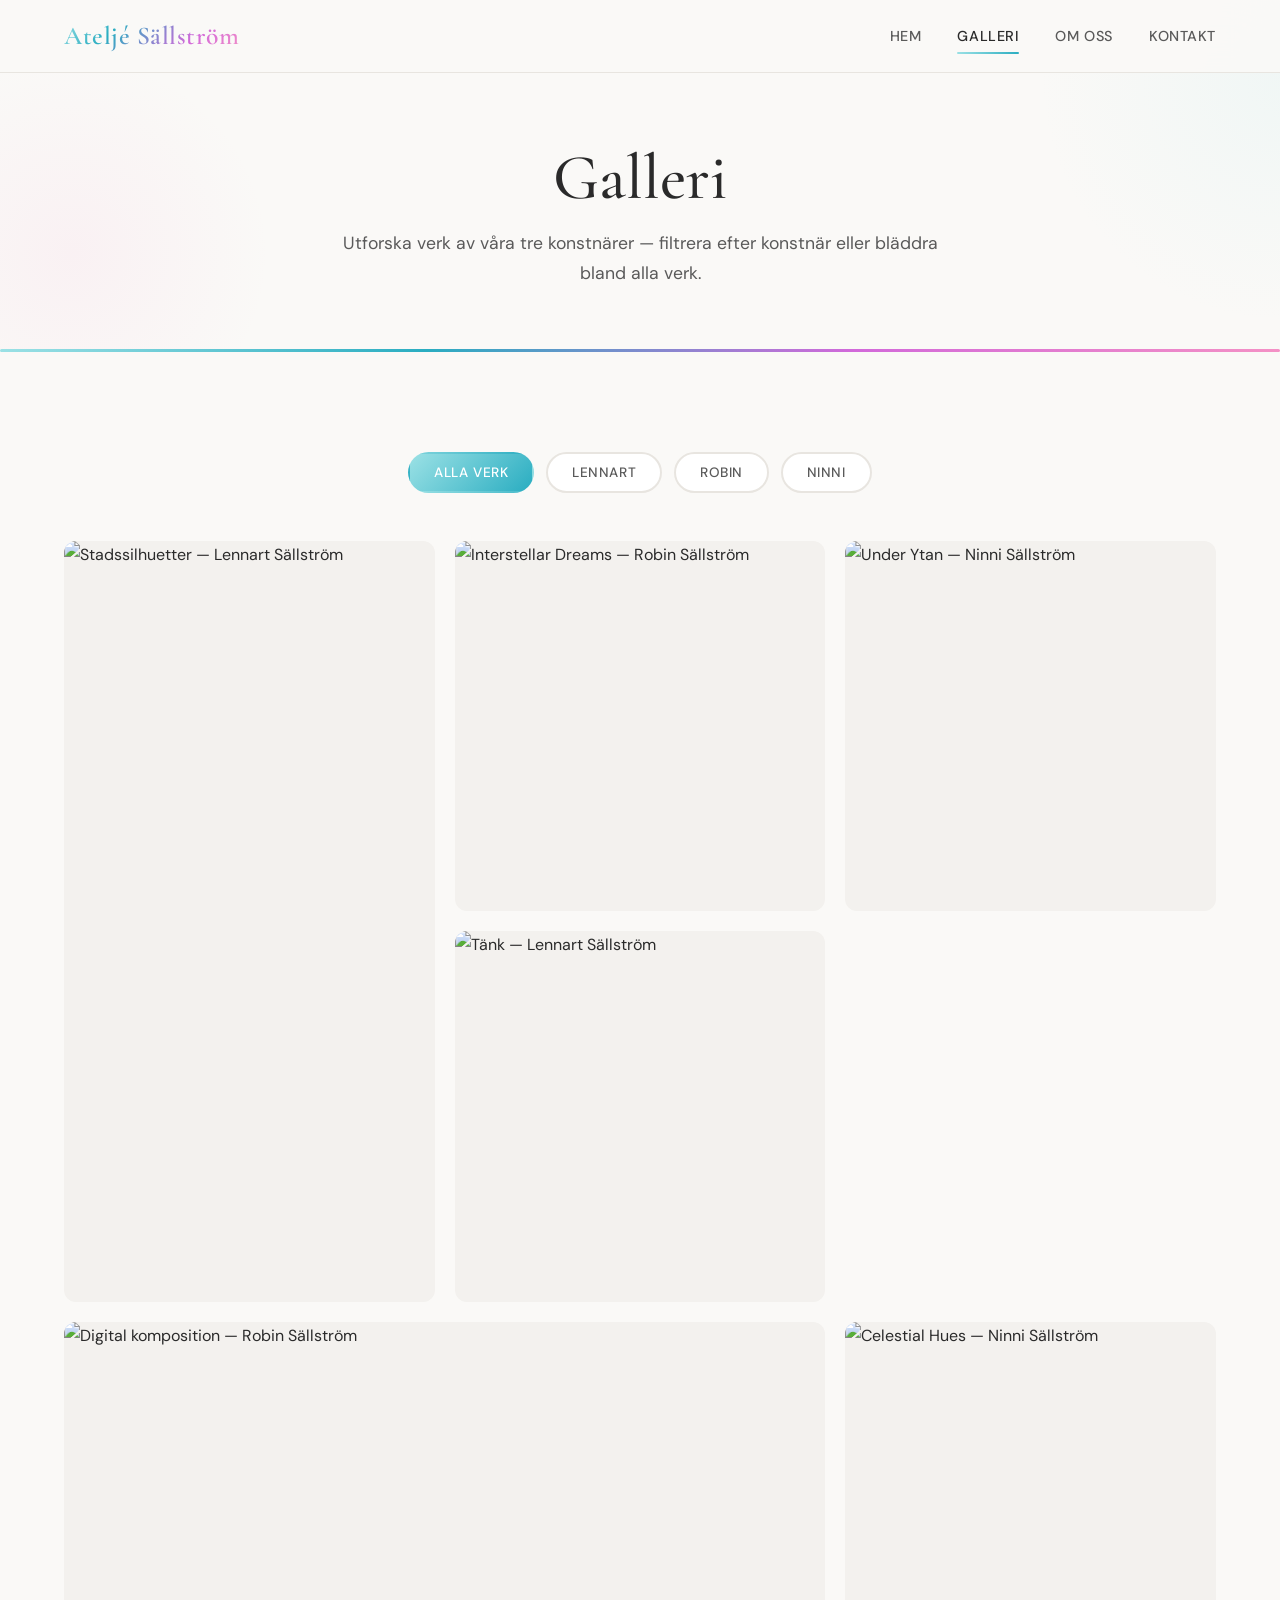
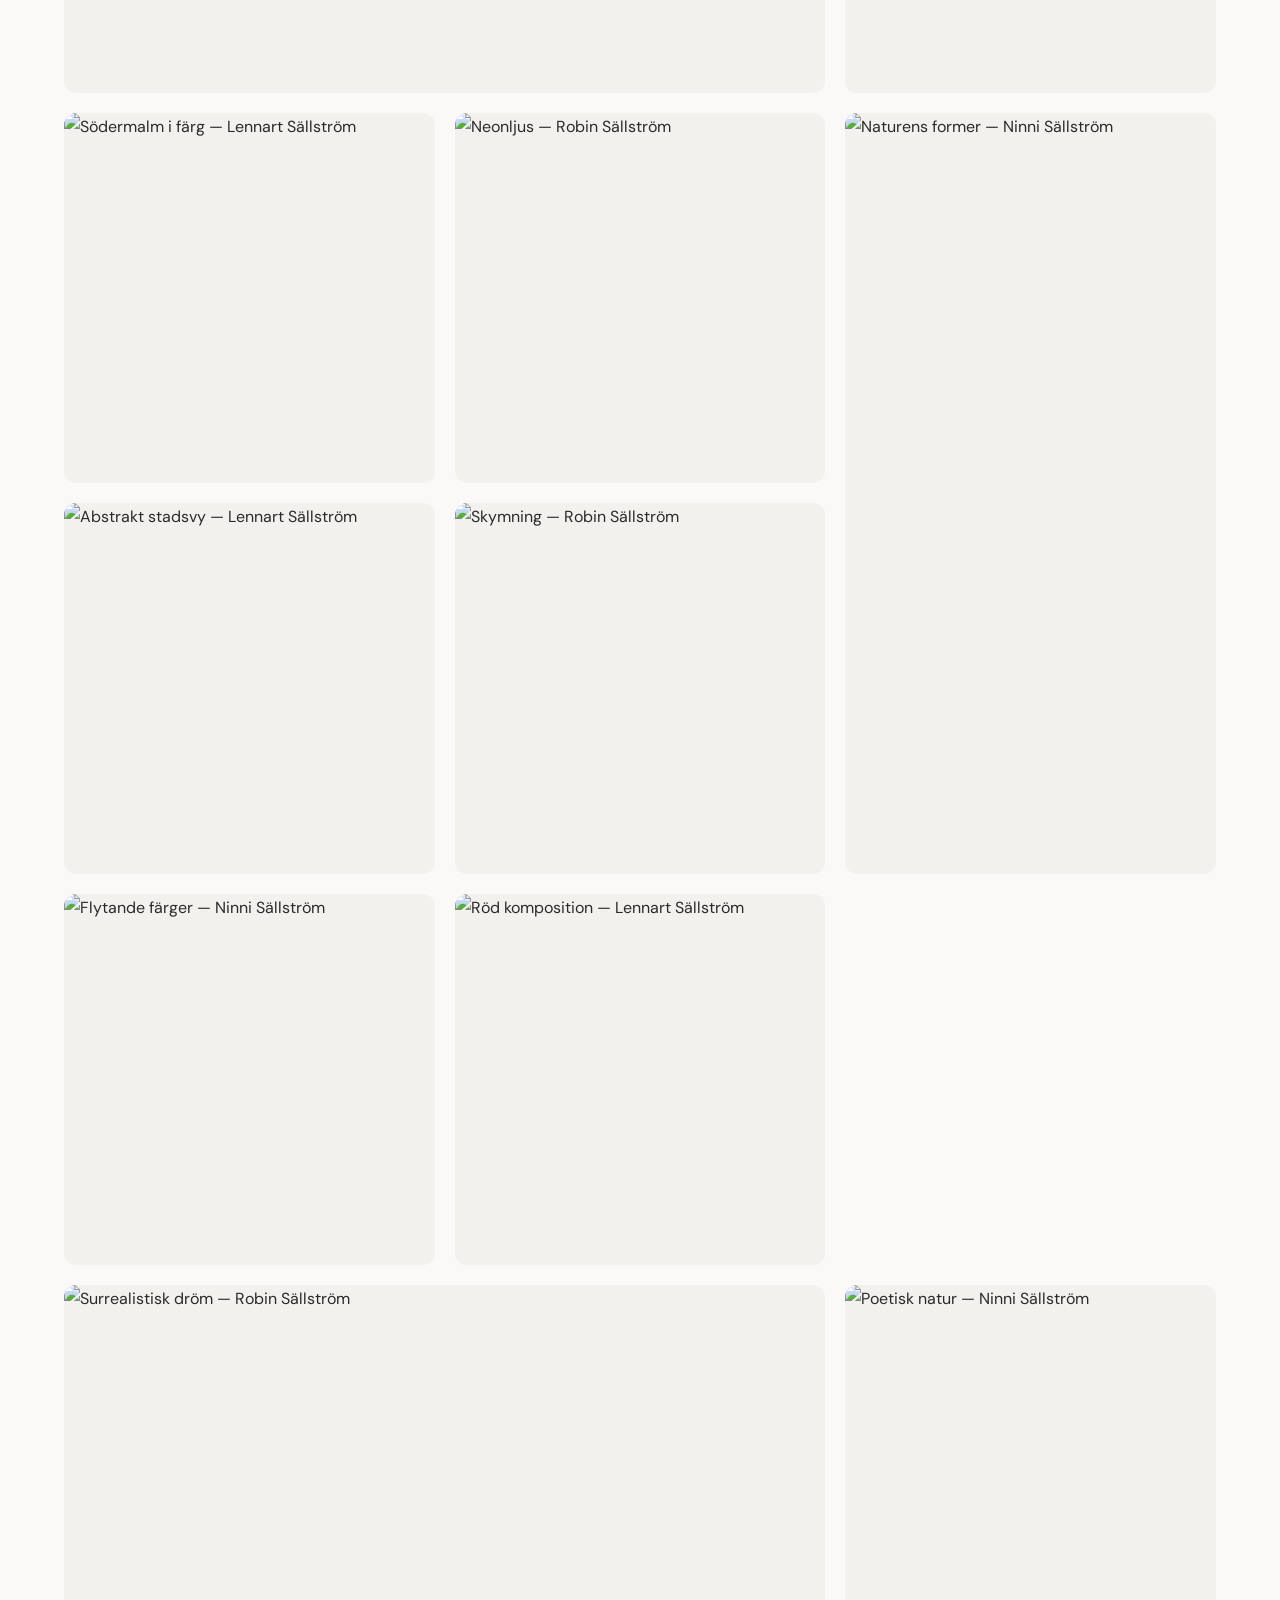
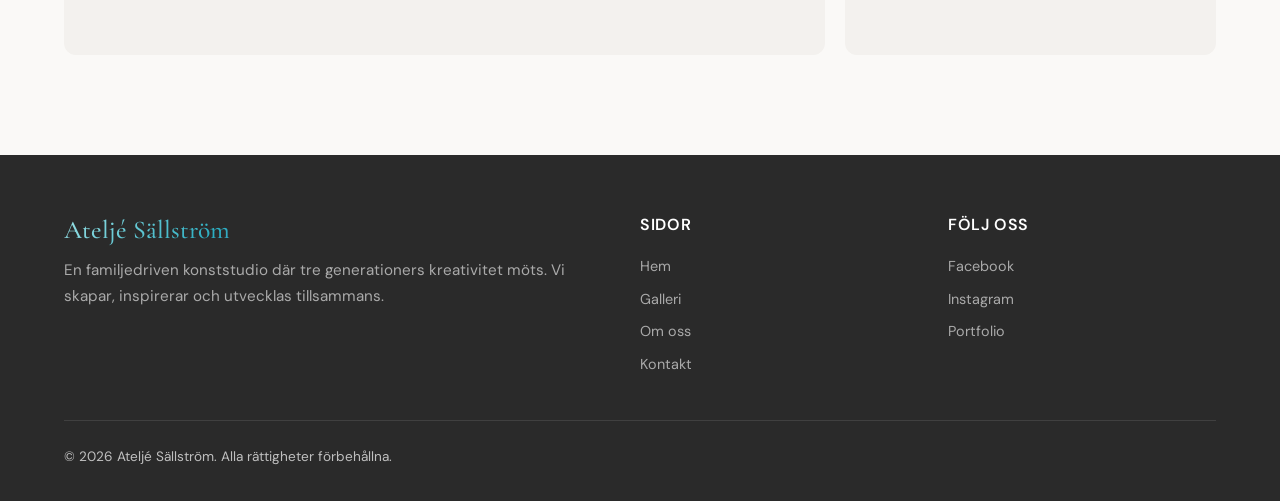
==== galleri.html @ 6be9b2aa "Initial commit: Added Ateljé Sällström website files" ====
<!DOCTYPE html>
<html lang="sv">
<head>
  <meta charset="UTF-8">
  <meta name="viewport" content="width=device-width, initial-scale=1.0">
  <meta name="description" content="Galleri — Utforska konstverk av Lennart, Robin och Ninni Sällström. Akrylmålningar, digital konst, fotografi och mer.">
  <title>Galleri — Ateljé Sällström</title>

  <link rel="preconnect" href="https://fonts.googleapis.com">
  <link rel="preconnect" href="https://fonts.gstatic.com" crossorigin>
  <link href="https://fonts.googleapis.com/css2?family=Cormorant+Garamond:ital,wght@0,300;0,400;0,500;0,600;1,300;1,400&family=DM+Sans:ital,wght@0,400;0,500;0,600;0,700;1,400&display=swap" rel="stylesheet">

  <script src="https://unpkg.com/lucide@latest"></script>
  <link rel="stylesheet" href="css/style.css">
  <link rel="icon" type="image/svg+xml" href="data:image/svg+xml,<svg xmlns='http://www.w3.org/2000/svg' viewBox='0 0 100 100'><text y='.9em' font-size='90'>🎨</text></svg>">
</head>
<body>

  <!-- Navigation -->
  <nav class="nav">
    <div class="nav__inner">
      <a href="index.html" class="nav__logo">Ateljé Sällström</a>
      <div class="nav__links">
        <a href="index.html" class="nav__link">Hem</a>
        <a href="galleri.html" class="nav__link active">Galleri</a>
        <a href="om-oss.html" class="nav__link">Om oss</a>
        <a href="kontakt.html" class="nav__link">Kontakt</a>
      </div>
      <button class="nav__hamburger" aria-label="Meny">
        <span></span>
        <span></span>
        <span></span>
      </button>
    </div>
  </nav>

  <!-- Page Header -->
  <div class="page-header">
    <h1>Galleri</h1>
    <p>Utforska verk av våra tre konstnärer — filtrera efter konstnär eller bläddra bland alla verk.</p>
  </div>

  <hr class="gradient-divider">

  <!-- Gallery Section -->
  <section class="section">
    <div class="container">

      <!-- Filter Buttons -->
      <div class="gallery-filters fade-in">
        <button class="filter-btn active" data-filter="alla">Alla verk</button>
        <button class="filter-btn" data-filter="lennart">Lennart</button>
        <button class="filter-btn" data-filter="robin">Robin</button>
        <button class="filter-btn" data-filter="ninni">Ninni</button>
      </div>

      <!-- Gallery Grid -->
      <div class="gallery-grid">

        <!-- Lennart — Stadssilhuetter -->
        <div class="gallery-item gallery-item--tall fade-in" data-artist="lennart">
          <img src="https://images.unsplash.com/photo-1541961017774-22349e4a1262?w=600&h=900&fit=crop" 
               alt="Stadssilhuetter — Lennart Sällström" loading="lazy">
          <div class="gallery-item__overlay">
            <h4>Stadssilhuetter</h4>
            <span>Lennart Sällström — Akryl</span>
          </div>
        </div>

        <!-- Robin — Interstellar Dreams -->
        <div class="gallery-item fade-in" data-artist="robin">
          <img src="https://images.unsplash.com/photo-1549490349-8643362247b5?w=600&h=600&fit=crop" 
               alt="Interstellar Dreams — Robin Sällström" loading="lazy">
          <div class="gallery-item__overlay">
            <h4>Interstellar Dreams</h4>
            <span>Robin Sällström — Digital</span>
          </div>
        </div>

        <!-- Ninni — Under Ytan -->
        <div class="gallery-item fade-in" data-artist="ninni">
          <img src="https://images.unsplash.com/photo-1543857778-c4a1a3e0b2eb?w=600&h=600&fit=crop" 
               alt="Under Ytan — Ninni Sällström" loading="lazy">
          <div class="gallery-item__overlay">
            <h4>Under Ytan</h4>
            <span>Ninni Sällström — Akryl pouring</span>
          </div>
        </div>

        <!-- Lennart — Tänk -->
        <div class="gallery-item fade-in" data-artist="lennart">
          <img src="https://images.unsplash.com/photo-1460661419201-fd4cecdf8a8b?w=600&h=600&fit=crop" 
               alt="Tänk — Lennart Sällström" loading="lazy">
          <div class="gallery-item__overlay">
            <h4>Tänk</h4>
            <span>Lennart Sällström — Akryl</span>
          </div>
        </div>

        <!-- Robin — Digital Composition -->
        <div class="gallery-item gallery-item--wide fade-in" data-artist="robin">
          <img src="https://images.unsplash.com/photo-1563089145-599997674d42?w=900&h=600&fit=crop" 
               alt="Digital komposition — Robin Sällström" loading="lazy">
          <div class="gallery-item__overlay">
            <h4>Digital komposition</h4>
            <span>Robin Sällström — Digital konst</span>
          </div>
        </div>

        <!-- Ninni — Celestial Hues -->
        <div class="gallery-item fade-in" data-artist="ninni">
          <img src="https://images.unsplash.com/photo-1506905925346-21bda4d32df4?w=600&h=600&fit=crop" 
               alt="Celestial Hues — Ninni Sällström" loading="lazy">
          <div class="gallery-item__overlay">
            <h4>Celestial Hues</h4>
            <span>Ninni Sällström — Fotografi</span>
          </div>
        </div>

        <!-- Lennart — Södermalm -->
        <div class="gallery-item fade-in" data-artist="lennart">
          <img src="https://images.unsplash.com/photo-1579783902614-a3fb3927b6a5?w=600&h=600&fit=crop" 
               alt="Södermalm i färg — Lennart Sällström" loading="lazy">
          <div class="gallery-item__overlay">
            <h4>Södermalm i färg</h4>
            <span>Lennart Sällström — Akryl</span>
          </div>
        </div>

        <!-- Robin — Film still -->
        <div class="gallery-item fade-in" data-artist="robin">
          <img src="https://images.unsplash.com/photo-1534312527009-56c7016453e6?w=600&h=600&fit=crop" 
               alt="Neonljus — Robin Sällström" loading="lazy">
          <div class="gallery-item__overlay">
            <h4>Neonljus</h4>
            <span>Robin Sällström — Digital konst</span>
          </div>
        </div>

        <!-- Ninni — Nature photography -->
        <div class="gallery-item gallery-item--tall fade-in" data-artist="ninni">
          <img src="https://images.unsplash.com/photo-1470071459604-3b5ec3a7fe05?w=600&h=900&fit=crop" 
               alt="Naturens former — Ninni Sällström" loading="lazy">
          <div class="gallery-item__overlay">
            <h4>Naturens former</h4>
            <span>Ninni Sällström — Fotografi</span>
          </div>
        </div>

        <!-- Lennart — Abstract cityscape -->
        <div class="gallery-item fade-in" data-artist="lennart">
          <img src="https://images.unsplash.com/photo-1536924940846-227afb31e2a5?w=600&h=600&fit=crop" 
               alt="Abstrakt stadsvy — Lennart Sällström" loading="lazy">
          <div class="gallery-item__overlay">
            <h4>Abstrakt stadsvy</h4>
            <span>Lennart Sällström — Akryl</span>
          </div>
        </div>

        <!-- Robin — Photography -->
        <div class="gallery-item fade-in" data-artist="robin">
          <img src="https://images.unsplash.com/photo-1551913902-c92207136625?w=600&h=600&fit=crop" 
               alt="Skymning — Robin Sällström" loading="lazy">
          <div class="gallery-item__overlay">
            <h4>Skymning</h4>
            <span>Robin Sällström — Fotografi</span>
          </div>
        </div>

        <!-- Ninni — Pouring abstract -->
        <div class="gallery-item fade-in" data-artist="ninni">
          <img src="https://images.unsplash.com/photo-1567359781514-3b964e2b04d6?w=600&h=600&fit=crop" 
               alt="Flytande färger — Ninni Sällström" loading="lazy">
          <div class="gallery-item__overlay">
            <h4>Flytande färger</h4>
            <span>Ninni Sällström — Akryl pouring</span>
          </div>
        </div>

        <!-- Lennart — Bold red painting -->
        <div class="gallery-item fade-in" data-artist="lennart">
          <img src="https://images.unsplash.com/photo-1557672172-298e090bd0f1?w=600&h=600&fit=crop" 
               alt="Röd komposition — Lennart Sällström" loading="lazy">
          <div class="gallery-item__overlay">
            <h4>Röd komposition</h4>
            <span>Lennart Sällström — Akryl</span>
          </div>
        </div>

        <!-- Robin — Surreal digital -->
        <div class="gallery-item gallery-item--wide fade-in" data-artist="robin">
          <img src="https://images.unsplash.com/photo-1558591710-4b4a1ae0f04d?w=900&h=600&fit=crop" 
               alt="Surrealistisk dröm — Robin Sällström" loading="lazy">
          <div class="gallery-item__overlay">
            <h4>Surrealistisk dröm</h4>
            <span>Robin Sällström — Digital konst</span>
          </div>
        </div>

        <!-- Ninni — Creative writing inspired -->
        <div class="gallery-item fade-in" data-artist="ninni">
          <img src="https://images.unsplash.com/photo-1465146344425-f00d5f5c8f07?w=600&h=600&fit=crop" 
               alt="Poetisk natur — Ninni Sällström" loading="lazy">
          <div class="gallery-item__overlay">
            <h4>Poetisk natur</h4>
            <span>Ninni Sällström — Fotografi</span>
          </div>
        </div>

      </div>
    </div>
  </section>

  <!-- Lightbox -->
  <div class="lightbox">
    <button class="lightbox__close" aria-label="Stäng">&times;</button>
    <button class="lightbox__nav lightbox__nav--prev" aria-label="Föregående">&#8249;</button>
    <button class="lightbox__nav lightbox__nav--next" aria-label="Nästa">&#8250;</button>
    <img class="lightbox__img" src="" alt="">
    <div class="lightbox__info">
      <h4></h4>
      <span></span>
    </div>
  </div>

  <!-- Footer -->
  <footer class="footer">
    <div class="container">
      <div class="footer__inner">
        <div class="footer__brand">
          <h3>Ateljé Sällström</h3>
          <p>En familjedriven konststudio där tre generationers kreativitet möts. Vi skapar, inspirerar och utvecklas tillsammans.</p>
        </div>
        <div>
          <h4>Sidor</h4>
          <div class="footer__links">
            <a href="index.html">Hem</a>
            <a href="galleri.html">Galleri</a>
            <a href="om-oss.html">Om oss</a>
            <a href="kontakt.html">Kontakt</a>
          </div>
        </div>
        <div>
          <h4>Följ oss</h4>
          <div class="footer__links">
            <a href="https://facebook.com/ateljesallstrom" target="_blank" rel="noopener">Facebook</a>
            <a href="https://instagram.com/ateljesallstrom" target="_blank" rel="noopener">Instagram</a>
            <a href="https://ateljesallstrom.se" target="_blank" rel="noopener">Portfolio</a>
          </div>
        </div>
      </div>
      <div class="footer__bottom">
        <span>&copy; 2026 Ateljé Sällström. Alla rättigheter förbehållna.</span>
        <div class="footer__bottom-social">
          <a href="https://facebook.com/ateljesallstrom" target="_blank" rel="noopener" aria-label="Facebook">
            <i data-lucide="facebook" style="width:18px;height:18px;"></i>
          </a>
          <a href="https://instagram.com/ateljesallstrom" target="_blank" rel="noopener" aria-label="Instagram">
            <i data-lucide="instagram" style="width:18px;height:18px;"></i>
          </a>
        </div>
      </div>
    </div>
  </footer>

  <script src="js/main.js"></script>
  <script>lucide.createIcons();</script>
</body>
</html>
---- css/style.css ----
/* ============================================
   Ateljé Sällström — Main Stylesheet
   ============================================ */

/* --- CSS Custom Properties --- */
:root {
  /* Brand Colors */
  --cyan: #9BE1E5;
  --teal: #2AADC1;
  --pink: #F491C5;
  --purple: #D269DA;

  /* Neutrals */
  --bg: #FAF9F7;
  --bg-alt: #F3F1EE;
  --text-primary: #2A2A2A;
  --text-secondary: #5A5A5A;
  --text-light: #8A8A8A;
  --white: #FFFFFF;
  --border: #E8E5E0;

  /* Gradients */
  --gradient-teal: linear-gradient(135deg, #9BE1E5, #2AADC1);
  --gradient-pink: linear-gradient(135deg, #F491C5, #D269DA);
  --gradient-full: linear-gradient(135deg, #9BE1E5, #2AADC1, #D269DA, #F491C5);
  --gradient-hero: linear-gradient(135deg, #9BE1E5 0%, #2AADC1 30%, #D269DA 70%, #F491C5 100%);

  /* Typography */
  --font-heading: 'Cormorant Garamond', 'Georgia', serif;
  --font-body: 'DM Sans', 'Helvetica Neue', sans-serif;

  /* Spacing */
  --section-padding: 100px 0;
  --container-width: 1200px;

  /* Transitions */
  --transition: all 0.3s ease;
}

/* --- Reset & Base --- */
*,
*::before,
*::after {
  margin: 0;
  padding: 0;
  box-sizing: border-box;
}

html {
  scroll-behavior: smooth;
  font-size: 16px;
}

body {
  font-family: var(--font-body);
  background-color: var(--bg);
  color: var(--text-primary);
  line-height: 1.7;
  -webkit-font-smoothing: antialiased;
  -moz-osx-font-smoothing: grayscale;
  overflow-x: hidden;
}

img {
  max-width: 100%;
  height: auto;
  display: block;
}

a {
  text-decoration: none;
  color: inherit;
  transition: var(--transition);
}

ul, ol {
  list-style: none;
}

/* --- Typography --- */
h1, h2, h3, h4, h5 {
  font-family: var(--font-heading);
  font-weight: 500;
  line-height: 1.2;
  color: var(--text-primary);
}

h1 { font-size: clamp(2.5rem, 5vw, 4rem); }
h2 { font-size: clamp(2rem, 4vw, 3rem); }
h3 { font-size: clamp(1.5rem, 3vw, 2rem); }
h4 { font-size: clamp(1.2rem, 2vw, 1.5rem); }

p {
  font-size: 1rem;
  color: var(--text-secondary);
  margin-bottom: 1rem;
}

/* --- Container --- */
.container {
  max-width: var(--container-width);
  margin: 0 auto;
  padding: 0 24px;
}

/* --- Gradient Divider --- */
.gradient-divider {
  height: 3px;
  background: var(--gradient-full);
  border: none;
  margin: 0;
  border-radius: 2px;
}

.gradient-divider--thin {
  height: 2px;
  max-width: 120px;
  margin: 16px auto;
}

/* ============================================
   NAVIGATION
   ============================================ */
.nav {
  position: fixed;
  top: 0;
  left: 0;
  right: 0;
  z-index: 1000;
  background: rgba(250, 249, 247, 0.92);
  backdrop-filter: blur(20px);
  -webkit-backdrop-filter: blur(20px);
  border-bottom: 1px solid var(--border);
  transition: var(--transition);
}

.nav.scrolled {
  box-shadow: 0 2px 20px rgba(0, 0, 0, 0.06);
}

.nav__inner {
  display: flex;
  align-items: center;
  justify-content: space-between;
  height: 72px;
  max-width: var(--container-width);
  margin: 0 auto;
  padding: 0 24px;
}

.nav__logo {
  font-family: var(--font-heading);
  font-size: 1.6rem;
  font-weight: 600;
  letter-spacing: 0.02em;
  background: var(--gradient-hero);
  -webkit-background-clip: text;
  -webkit-text-fill-color: transparent;
  background-clip: text;
}

.nav__links {
  display: flex;
  align-items: center;
  gap: 36px;
}

.nav__link {
  font-family: var(--font-body);
  font-size: 0.9rem;
  font-weight: 500;
  letter-spacing: 0.04em;
  text-transform: uppercase;
  color: var(--text-secondary);
  position: relative;
  padding: 4px 0;
}

.nav__link::after {
  content: '';
  position: absolute;
  bottom: -2px;
  left: 0;
  width: 0;
  height: 2px;
  background: var(--gradient-teal);
  transition: width 0.3s ease;
  border-radius: 1px;
}

.nav__link:hover,
.nav__link.active {
  color: var(--text-primary);
}

.nav__link:hover::after,
.nav__link.active::after {
  width: 100%;
}

/* Hamburger */
.nav__hamburger {
  display: none;
  flex-direction: column;
  gap: 5px;
  cursor: pointer;
  padding: 4px;
  background: none;
  border: none;
}

.nav__hamburger span {
  display: block;
  width: 24px;
  height: 2px;
  background: var(--text-primary);
  transition: var(--transition);
  border-radius: 1px;
}

.nav__hamburger.active span:nth-child(1) {
  transform: rotate(45deg) translate(5px, 5px);
}

.nav__hamburger.active span:nth-child(2) {
  opacity: 0;
}

.nav__hamburger.active span:nth-child(3) {
  transform: rotate(-45deg) translate(5px, -5px);
}

/* ============================================
   HERO SECTION
   ============================================ */
.hero {
  position: relative;
  min-height: 85vh;
  display: flex;
  align-items: center;
  justify-content: center;
  text-align: center;
  padding-top: 72px;
  overflow: hidden;
}

.hero__bg {
  position: absolute;
  inset: 0;
  z-index: 0;
}

.hero__bg::before {
  content: '';
  position: absolute;
  top: -30%;
  right: -20%;
  width: 600px;
  height: 600px;
  background: radial-gradient(circle, rgba(155, 225, 229, 0.15) 0%, transparent 70%);
  border-radius: 50%;
}

.hero__bg::after {
  content: '';
  position: absolute;
  bottom: -20%;
  left: -10%;
  width: 500px;
  height: 500px;
  background: radial-gradient(circle, rgba(244, 145, 197, 0.12) 0%, transparent 70%);
  border-radius: 50%;
}

.hero__content {
  position: relative;
  z-index: 1;
  max-width: 800px;
  padding: 0 24px;
}

.hero__label {
  display: inline-block;
  font-family: var(--font-body);
  font-size: 0.8rem;
  font-weight: 500;
  letter-spacing: 0.15em;
  text-transform: uppercase;
  color: var(--teal);
  margin-bottom: 20px;
}

.hero__title {
  font-size: clamp(3rem, 6vw, 5rem);
  font-weight: 400;
  margin-bottom: 8px;
  line-height: 1.1;
}

.hero__title span {
  background: var(--gradient-hero);
  -webkit-background-clip: text;
  -webkit-text-fill-color: transparent;
  background-clip: text;
}

.hero__subtitle {
  font-family: var(--font-heading);
  font-size: clamp(1.2rem, 2.5vw, 1.6rem);
  font-weight: 300;
  font-style: italic;
  color: var(--text-light);
  margin-bottom: 32px;
}

.hero__description {
  font-size: 1.1rem;
  color: var(--text-secondary);
  max-width: 600px;
  margin: 0 auto 40px;
  line-height: 1.8;
}

.hero__cta {
  display: inline-flex;
  align-items: center;
  gap: 8px;
  padding: 14px 36px;
  background: var(--gradient-teal);
  color: var(--white);
  font-family: var(--font-body);
  font-size: 0.9rem;
  font-weight: 500;
  letter-spacing: 0.06em;
  text-transform: uppercase;
  border-radius: 50px;
  transition: var(--transition);
  box-shadow: 0 4px 20px rgba(42, 173, 193, 0.25);
}

.hero__cta:hover {
  transform: translateY(-2px);
  box-shadow: 0 8px 30px rgba(42, 173, 193, 0.35);
}

.hero__scroll {
  position: absolute;
  bottom: 40px;
  left: 50%;
  transform: translateX(-50%);
  display: flex;
  flex-direction: column;
  align-items: center;
  gap: 8px;
  color: var(--text-light);
  font-size: 0.75rem;
  letter-spacing: 0.1em;
  text-transform: uppercase;
  animation: float 3s ease-in-out infinite;
}

.hero__scroll-line {
  width: 1px;
  height: 40px;
  background: var(--gradient-teal);
}

@keyframes float {
  0%, 100% { transform: translateX(-50%) translateY(0); }
  50% { transform: translateX(-50%) translateY(8px); }
}

/* ============================================
   SECTION COMMON
   ============================================ */
.section {
  padding: var(--section-padding);
}

.section--alt {
  background: var(--bg-alt);
}

.section__header {
  text-align: center;
  margin-bottom: 60px;
}

.section__header h2 {
  margin-bottom: 12px;
}

.section__header p {
  max-width: 600px;
  margin: 0 auto;
  font-size: 1.05rem;
}

/* ============================================
   INTRO / ABOUT PREVIEW
   ============================================ */
.intro {
  display: grid;
  grid-template-columns: 1fr 1fr;
  gap: 60px;
  align-items: center;
}

.intro__image {
  position: relative;
  border-radius: 12px;
  overflow: hidden;
  aspect-ratio: 4/3;
}

.intro__image img {
  width: 100%;
  height: 100%;
  object-fit: cover;
}

.intro__image::after {
  content: '';
  position: absolute;
  bottom: 0;
  left: 0;
  right: 0;
  height: 4px;
  background: var(--gradient-full);
}

.intro__text h2 {
  margin-bottom: 20px;
}

.intro__text p {
  margin-bottom: 16px;
  line-height: 1.8;
}

.btn {
  display: inline-flex;
  align-items: center;
  gap: 8px;
  padding: 12px 28px;
  font-family: var(--font-body);
  font-size: 0.85rem;
  font-weight: 500;
  letter-spacing: 0.06em;
  text-transform: uppercase;
  border-radius: 50px;
  transition: var(--transition);
  cursor: pointer;
  border: none;
}

.btn--primary {
  background: var(--gradient-teal);
  color: var(--white);
  box-shadow: 0 4px 15px rgba(42, 173, 193, 0.2);
}

.btn--primary:hover {
  transform: translateY(-2px);
  box-shadow: 0 6px 25px rgba(42, 173, 193, 0.3);
}

.btn--outline {
  background: transparent;
  color: var(--teal);
  border: 2px solid var(--teal);
}

.btn--outline:hover {
  background: var(--teal);
  color: var(--white);
}

/* ============================================
   ARTISTS PREVIEW (Home)
   ============================================ */
.artists-preview {
  display: grid;
  grid-template-columns: repeat(3, 1fr);
  gap: 40px;
}

.artist-card {
  text-align: center;
  padding: 40px 24px;
  background: var(--white);
  border-radius: 16px;
  transition: var(--transition);
  border: 1px solid var(--border);
}

.artist-card:hover {
  transform: translateY(-6px);
  box-shadow: 0 20px 50px rgba(0, 0, 0, 0.06);
  border-color: transparent;
}

.artist-card__image {
  width: 140px;
  height: 140px;
  border-radius: 50%;
  overflow: hidden;
  margin: 0 auto 24px;
  position: relative;
}

.artist-card__image::before {
  content: '';
  position: absolute;
  inset: -3px;
  border-radius: 50%;
  background: var(--gradient-full);
  z-index: -1;
}

.artist-card__image img {
  width: 100%;
  height: 100%;
  object-fit: cover;
  border-radius: 50%;
  border: 3px solid var(--white);
}

.artist-card h3 {
  margin-bottom: 4px;
  font-size: 1.4rem;
}

.artist-card__role {
  font-size: 0.85rem;
  color: var(--teal);
  font-weight: 500;
  letter-spacing: 0.04em;
  text-transform: uppercase;
  margin-bottom: 16px;
}

.artist-card p:last-child {
  font-size: 0.95rem;
  line-height: 1.7;
}

/* ============================================
   GALLERY
   ============================================ */
.gallery-filters {
  display: flex;
  justify-content: center;
  gap: 12px;
  margin-bottom: 48px;
  flex-wrap: wrap;
}

.filter-btn {
  padding: 10px 24px;
  font-family: var(--font-body);
  font-size: 0.85rem;
  font-weight: 500;
  letter-spacing: 0.04em;
  text-transform: uppercase;
  border: 2px solid var(--border);
  border-radius: 50px;
  background: var(--white);
  color: var(--text-secondary);
  cursor: pointer;
  transition: var(--transition);
}

.filter-btn:hover {
  border-color: var(--teal);
  color: var(--teal);
}

.filter-btn.active {
  background: var(--gradient-teal);
  border-color: transparent;
  color: var(--white);
}

.gallery-grid {
  display: grid;
  grid-template-columns: repeat(3, 1fr);
  gap: 20px;
}

.gallery-item {
  position: relative;
  border-radius: 12px;
  overflow: hidden;
  cursor: pointer;
  aspect-ratio: 1;
  background: var(--bg-alt);
}

.gallery-item img {
  width: 100%;
  height: 100%;
  object-fit: cover;
  transition: transform 0.5s ease;
}

.gallery-item:hover img {
  transform: scale(1.05);
}

.gallery-item__overlay {
  position: absolute;
  inset: 0;
  background: linear-gradient(to top, rgba(0,0,0,0.6) 0%, transparent 60%);
  opacity: 0;
  transition: opacity 0.3s ease;
  display: flex;
  flex-direction: column;
  justify-content: flex-end;
  padding: 24px;
}

.gallery-item:hover .gallery-item__overlay {
  opacity: 1;
}

.gallery-item__overlay h4 {
  color: var(--white);
  font-size: 1.1rem;
  margin-bottom: 4px;
}

.gallery-item__overlay span {
  color: rgba(255, 255, 255, 0.8);
  font-size: 0.85rem;
}

/* Varied aspect ratios for masonry feel */
.gallery-item--tall {
  grid-row: span 2;
  aspect-ratio: auto;
}

.gallery-item--wide {
  grid-column: span 2;
  aspect-ratio: auto;
}

/* ============================================
   LIGHTBOX
   ============================================ */
.lightbox {
  position: fixed;
  inset: 0;
  z-index: 2000;
  background: rgba(0, 0, 0, 0.92);
  display: flex;
  align-items: center;
  justify-content: center;
  opacity: 0;
  pointer-events: none;
  transition: opacity 0.3s ease;
}

.lightbox.active {
  opacity: 1;
  pointer-events: all;
}

.lightbox__close {
  position: absolute;
  top: 24px;
  right: 24px;
  width: 48px;
  height: 48px;
  background: rgba(255, 255, 255, 0.1);
  border: none;
  border-radius: 50%;
  color: white;
  font-size: 1.5rem;
  cursor: pointer;
  display: flex;
  align-items: center;
  justify-content: center;
  transition: var(--transition);
}

.lightbox__close:hover {
  background: rgba(255, 255, 255, 0.2);
}

.lightbox__img {
  max-width: 90vw;
  max-height: 85vh;
  object-fit: contain;
  border-radius: 8px;
}

.lightbox__info {
  position: absolute;
  bottom: 32px;
  left: 50%;
  transform: translateX(-50%);
  text-align: center;
  color: white;
}

.lightbox__info h4 {
  color: white;
  font-size: 1.2rem;
  margin-bottom: 4px;
}

.lightbox__info span {
  color: rgba(255, 255, 255, 0.7);
  font-size: 0.9rem;
}

.lightbox__nav {
  position: absolute;
  top: 50%;
  transform: translateY(-50%);
  width: 48px;
  height: 48px;
  background: rgba(255, 255, 255, 0.1);
  border: none;
  border-radius: 50%;
  color: white;
  font-size: 1.2rem;
  cursor: pointer;
  display: flex;
  align-items: center;
  justify-content: center;
  transition: var(--transition);
}

.lightbox__nav:hover {
  background: rgba(255, 255, 255, 0.2);
}

.lightbox__nav--prev { left: 24px; }
.lightbox__nav--next { right: 24px; }

/* ============================================
   ABOUT PAGE — ARTIST PROFILES
   ============================================ */
.artist-profile {
  display: grid;
  grid-template-columns: 1fr 1.5fr;
  gap: 60px;
  align-items: center;
  padding: 60px 0;
}

.artist-profile:not(:last-child) {
  border-bottom: 1px solid var(--border);
}

.artist-profile:nth-child(even) {
  direction: rtl;
}

.artist-profile:nth-child(even) > * {
  direction: ltr;
}

.artist-profile__image {
  position: relative;
  border-radius: 16px;
  overflow: hidden;
  aspect-ratio: 3/4;
}

.artist-profile__image img {
  width: 100%;
  height: 100%;
  object-fit: cover;
}

.artist-profile__image::after {
  content: '';
  position: absolute;
  bottom: 0;
  left: 0;
  right: 0;
  height: 4px;
  background: var(--gradient-full);
}

.artist-profile__content h3 {
  font-size: 2rem;
  margin-bottom: 8px;
}

.artist-profile__role {
  font-size: 0.85rem;
  font-weight: 500;
  letter-spacing: 0.08em;
  text-transform: uppercase;
  color: var(--teal);
  margin-bottom: 20px;
  display: block;
}

.artist-profile__content p {
  font-size: 1.05rem;
  line-height: 1.8;
  margin-bottom: 16px;
}

.artist-profile__mediums {
  display: flex;
  gap: 10px;
  flex-wrap: wrap;
  margin-top: 20px;
}

.medium-tag {
  padding: 6px 16px;
  background: var(--bg-alt);
  border-radius: 50px;
  font-size: 0.8rem;
  font-weight: 500;
  color: var(--text-secondary);
  border: 1px solid var(--border);
}

/* ============================================
   CONTACT
   ============================================ */
.contact-grid {
  display: grid;
  grid-template-columns: 1fr 1fr;
  gap: 60px;
  align-items: start;
}

.contact-info h3 {
  margin-bottom: 16px;
}

.contact-info p {
  margin-bottom: 24px;
  line-height: 1.8;
}

.contact-detail {
  display: flex;
  align-items: center;
  gap: 12px;
  margin-bottom: 16px;
  font-size: 1rem;
  color: var(--text-secondary);
}

.contact-detail__icon {
  width: 44px;
  height: 44px;
  border-radius: 50%;
  background: var(--gradient-teal);
  display: flex;
  align-items: center;
  justify-content: center;
  color: white;
  font-size: 1rem;
  flex-shrink: 0;
}

.contact-detail a {
  color: var(--teal);
  font-weight: 500;
}

.contact-detail a:hover {
  text-decoration: underline;
}

.social-links {
  display: flex;
  gap: 12px;
  margin-top: 24px;
}

.social-link {
  width: 44px;
  height: 44px;
  border-radius: 50%;
  border: 2px solid var(--border);
  display: flex;
  align-items: center;
  justify-content: center;
  color: var(--text-secondary);
  font-size: 1.1rem;
  transition: var(--transition);
}

.social-link:hover {
  background: var(--gradient-teal);
  border-color: transparent;
  color: white;
}

.contact-form {
  background: var(--white);
  padding: 40px;
  border-radius: 16px;
  border: 1px solid var(--border);
}

.form-group {
  margin-bottom: 20px;
}

.form-group label {
  display: block;
  font-size: 0.85rem;
  font-weight: 500;
  letter-spacing: 0.04em;
  text-transform: uppercase;
  color: var(--text-secondary);
  margin-bottom: 8px;
}

.form-group input,
.form-group textarea {
  width: 100%;
  padding: 14px 18px;
  font-family: var(--font-body);
  font-size: 1rem;
  color: var(--text-primary);
  background: var(--bg);
  border: 1px solid var(--border);
  border-radius: 10px;
  transition: var(--transition);
  outline: none;
}

.form-group input:focus,
.form-group textarea:focus {
  border-color: var(--teal);
  box-shadow: 0 0 0 3px rgba(42, 173, 193, 0.1);
}

.form-group textarea {
  min-height: 140px;
  resize: vertical;
}

.form-submit {
  width: 100%;
  padding: 14px;
  background: var(--gradient-teal);
  color: var(--white);
  font-family: var(--font-body);
  font-size: 0.9rem;
  font-weight: 500;
  letter-spacing: 0.06em;
  text-transform: uppercase;
  border: none;
  border-radius: 50px;
  cursor: pointer;
  transition: var(--transition);
  box-shadow: 0 4px 15px rgba(42, 173, 193, 0.2);
}

.form-submit:hover {
  transform: translateY(-2px);
  box-shadow: 0 6px 25px rgba(42, 173, 193, 0.3);
}

/* ============================================
   FOOTER
   ============================================ */
.footer {
  padding: 60px 0 32px;
  background: var(--text-primary);
  color: rgba(255, 255, 255, 0.7);
}

.footer__inner {
  display: grid;
  grid-template-columns: 2fr 1fr 1fr;
  gap: 40px;
  margin-bottom: 40px;
}

.footer__brand h3 {
  font-size: 1.6rem;
  color: white;
  margin-bottom: 12px;
  background: var(--gradient-hero);
  -webkit-background-clip: text;
  -webkit-text-fill-color: transparent;
  background-clip: text;
}

.footer__brand p {
  color: rgba(255, 255, 255, 0.6);
  font-size: 0.95rem;
  line-height: 1.7;
}

.footer h4 {
  color: white;
  font-size: 1rem;
  font-family: var(--font-body);
  font-weight: 600;
  letter-spacing: 0.04em;
  text-transform: uppercase;
  margin-bottom: 16px;
}

.footer__links a {
  display: block;
  color: rgba(255, 255, 255, 0.6);
  font-size: 0.9rem;
  padding: 4px 0;
  transition: var(--transition);
}

.footer__links a:hover {
  color: var(--cyan);
}

.footer__bottom {
  padding-top: 24px;
  border-top: 1px solid rgba(255, 255, 255, 0.1);
  display: flex;
  justify-content: space-between;
  align-items: center;
  font-size: 0.85rem;
}

.footer__bottom-social {
  display: flex;
  gap: 16px;
}

.footer__bottom-social a {
  color: rgba(255, 255, 255, 0.5);
  transition: var(--transition);
}

.footer__bottom-social a:hover {
  color: var(--cyan);
}

/* ============================================
   PAGE HEADER (for inner pages)
   ============================================ */
.page-header {
  padding: 140px 0 60px;
  text-align: center;
  position: relative;
  overflow: hidden;
}

.page-header::before {
  content: '';
  position: absolute;
  top: -50%;
  right: -20%;
  width: 500px;
  height: 500px;
  background: radial-gradient(circle, rgba(155, 225, 229, 0.1) 0%, transparent 70%);
  border-radius: 50%;
}

.page-header::after {
  content: '';
  position: absolute;
  bottom: -30%;
  left: -10%;
  width: 400px;
  height: 400px;
  background: radial-gradient(circle, rgba(244, 145, 197, 0.08) 0%, transparent 70%);
  border-radius: 50%;
}

.page-header h1 {
  position: relative;
  z-index: 1;
  margin-bottom: 12px;
}

.page-header p {
  position: relative;
  z-index: 1;
  max-width: 600px;
  margin: 0 auto;
  font-size: 1.1rem;
}

/* ============================================
   EXHIBITION BANNER
   ============================================ */
.exhibition-banner {
  background: var(--gradient-hero);
  padding: 60px 0;
  text-align: center;
  color: white;
}

.exhibition-banner h3 {
  color: white;
  font-size: 1.8rem;
  margin-bottom: 12px;
}

.exhibition-banner p {
  color: rgba(255, 255, 255, 0.9);
  font-size: 1.05rem;
  max-width: 600px;
  margin: 0 auto;
}

/* ============================================
   RESPONSIVE
   ============================================ */
@media (max-width: 1024px) {
  .intro {
    gap: 40px;
  }

  .artists-preview {
    gap: 24px;
  }

  .gallery-grid {
    grid-template-columns: repeat(2, 1fr);
  }

  .artist-profile {
    gap: 40px;
  }

  .footer__inner {
    grid-template-columns: 1fr 1fr;
  }
}

@media (max-width: 768px) {
  :root {
    --section-padding: 60px 0;
  }

  .nav__links {
    position: fixed;
    top: 72px;
    left: 0;
    right: 0;
    background: var(--bg);
    flex-direction: column;
    padding: 32px 24px;
    gap: 24px;
    border-bottom: 1px solid var(--border);
    transform: translateY(-100%);
    opacity: 0;
    pointer-events: none;
    transition: var(--transition);
  }

  .nav__links.open {
    transform: translateY(0);
    opacity: 1;
    pointer-events: all;
  }

  .nav__hamburger {
    display: flex;
  }

  .hero {
    min-height: 70vh;
  }

  .intro {
    grid-template-columns: 1fr;
    gap: 32px;
  }

  .artists-preview {
    grid-template-columns: 1fr;
    gap: 24px;
  }

  .gallery-grid {
    grid-template-columns: repeat(2, 1fr);
    gap: 12px;
  }

  .gallery-item--tall,
  .gallery-item--wide {
    grid-row: span 1;
    grid-column: span 1;
    aspect-ratio: 1;
  }

  .artist-profile {
    grid-template-columns: 1fr;
    gap: 32px;
    padding: 40px 0;
  }

  .artist-profile:nth-child(even) {
    direction: ltr;
  }

  .contact-grid {
    grid-template-columns: 1fr;
    gap: 40px;
  }

  .footer__inner {
    grid-template-columns: 1fr;
    gap: 32px;
  }

  .footer__bottom {
    flex-direction: column;
    gap: 16px;
    text-align: center;
  }

  .lightbox__nav { display: none; }
}

@media (max-width: 480px) {
  .gallery-grid {
    grid-template-columns: 1fr;
  }

  .gallery-filters {
    gap: 8px;
  }

  .filter-btn {
    padding: 8px 16px;
    font-size: 0.8rem;
  }

  .contact-form {
    padding: 24px;
  }
}

/* ============================================
   ANIMATIONS
   ============================================ */
.fade-in {
  opacity: 0;
  transform: translateY(24px);
  transition: opacity 0.6s ease, transform 0.6s ease;
}

.fade-in.visible {
  opacity: 1;
  transform: translateY(0);
}

.fade-in-delay-1 { transition-delay: 0.1s; }
.fade-in-delay-2 { transition-delay: 0.2s; }
.fade-in-delay-3 { transition-delay: 0.3s; }
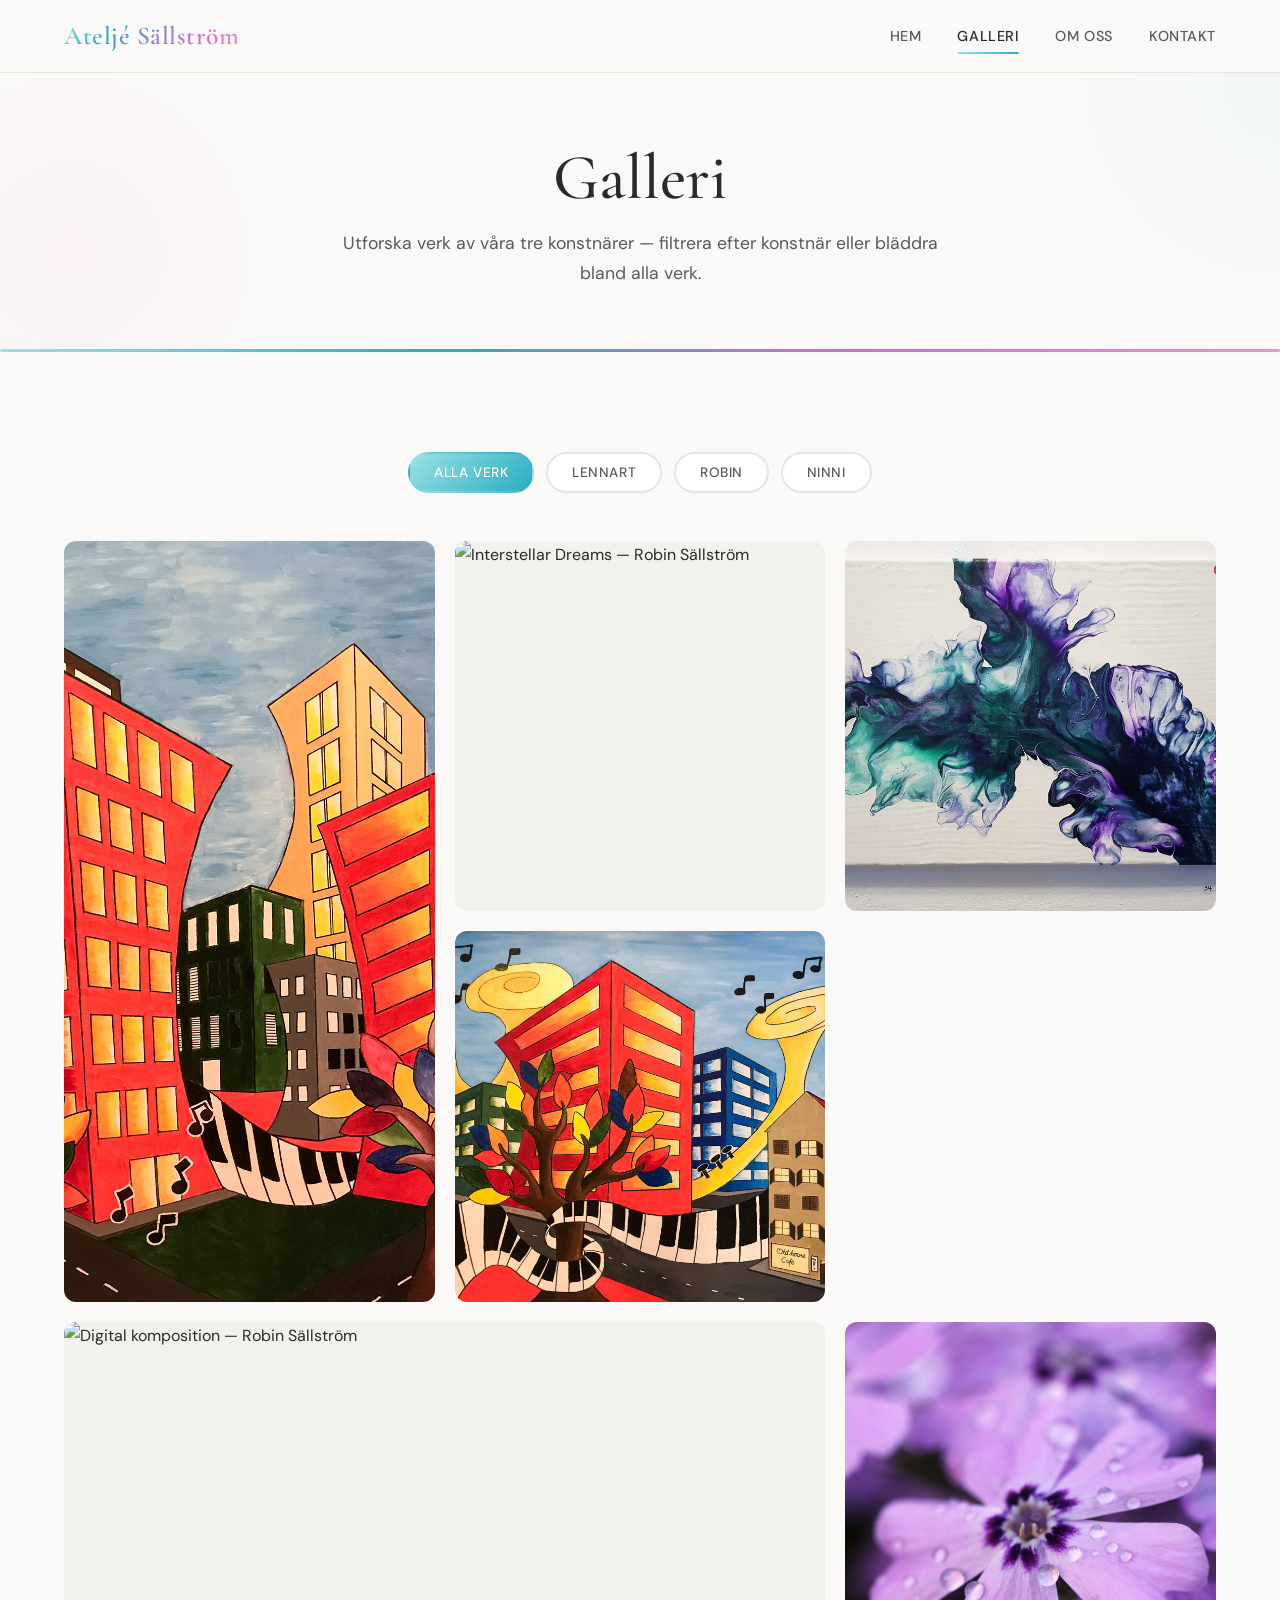
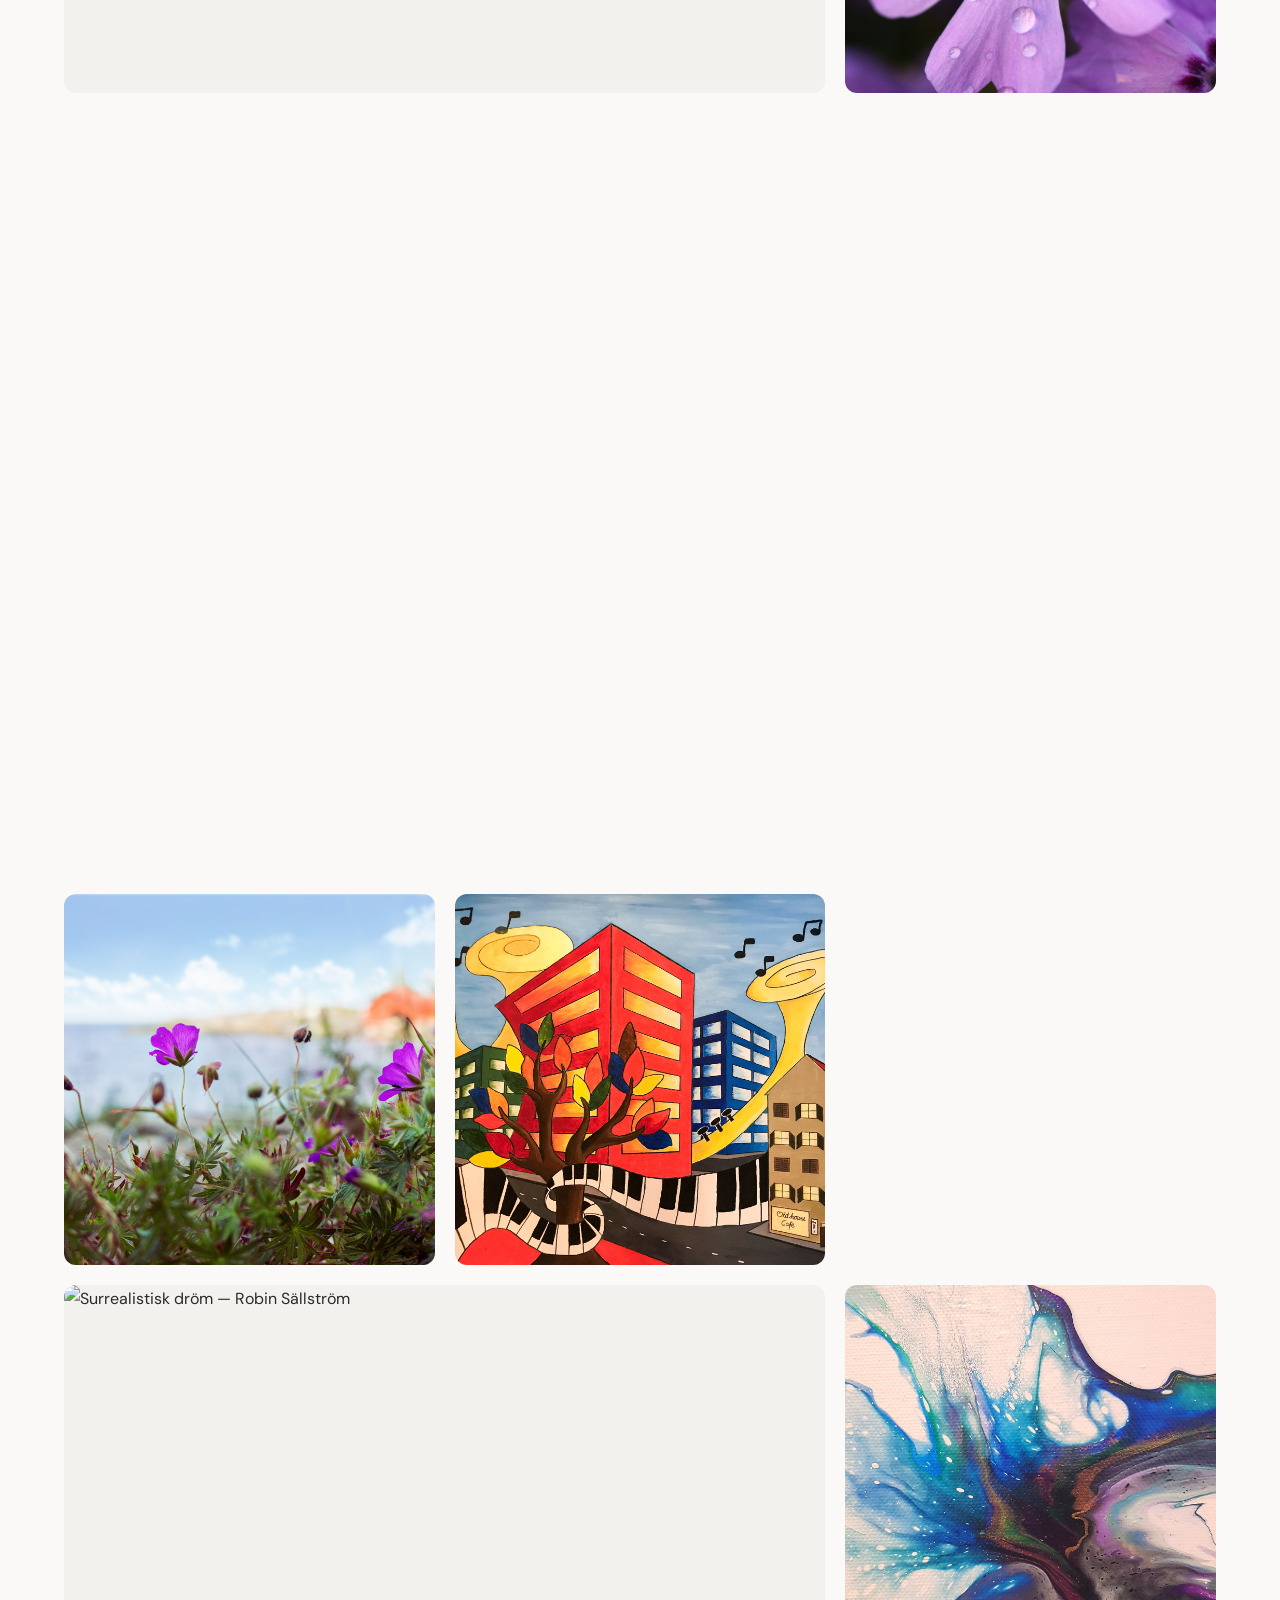
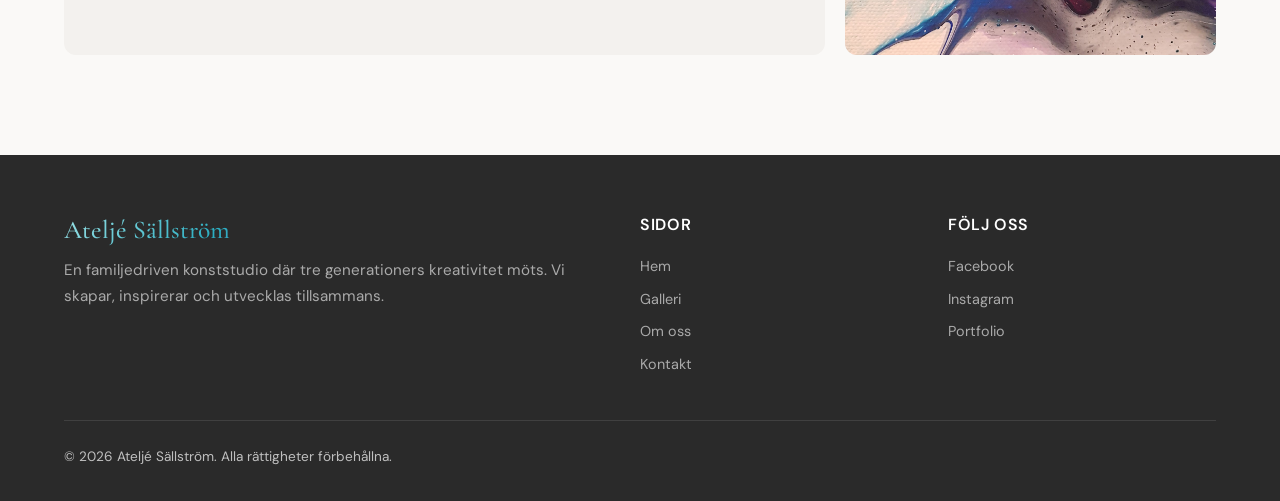
==== commit 61755dbf: "Added images & updated them" ====
--- a/galleri.html
+++ b/galleri.html
@@ -1,19 +1,25 @@
 <!DOCTYPE html>
 <html lang="sv">
+
 <head>
   <meta charset="UTF-8">
   <meta name="viewport" content="width=device-width, initial-scale=1.0">
-  <meta name="description" content="Galleri — Utforska konstverk av Lennart, Robin och Ninni Sällström. Akrylmålningar, digital konst, fotografi och mer.">
+  <meta name="description"
+    content="Galleri — Utforska konstverk av Lennart, Robin och Ninni Sällström. Akrylmålningar, digital konst, fotografi och mer.">
   <title>Galleri — Ateljé Sällström</title>
 
   <link rel="preconnect" href="https://fonts.googleapis.com">
   <link rel="preconnect" href="https://fonts.gstatic.com" crossorigin>
-  <link href="https://fonts.googleapis.com/css2?family=Cormorant+Garamond:ital,wght@0,300;0,400;0,500;0,600;1,300;1,400&family=DM+Sans:ital,wght@0,400;0,500;0,600;0,700;1,400&display=swap" rel="stylesheet">
+  <link
+    href="https://fonts.googleapis.com/css2?family=Cormorant+Garamond:ital,wght@0,300;0,400;0,500;0,600;1,300;1,400&family=DM+Sans:ital,wght@0,400;0,500;0,600;0,700;1,400&display=swap"
+    rel="stylesheet">
 
   <script src="https://unpkg.com/lucide@latest"></script>
   <link rel="stylesheet" href="css/style.css">
-  <link rel="icon" type="image/svg+xml" href="data:image/svg+xml,<svg xmlns='http://www.w3.org/2000/svg' viewBox='0 0 100 100'><text y='.9em' font-size='90'>🎨</text></svg>">
+  <link rel="icon" type="image/svg+xml"
+    href="data:image/svg+xml,<svg xmlns='http://www.w3.org/2000/svg' viewBox='0 0 100 100'><text y='.9em' font-size='90'>🎨</text></svg>">
 </head>
+
 <body>
 
   <!-- Navigation -->
@@ -59,8 +65,7 @@
 
         <!-- Lennart — Stadssilhuetter -->
         <div class="gallery-item gallery-item--tall fade-in" data-artist="lennart">
-          <img src="https://images.unsplash.com/photo-1541961017774-22349e4a1262?w=600&h=900&fit=crop" 
-               alt="Stadssilhuetter — Lennart Sällström" loading="lazy">
+          <img src="images/lennart01.jpg" alt="Stadssilhuetter — Lennart Sällström" loading="lazy">
           <div class="gallery-item__overlay">
             <h4>Stadssilhuetter</h4>
             <span>Lennart Sällström — Akryl</span>
@@ -69,8 +74,7 @@
 
         <!-- Robin — Interstellar Dreams -->
         <div class="gallery-item fade-in" data-artist="robin">
-          <img src="https://images.unsplash.com/photo-1549490349-8643362247b5?w=600&h=600&fit=crop" 
-               alt="Interstellar Dreams — Robin Sällström" loading="lazy">
+          <img src="images/robin03.png" alt="Interstellar Dreams — Robin Sällström" loading="lazy">
           <div class="gallery-item__overlay">
             <h4>Interstellar Dreams</h4>
             <span>Robin Sällström — Digital</span>
@@ -79,8 +83,7 @@
 
         <!-- Ninni — Under Ytan -->
         <div class="gallery-item fade-in" data-artist="ninni">
-          <img src="https://images.unsplash.com/photo-1543857778-c4a1a3e0b2eb?w=600&h=600&fit=crop" 
-               alt="Under Ytan — Ninni Sällström" loading="lazy">
+          <img src="images/ninni05.jpg" alt="Under Ytan — Ninni Sällström" loading="lazy">
           <div class="gallery-item__overlay">
             <h4>Under Ytan</h4>
             <span>Ninni Sällström — Akryl pouring</span>
@@ -89,8 +92,7 @@
 
         <!-- Lennart — Tänk -->
         <div class="gallery-item fade-in" data-artist="lennart">
-          <img src="https://images.unsplash.com/photo-1460661419201-fd4cecdf8a8b?w=600&h=600&fit=crop" 
-               alt="Tänk — Lennart Sällström" loading="lazy">
+          <img src="images/lennart02.jpg" alt="Tänk — Lennart Sällström" loading="lazy">
           <div class="gallery-item__overlay">
             <h4>Tänk</h4>
             <span>Lennart Sällström — Akryl</span>
@@ -99,8 +101,7 @@
 
         <!-- Robin — Digital Composition -->
         <div class="gallery-item gallery-item--wide fade-in" data-artist="robin">
-          <img src="https://images.unsplash.com/photo-1563089145-599997674d42?w=900&h=600&fit=crop" 
-               alt="Digital komposition — Robin Sällström" loading="lazy">
+          <img src="images/robin04.png" alt="Digital komposition — Robin Sällström" loading="lazy">
           <div class="gallery-item__overlay">
             <h4>Digital komposition</h4>
             <span>Robin Sällström — Digital konst</span>
@@ -109,8 +110,7 @@
 
         <!-- Ninni — Celestial Hues -->
         <div class="gallery-item fade-in" data-artist="ninni">
-          <img src="https://images.unsplash.com/photo-1506905925346-21bda4d32df4?w=600&h=600&fit=crop" 
-               alt="Celestial Hues — Ninni Sällström" loading="lazy">
+          <img src="images/ninni04.jpg" alt="Celestial Hues — Ninni Sällström" loading="lazy">
           <div class="gallery-item__overlay">
             <h4>Celestial Hues</h4>
             <span>Ninni Sällström — Fotografi</span>
@@ -119,8 +119,7 @@
 
         <!-- Lennart — Södermalm -->
         <div class="gallery-item fade-in" data-artist="lennart">
-          <img src="https://images.unsplash.com/photo-1579783902614-a3fb3927b6a5?w=600&h=600&fit=crop" 
-               alt="Södermalm i färg — Lennart Sällström" loading="lazy">
+          <img src="images/lennart06.jpg" alt="Södermalm i färg — Lennart Sällström" loading="lazy">
           <div class="gallery-item__overlay">
             <h4>Södermalm i färg</h4>
             <span>Lennart Sällström — Akryl</span>
@@ -129,8 +128,7 @@
 
         <!-- Robin — Film still -->
         <div class="gallery-item fade-in" data-artist="robin">
-          <img src="https://images.unsplash.com/photo-1534312527009-56c7016453e6?w=600&h=600&fit=crop" 
-               alt="Neonljus — Robin Sällström" loading="lazy">
+          <img src="images/robin05.png" alt="Radiant — Robin Sällström" loading="lazy">
           <div class="gallery-item__overlay">
             <h4>Neonljus</h4>
             <span>Robin Sällström — Digital konst</span>
@@ -139,8 +137,7 @@
 
         <!-- Ninni — Nature photography -->
         <div class="gallery-item gallery-item--tall fade-in" data-artist="ninni">
-          <img src="https://images.unsplash.com/photo-1470071459604-3b5ec3a7fe05?w=600&h=900&fit=crop" 
-               alt="Naturens former — Ninni Sällström" loading="lazy">
+          <img src="images/ninni22.jpg" alt="Naturens former — Ninni Sällström" loading="lazy">
           <div class="gallery-item__overlay">
             <h4>Naturens former</h4>
             <span>Ninni Sällström — Fotografi</span>
@@ -149,8 +146,7 @@
 
         <!-- Lennart — Abstract cityscape -->
         <div class="gallery-item fade-in" data-artist="lennart">
-          <img src="https://images.unsplash.com/photo-1536924940846-227afb31e2a5?w=600&h=600&fit=crop" 
-               alt="Abstrakt stadsvy — Lennart Sällström" loading="lazy">
+          <img src="images/lennart08.jpg" alt="Abstrakt stadsvy — Lennart Sällström" loading="lazy">
           <div class="gallery-item__overlay">
             <h4>Abstrakt stadsvy</h4>
             <span>Lennart Sällström — Akryl</span>
@@ -159,8 +155,7 @@
 
         <!-- Robin — Photography -->
         <div class="gallery-item fade-in" data-artist="robin">
-          <img src="https://images.unsplash.com/photo-1551913902-c92207136625?w=600&h=600&fit=crop" 
-               alt="Skymning — Robin Sällström" loading="lazy">
+          <img src="images/robin08.png" alt="Skymning — Robin Sällström" loading="lazy">
           <div class="gallery-item__overlay">
             <h4>Skymning</h4>
             <span>Robin Sällström — Fotografi</span>
@@ -169,8 +164,7 @@
 
         <!-- Ninni — Pouring abstract -->
         <div class="gallery-item fade-in" data-artist="ninni">
-          <img src="https://images.unsplash.com/photo-1567359781514-3b964e2b04d6?w=600&h=600&fit=crop" 
-               alt="Flytande färger — Ninni Sällström" loading="lazy">
+          <img src="images/ninni06.jpg" alt="Flytande färger — Ninni Sällström" loading="lazy">
           <div class="gallery-item__overlay">
             <h4>Flytande färger</h4>
             <span>Ninni Sällström — Akryl pouring</span>
@@ -179,8 +173,7 @@
 
         <!-- Lennart — Bold red painting -->
         <div class="gallery-item fade-in" data-artist="lennart">
-          <img src="https://images.unsplash.com/photo-1557672172-298e090bd0f1?w=600&h=600&fit=crop" 
-               alt="Röd komposition — Lennart Sällström" loading="lazy">
+          <img src="images/lennart02.jpg" alt="Röd komposition — Lennart Sällström" loading="lazy">
           <div class="gallery-item__overlay">
             <h4>Röd komposition</h4>
             <span>Lennart Sällström — Akryl</span>
@@ -189,8 +182,7 @@
 
         <!-- Robin — Surreal digital -->
         <div class="gallery-item gallery-item--wide fade-in" data-artist="robin">
-          <img src="https://images.unsplash.com/photo-1558591710-4b4a1ae0f04d?w=900&h=600&fit=crop" 
-               alt="Surrealistisk dröm — Robin Sällström" loading="lazy">
+          <img src="images/robin09.png" alt="Surrealistisk dröm — Robin Sällström" loading="lazy">
           <div class="gallery-item__overlay">
             <h4>Surrealistisk dröm</h4>
             <span>Robin Sällström — Digital konst</span>
@@ -199,8 +191,7 @@
 
         <!-- Ninni — Creative writing inspired -->
         <div class="gallery-item fade-in" data-artist="ninni">
-          <img src="https://images.unsplash.com/photo-1465146344425-f00d5f5c8f07?w=600&h=600&fit=crop" 
-               alt="Poetisk natur — Ninni Sällström" loading="lazy">
+          <img src="images/ninni10.jpg" alt="Poetisk natur — Ninni Sällström" loading="lazy">
           <div class="gallery-item__overlay">
             <h4>Poetisk natur</h4>
             <span>Ninni Sällström — Fotografi</span>
@@ -229,7 +220,8 @@
       <div class="footer__inner">
         <div class="footer__brand">
           <h3>Ateljé Sällström</h3>
-          <p>En familjedriven konststudio där tre generationers kreativitet möts. Vi skapar, inspirerar och utvecklas tillsammans.</p>
+          <p>En familjedriven konststudio där tre generationers kreativitet möts. Vi skapar, inspirerar och utvecklas
+            tillsammans.</p>
         </div>
         <div>
           <h4>Sidor</h4>
@@ -266,4 +258,5 @@
   <script src="js/main.js"></script>
   <script>lucide.createIcons();</script>
 </body>
-</html>
+
+</html>
--- a/css/style.css
+++ b/css/style.css
@@ -35,6 +35,27 @@
 
   /* Transitions */
   --transition: all 0.3s ease;
+}
+
+/* --- Firefly canvas layer --- */
+#firefly-canvas {
+  position: fixed;
+  top: 0;
+  left: 0;
+  width: 100vw;
+  height: 100vh;
+  pointer-events: none;
+  z-index: 0;
+}
+
+/* Ensure all content sits above the canvas */
+.nav,
+.hero,
+section,
+.footer,
+main {
+  position: relative;
+  z-index: 1;
 }
 
 /* --- Reset & Base --- */
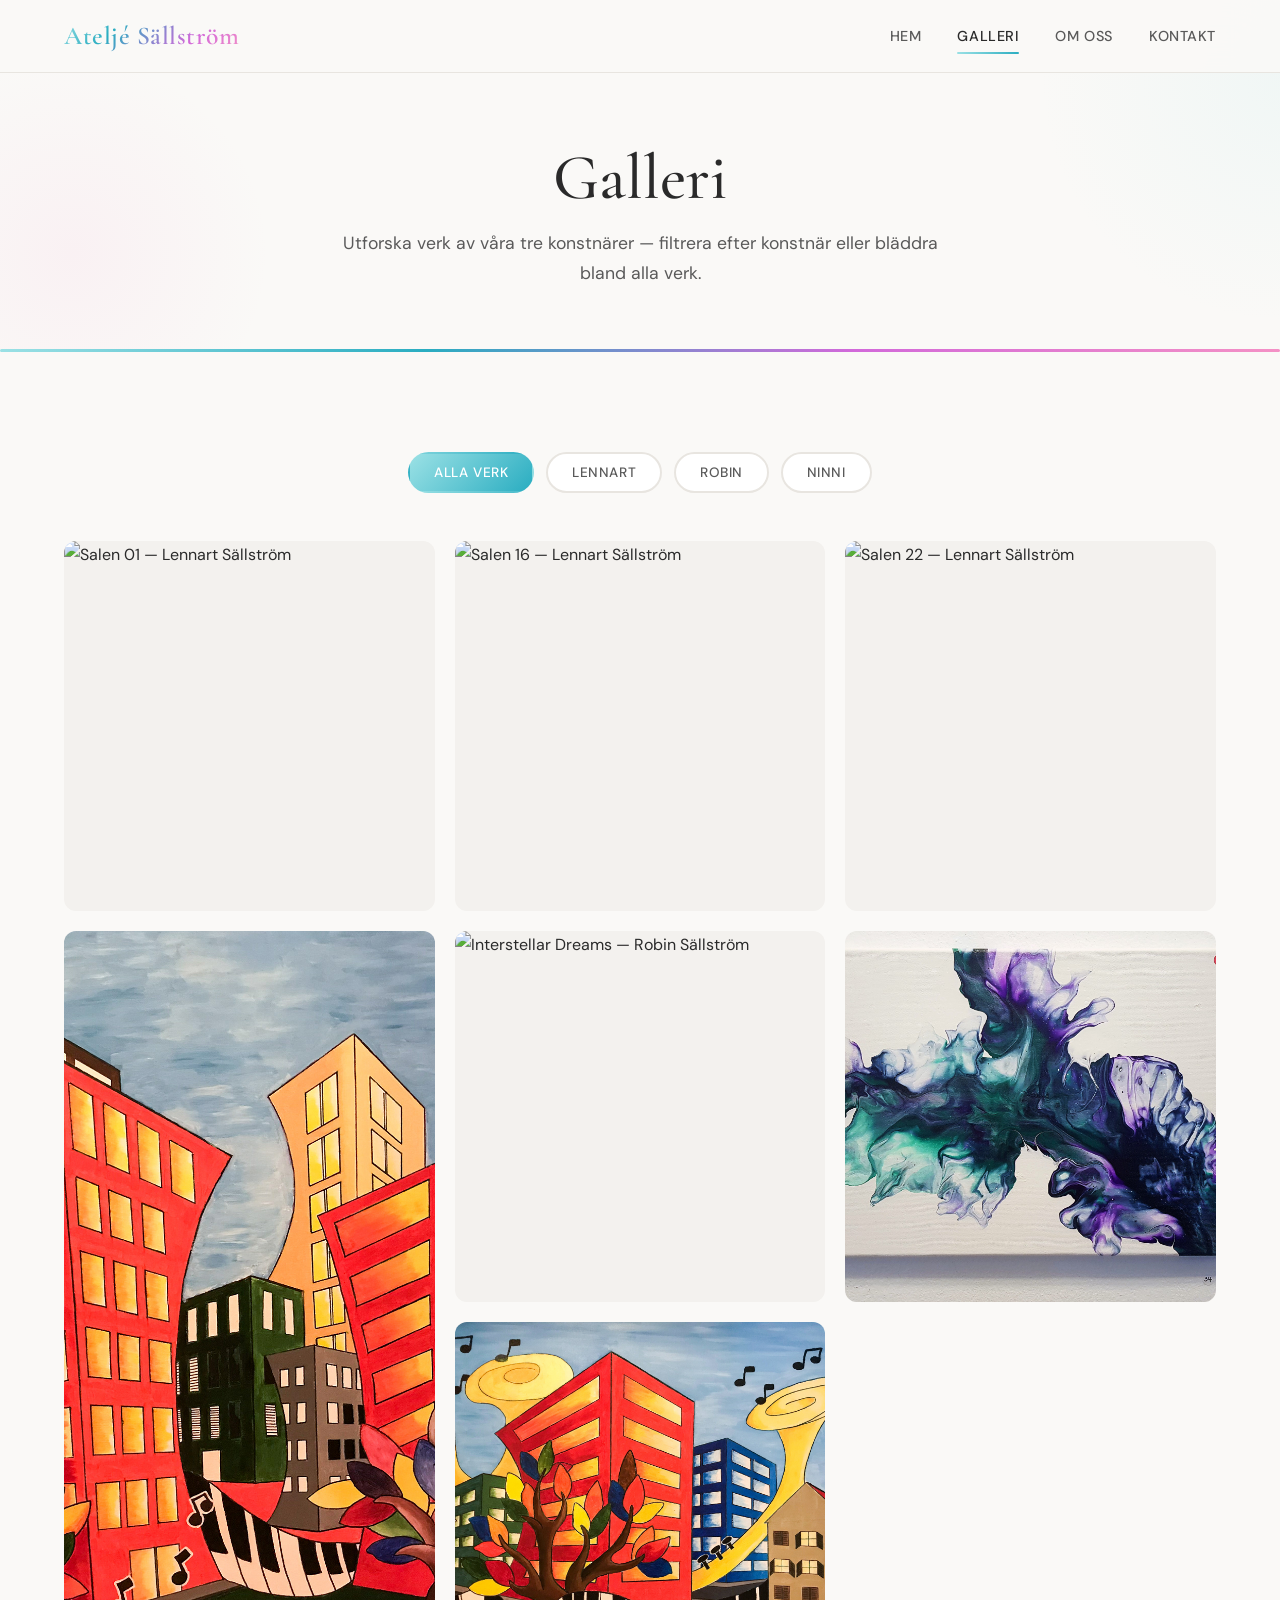
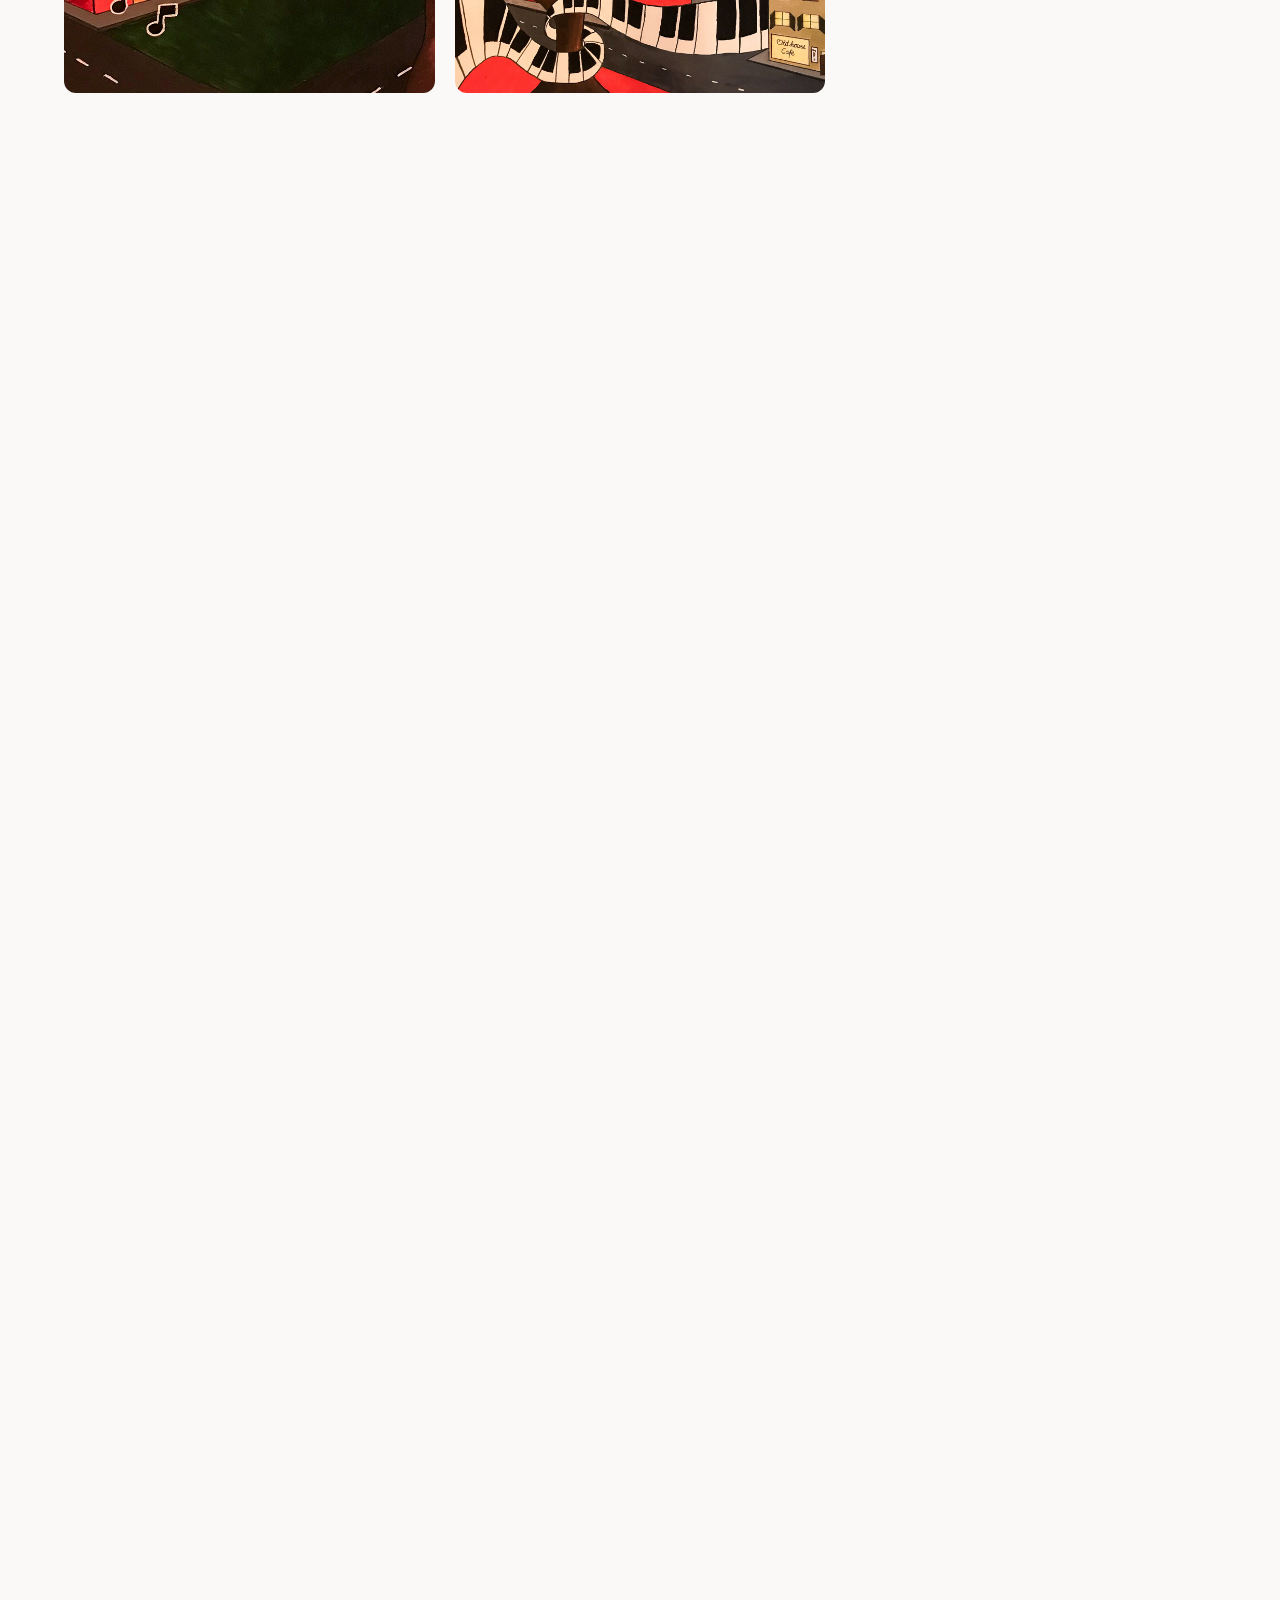
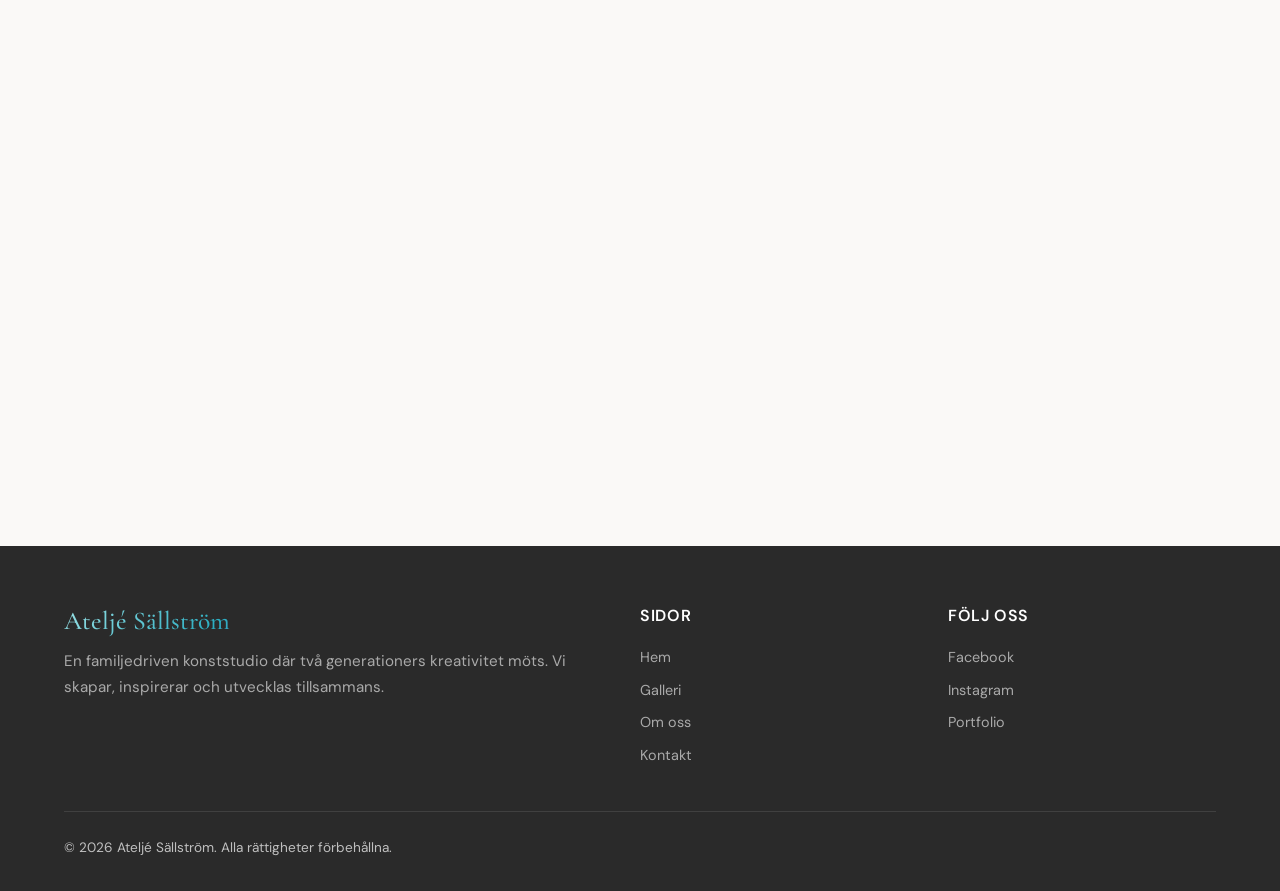
==== commit abfc8490: "Update content across all pages per Robin's feedback HOME PAGE (index.html): 1. Hero tagline → 'Geme" ====
--- a/galleri.html
+++ b/galleri.html
@@ -63,6 +63,32 @@
       <!-- Gallery Grid -->
       <div class="gallery-grid">
 
+        <!-- Salen-serien — Lennart -->
+        <div class="gallery-item fade-in" data-artist="lennart">
+          <img src="images/Edited/salen01.jpg" alt="Salen 01 — Lennart Sällström" loading="lazy">
+          <div class="gallery-item__overlay">
+            <h4>Salen 01</h4>
+            <span>Lennart Sällström — Akryl</span>
+          </div>
+        </div>
+
+        <div class="gallery-item fade-in" data-artist="lennart">
+          <img src="images/Edited/salen16.jpg" alt="Salen 16 — Lennart Sällström" loading="lazy">
+          <div class="gallery-item__overlay">
+            <h4>Salen 16</h4>
+            <span>Lennart Sällström — Akryl</span>
+          </div>
+        </div>
+
+        <div class="gallery-item fade-in" data-artist="lennart">
+          <img src="images/Edited/salen22.jpg" alt="Salen 22 — Lennart Sällström" loading="lazy">
+          <div class="gallery-item__overlay">
+            <h4>Salen 22</h4>
+            <span>Lennart Sällström — Akryl</span>
+          </div>
+        </div>
+
+
         <!-- Lennart — Stadssilhuetter -->
         <div class="gallery-item gallery-item--tall fade-in" data-artist="lennart">
           <img src="images/lennart01.jpg" alt="Stadssilhuetter — Lennart Sällström" loading="lazy">
@@ -220,7 +246,7 @@
       <div class="footer__inner">
         <div class="footer__brand">
           <h3>Ateljé Sällström</h3>
-          <p>En familjedriven konststudio där tre generationers kreativitet möts. Vi skapar, inspirerar och utvecklas
+          <p>En familjedriven konststudio där två generationers kreativitet möts. Vi skapar, inspirerar och utvecklas
             tillsammans.</p>
         </div>
         <div>
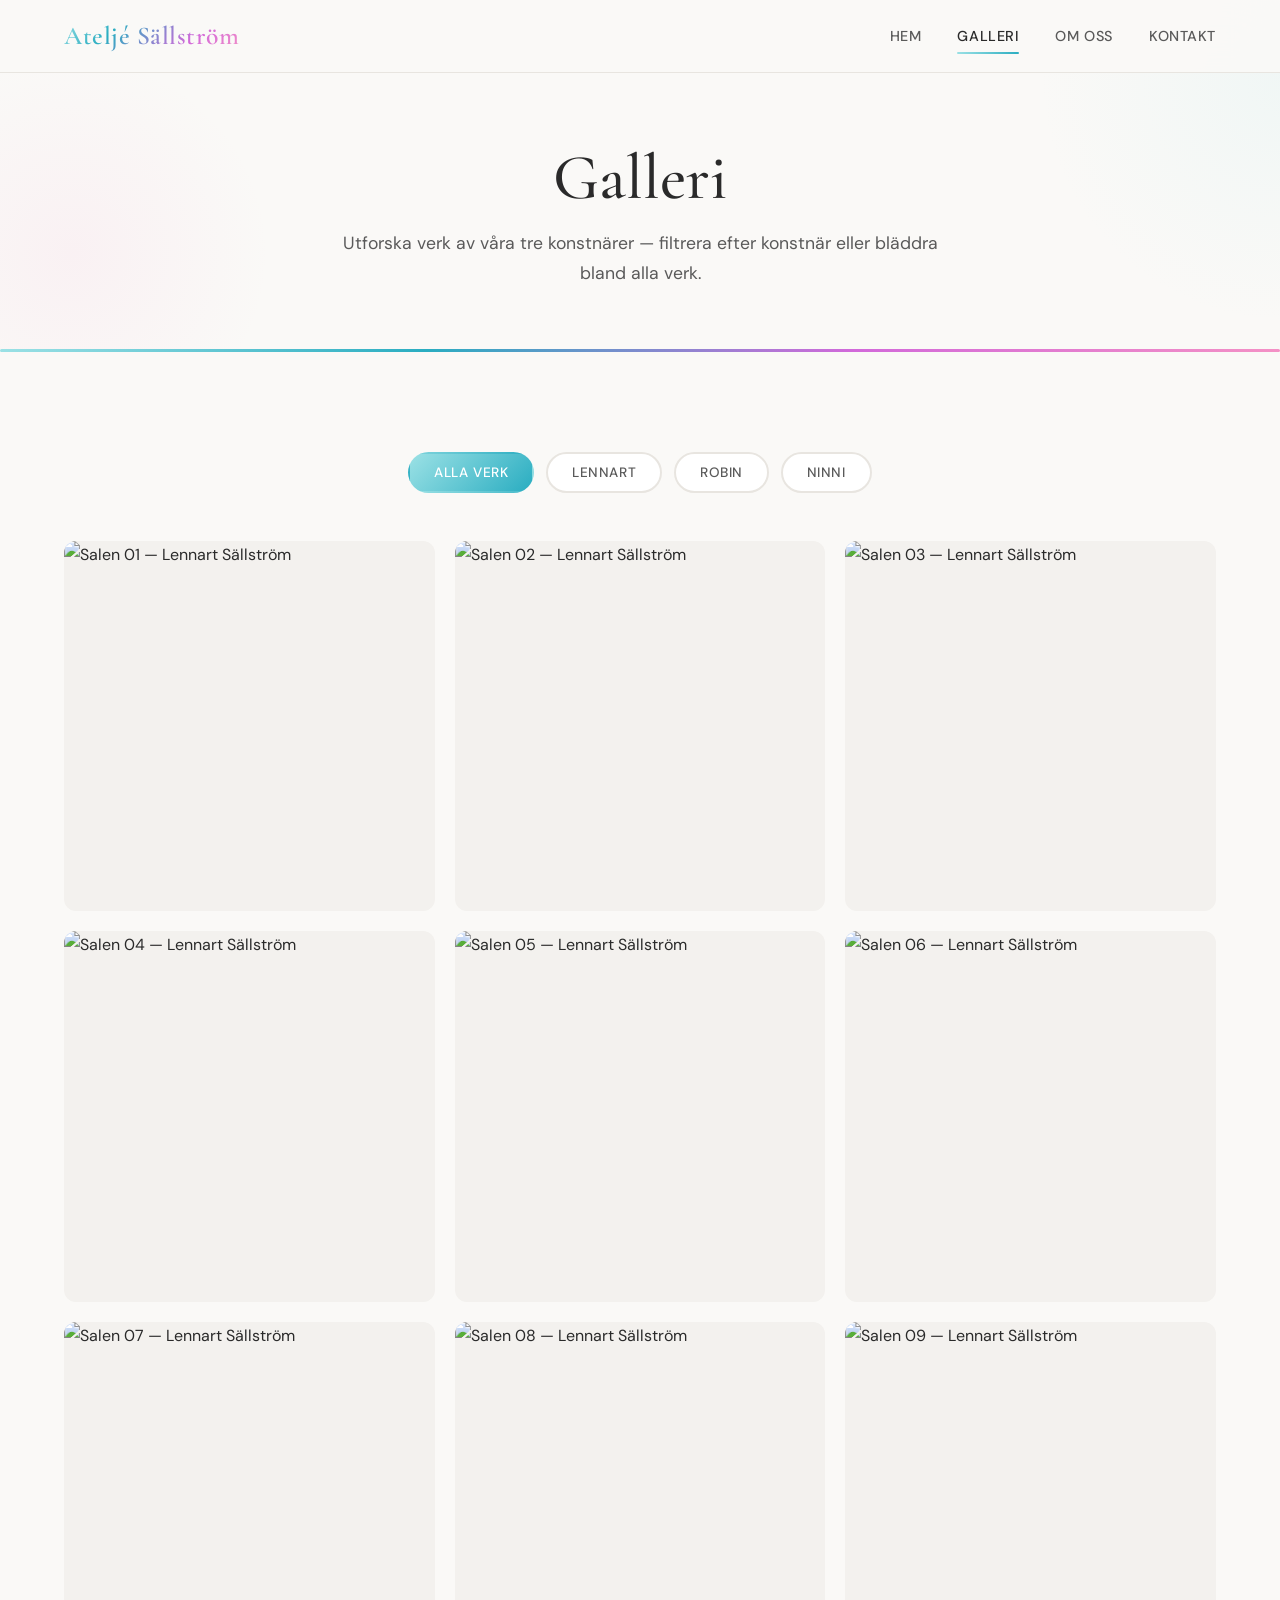
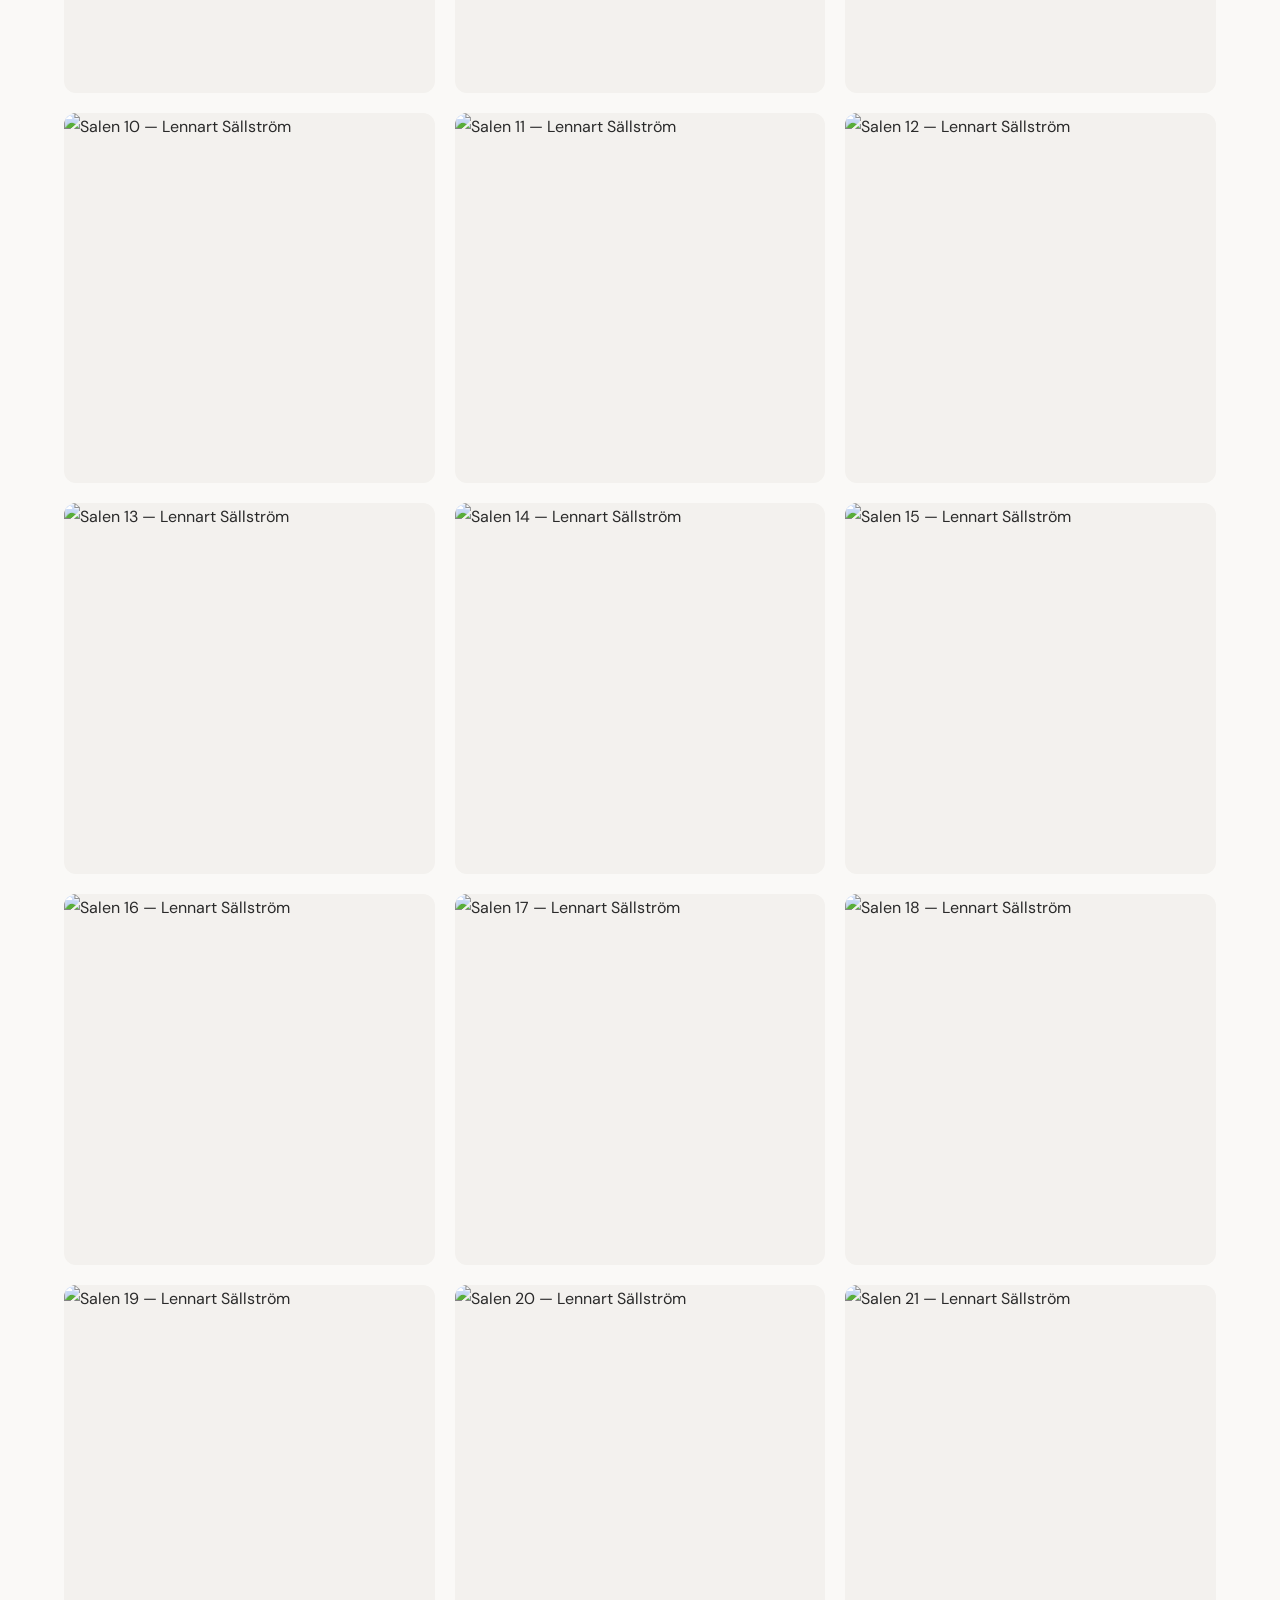
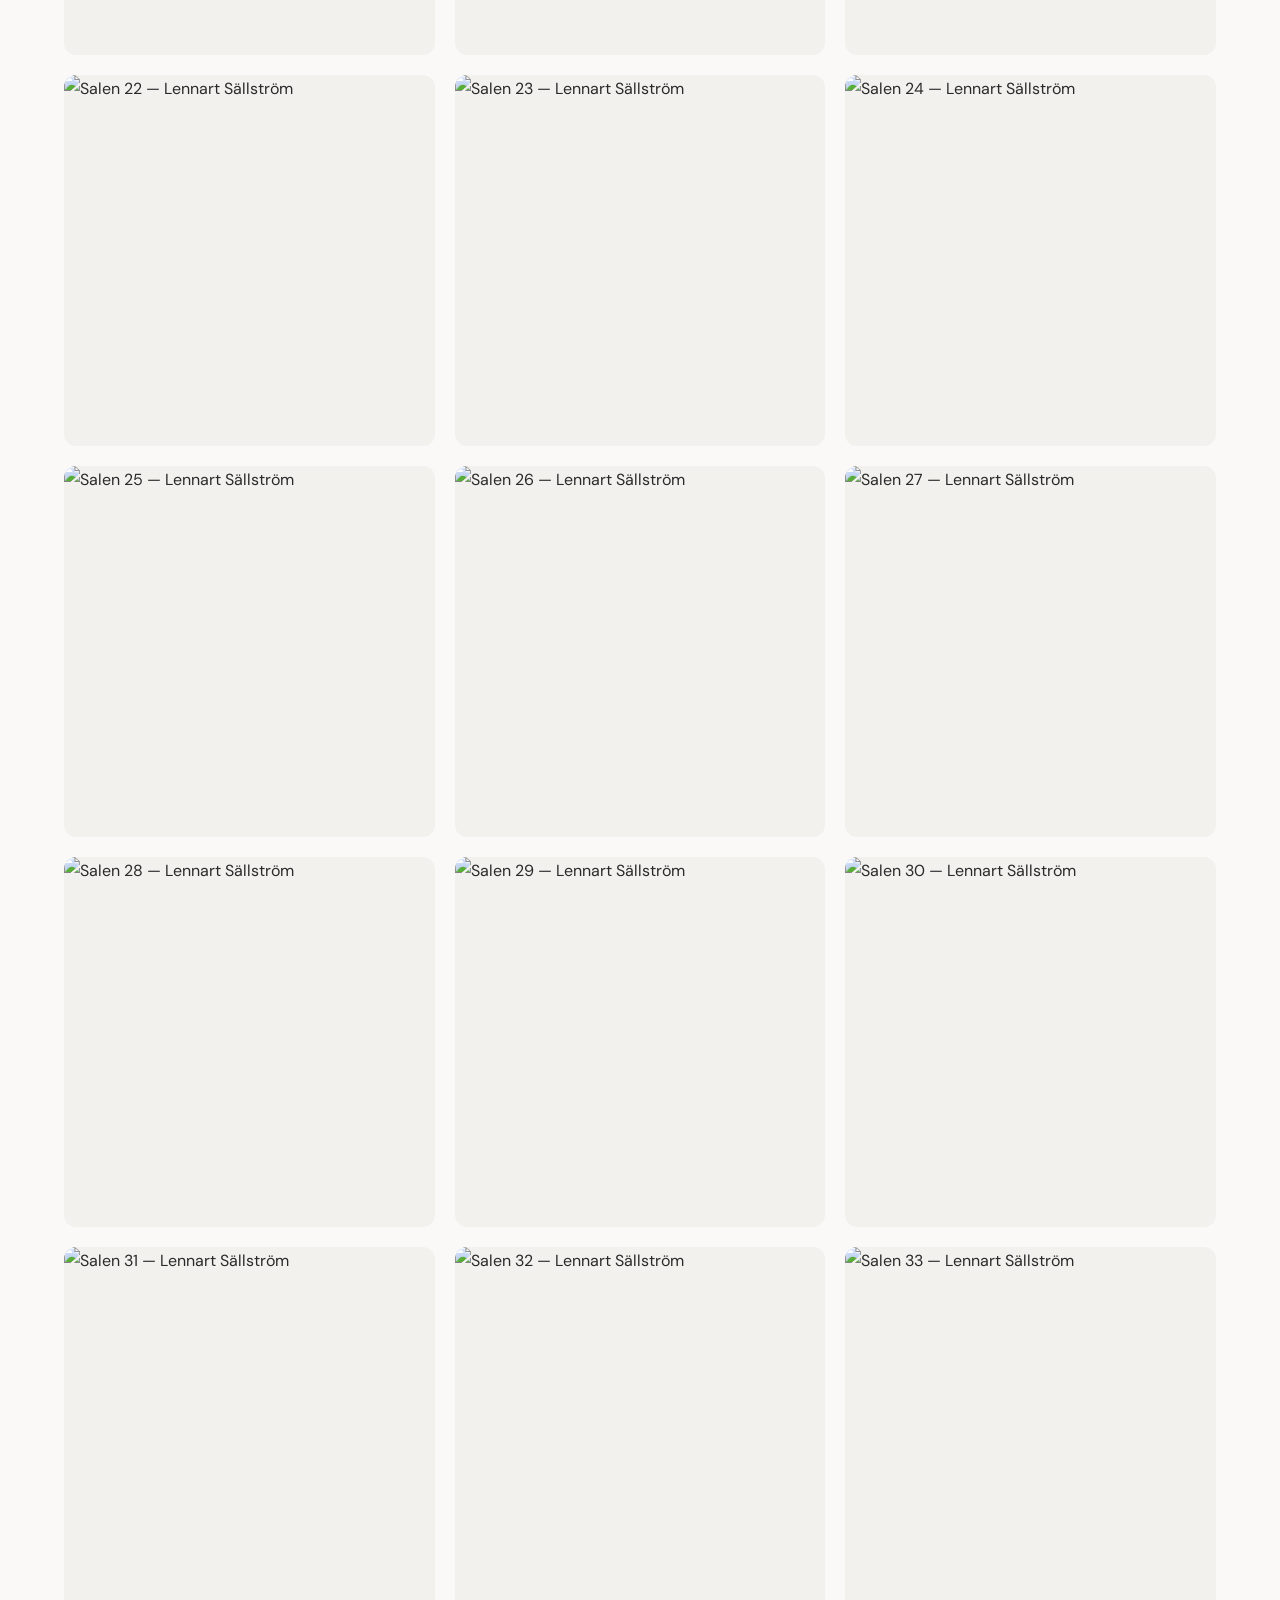
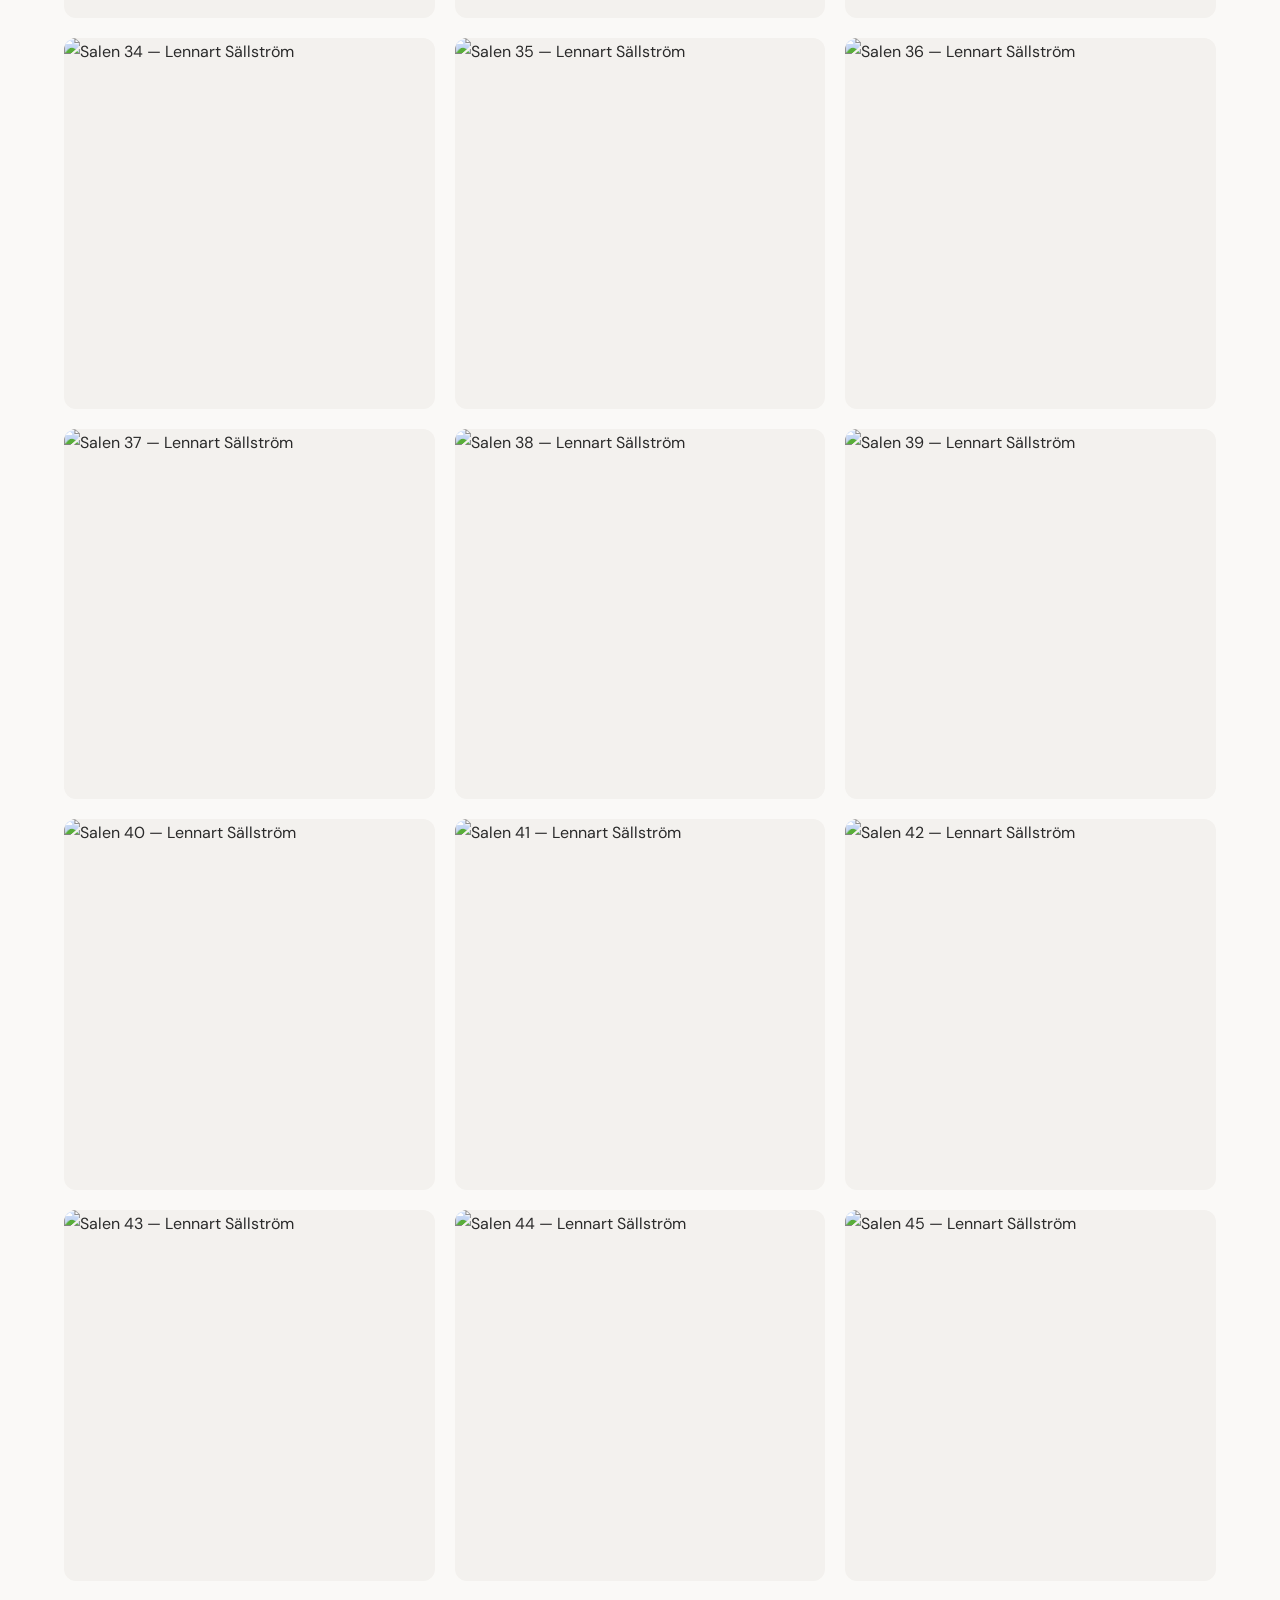
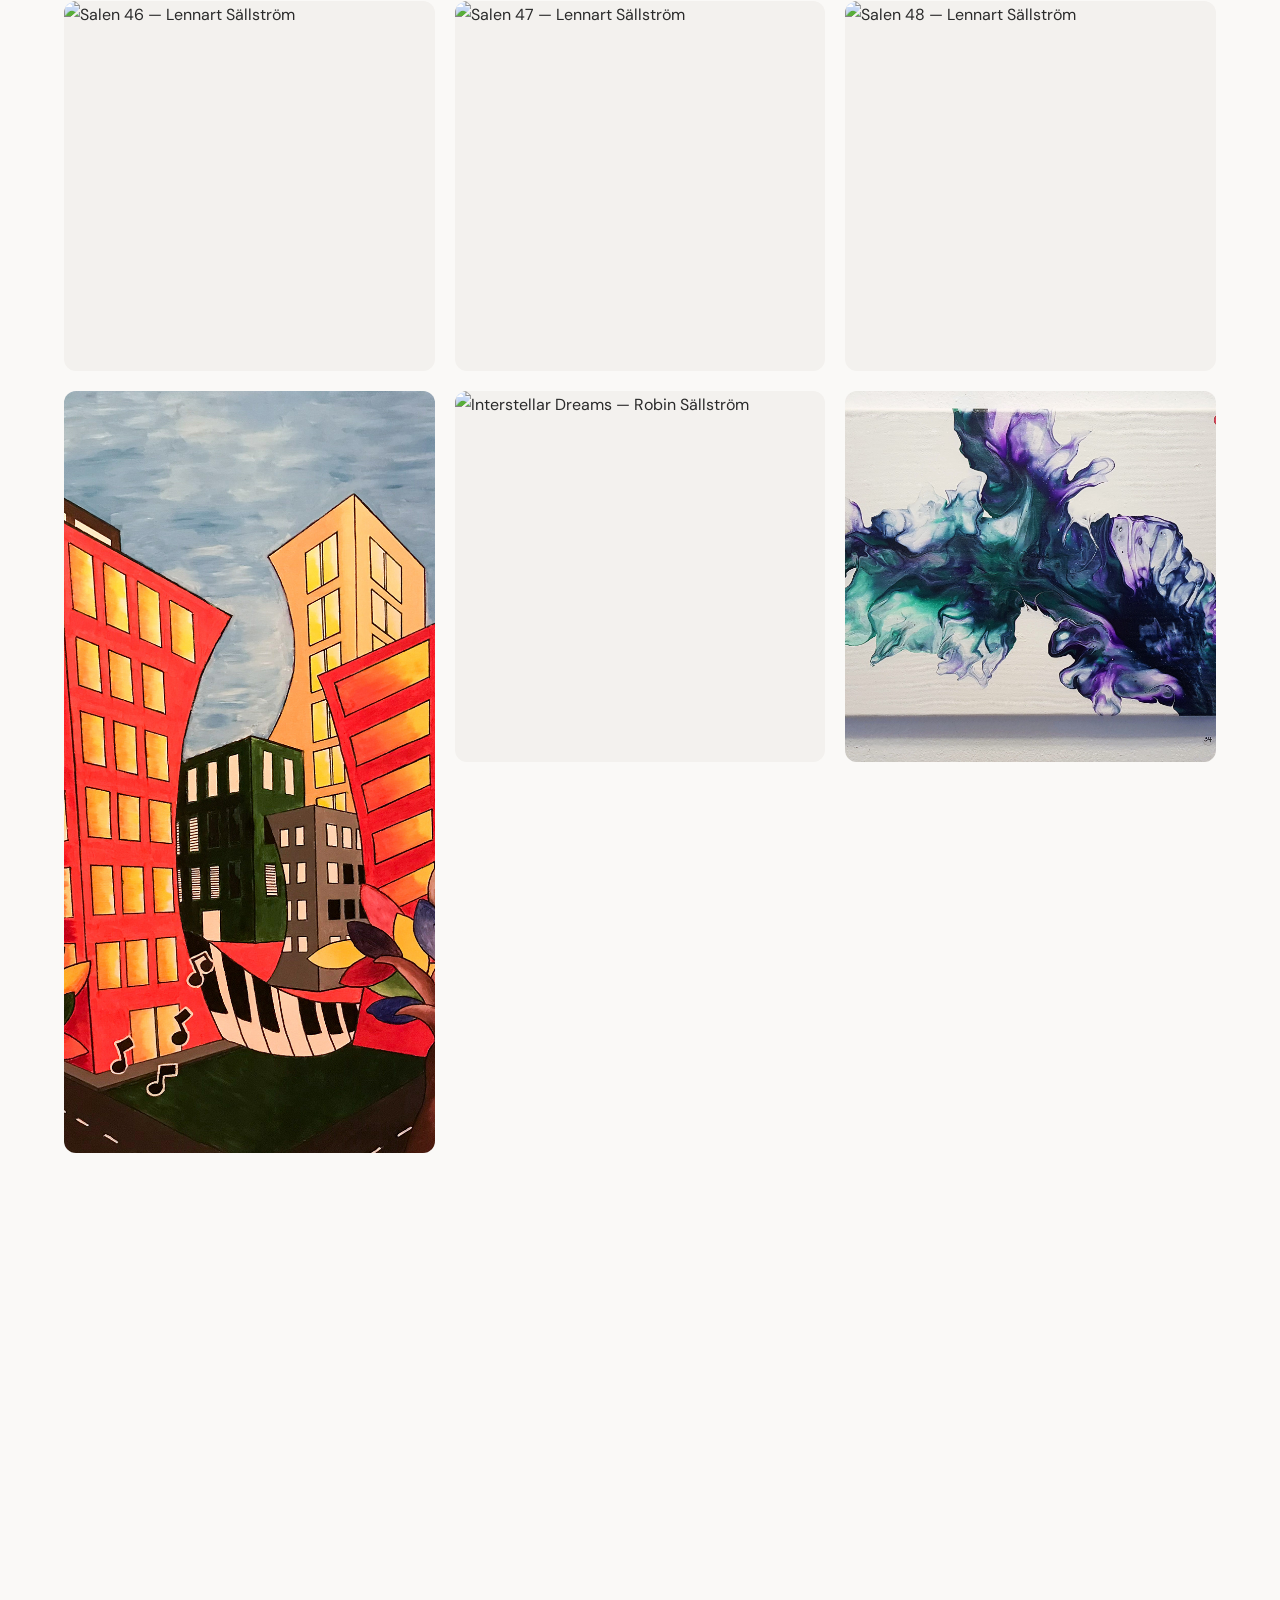
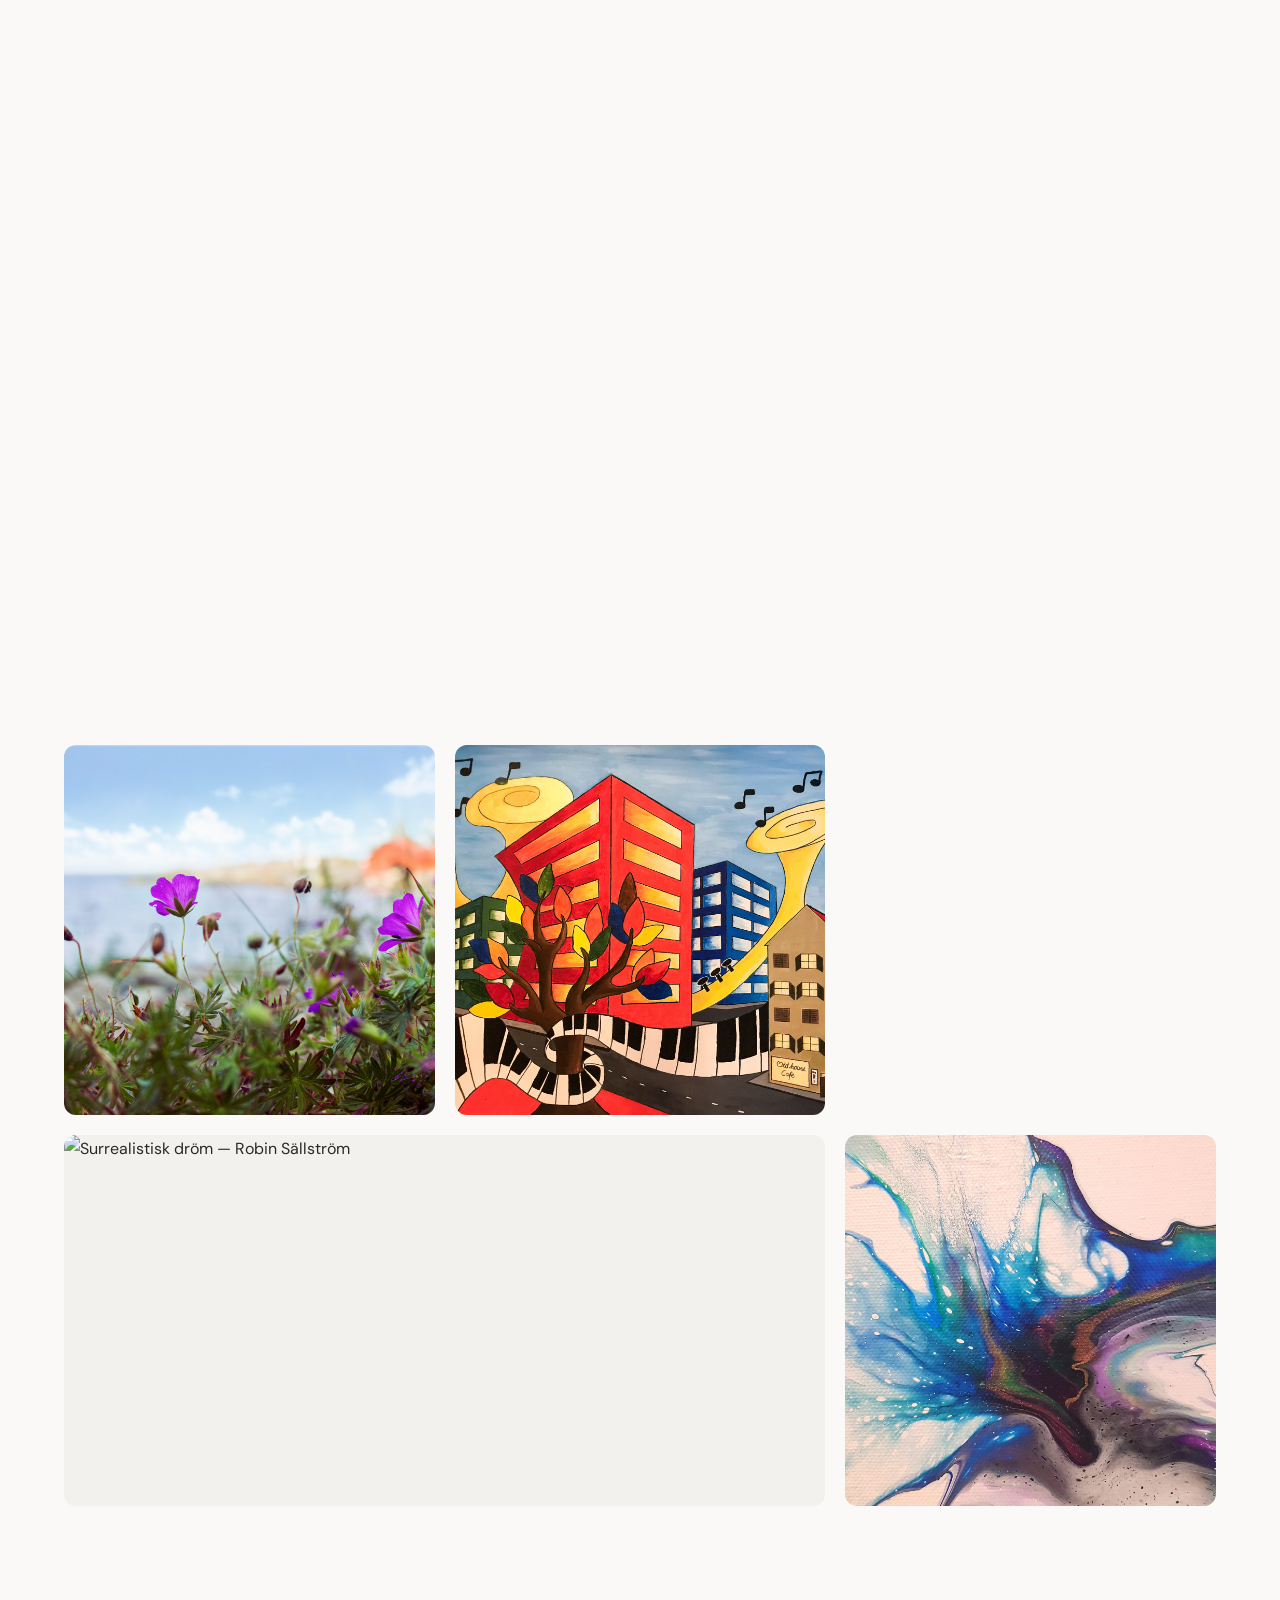
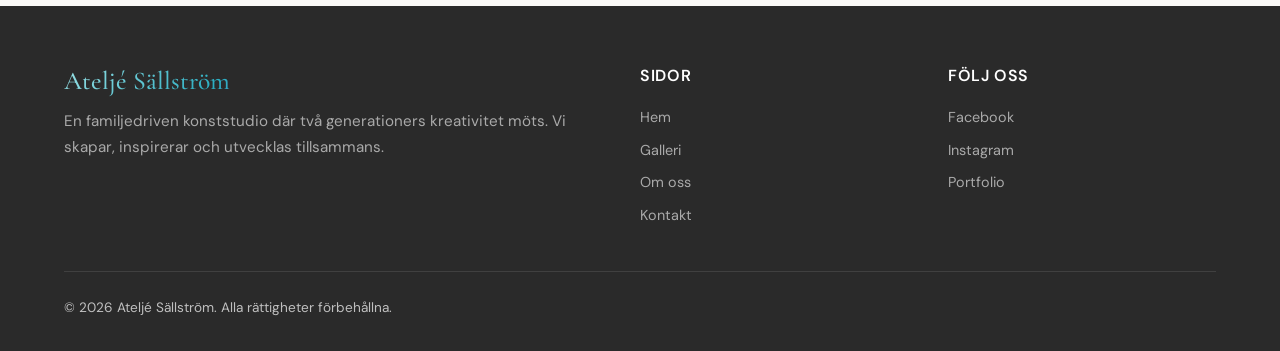
==== commit 10e20f5d: "Add all 48 salen images to gallery under Lennart filter Replaced the 3 placeholder salen entries (01" ====
--- a/galleri.html
+++ b/galleri.html
@@ -63,11 +63,123 @@
       <!-- Gallery Grid -->
       <div class="gallery-grid">
 
-        <!-- Salen-serien — Lennart -->
+        <!-- Salen-serien — Lennart (01–48) -->
         <div class="gallery-item fade-in" data-artist="lennart">
           <img src="images/Edited/salen01.jpg" alt="Salen 01 — Lennart Sällström" loading="lazy">
           <div class="gallery-item__overlay">
-            <h4>Salen 01</h4>
+            <h4>Verk 1</h4>
+            <span>Lennart Sällström — Akryl</span>
+          </div>
+        </div>
+
+        <div class="gallery-item fade-in" data-artist="lennart">
+          <img src="images/Edited/salen02.jpg" alt="Salen 02 — Lennart Sällström" loading="lazy">
+          <div class="gallery-item__overlay">
+            <h4>Verk 2</h4>
+            <span>Lennart Sällström — Akryl</span>
+          </div>
+        </div>
+
+        <div class="gallery-item fade-in" data-artist="lennart">
+          <img src="images/Edited/salen03.jpg" alt="Salen 03 — Lennart Sällström" loading="lazy">
+          <div class="gallery-item__overlay">
+            <h4>Verk 3</h4>
+            <span>Lennart Sällström — Akryl</span>
+          </div>
+        </div>
+
+        <div class="gallery-item fade-in" data-artist="lennart">
+          <img src="images/Edited/salen04.jpg" alt="Salen 04 — Lennart Sällström" loading="lazy">
+          <div class="gallery-item__overlay">
+            <h4>Verk 4</h4>
+            <span>Lennart Sällström — Akryl</span>
+          </div>
+        </div>
+
+        <div class="gallery-item fade-in" data-artist="lennart">
+          <img src="images/Edited/salen05.jpg" alt="Salen 05 — Lennart Sällström" loading="lazy">
+          <div class="gallery-item__overlay">
+            <h4>Verk 5</h4>
+            <span>Lennart Sällström — Akryl</span>
+          </div>
+        </div>
+
+        <div class="gallery-item fade-in" data-artist="lennart">
+          <img src="images/Edited/salen06.jpg" alt="Salen 06 — Lennart Sällström" loading="lazy">
+          <div class="gallery-item__overlay">
+            <h4>Verk 6</h4>
+            <span>Lennart Sällström — Akryl</span>
+          </div>
+        </div>
+
+        <div class="gallery-item fade-in" data-artist="lennart">
+          <img src="images/Edited/salen07.jpg" alt="Salen 07 — Lennart Sällström" loading="lazy">
+          <div class="gallery-item__overlay">
+            <h4>Verk 7</h4>
+            <span>Lennart Sällström — Akryl</span>
+          </div>
+        </div>
+
+        <div class="gallery-item fade-in" data-artist="lennart">
+          <img src="images/Edited/salen08.jpg" alt="Salen 08 — Lennart Sällström" loading="lazy">
+          <div class="gallery-item__overlay">
+            <h4>Verk 8</h4>
+            <span>Lennart Sällström — Akryl</span>
+          </div>
+        </div>
+
+        <div class="gallery-item fade-in" data-artist="lennart">
+          <img src="images/Edited/salen09.jpg" alt="Salen 09 — Lennart Sällström" loading="lazy">
+          <div class="gallery-item__overlay">
+            <h4>Verk 9</h4>
+            <span>Lennart Sällström — Akryl</span>
+          </div>
+        </div>
+
+        <div class="gallery-item fade-in" data-artist="lennart">
+          <img src="images/Edited/salen10.jpg" alt="Salen 10 — Lennart Sällström" loading="lazy">
+          <div class="gallery-item__overlay">
+            <h4>Verk 10</h4>
+            <span>Lennart Sällström — Akryl</span>
+          </div>
+        </div>
+
+        <div class="gallery-item fade-in" data-artist="lennart">
+          <img src="images/Edited/salen11.jpg" alt="Salen 11 — Lennart Sällström" loading="lazy">
+          <div class="gallery-item__overlay">
+            <h4>Verk 11</h4>
+            <span>Lennart Sällström — Akryl</span>
+          </div>
+        </div>
+
+        <div class="gallery-item fade-in" data-artist="lennart">
+          <img src="images/Edited/salen12.jpg" alt="Salen 12 — Lennart Sällström" loading="lazy">
+          <div class="gallery-item__overlay">
+            <h4>Verk 12</h4>
+            <span>Lennart Sällström — Akryl</span>
+          </div>
+        </div>
+
+        <div class="gallery-item fade-in" data-artist="lennart">
+          <img src="images/Edited/salen13.jpg" alt="Salen 13 — Lennart Sällström" loading="lazy">
+          <div class="gallery-item__overlay">
+            <h4>Verk 13</h4>
+            <span>Lennart Sällström — Akryl</span>
+          </div>
+        </div>
+
+        <div class="gallery-item fade-in" data-artist="lennart">
+          <img src="images/Edited/salen14.jpg" alt="Salen 14 — Lennart Sällström" loading="lazy">
+          <div class="gallery-item__overlay">
+            <h4>Verk 14</h4>
+            <span>Lennart Sällström — Akryl</span>
+          </div>
+        </div>
+
+        <div class="gallery-item fade-in" data-artist="lennart">
+          <img src="images/Edited/salen15.jpg" alt="Salen 15 — Lennart Sällström" loading="lazy">
+          <div class="gallery-item__overlay">
+            <h4>Verk 15</h4>
             <span>Lennart Sällström — Akryl</span>
           </div>
         </div>
@@ -75,7 +187,47 @@
         <div class="gallery-item fade-in" data-artist="lennart">
           <img src="images/Edited/salen16.jpg" alt="Salen 16 — Lennart Sällström" loading="lazy">
           <div class="gallery-item__overlay">
-            <h4>Salen 16</h4>
+            <h4>Verk 16</h4>
+            <span>Lennart Sällström — Akryl</span>
+          </div>
+        </div>
+
+        <div class="gallery-item fade-in" data-artist="lennart">
+          <img src="images/Edited/salen17.jpg" alt="Salen 17 — Lennart Sällström" loading="lazy">
+          <div class="gallery-item__overlay">
+            <h4>Verk 17</h4>
+            <span>Lennart Sällström — Akryl</span>
+          </div>
+        </div>
+
+        <div class="gallery-item fade-in" data-artist="lennart">
+          <img src="images/Edited/salen18.jpg" alt="Salen 18 — Lennart Sällström" loading="lazy">
+          <div class="gallery-item__overlay">
+            <h4>Verk 18</h4>
+            <span>Lennart Sällström — Akryl</span>
+          </div>
+        </div>
+
+        <div class="gallery-item fade-in" data-artist="lennart">
+          <img src="images/Edited/salen19.jpg" alt="Salen 19 — Lennart Sällström" loading="lazy">
+          <div class="gallery-item__overlay">
+            <h4>Verk 19</h4>
+            <span>Lennart Sällström — Akryl</span>
+          </div>
+        </div>
+
+        <div class="gallery-item fade-in" data-artist="lennart">
+          <img src="images/Edited/salen20.jpg" alt="Salen 20 — Lennart Sällström" loading="lazy">
+          <div class="gallery-item__overlay">
+            <h4>Verk 20</h4>
+            <span>Lennart Sällström — Akryl</span>
+          </div>
+        </div>
+
+        <div class="gallery-item fade-in" data-artist="lennart">
+          <img src="images/Edited/salen21.jpg" alt="Salen 21 — Lennart Sällström" loading="lazy">
+          <div class="gallery-item__overlay">
+            <h4>Verk 21</h4>
             <span>Lennart Sällström — Akryl</span>
           </div>
         </div>
@@ -83,10 +235,219 @@
         <div class="gallery-item fade-in" data-artist="lennart">
           <img src="images/Edited/salen22.jpg" alt="Salen 22 — Lennart Sällström" loading="lazy">
           <div class="gallery-item__overlay">
-            <h4>Salen 22</h4>
-            <span>Lennart Sällström — Akryl</span>
-          </div>
-        </div>
+            <h4>Verk 22</h4>
+            <span>Lennart Sällström — Akryl</span>
+          </div>
+        </div>
+
+        <div class="gallery-item fade-in" data-artist="lennart">
+          <img src="images/Edited/salen23.jpg" alt="Salen 23 — Lennart Sällström" loading="lazy">
+          <div class="gallery-item__overlay">
+            <h4>Verk 23</h4>
+            <span>Lennart Sällström — Akryl</span>
+          </div>
+        </div>
+
+        <div class="gallery-item fade-in" data-artist="lennart">
+          <img src="images/Edited/salen24.jpg" alt="Salen 24 — Lennart Sällström" loading="lazy">
+          <div class="gallery-item__overlay">
+            <h4>Verk 24</h4>
+            <span>Lennart Sällström — Akryl</span>
+          </div>
+        </div>
+
+        <div class="gallery-item fade-in" data-artist="lennart">
+          <img src="images/Edited/salen25.jpg" alt="Salen 25 — Lennart Sällström" loading="lazy">
+          <div class="gallery-item__overlay">
+            <h4>Verk 25</h4>
+            <span>Lennart Sällström — Akryl</span>
+          </div>
+        </div>
+
+        <div class="gallery-item fade-in" data-artist="lennart">
+          <img src="images/Edited/salen26.jpg" alt="Salen 26 — Lennart Sällström" loading="lazy">
+          <div class="gallery-item__overlay">
+            <h4>Verk 26</h4>
+            <span>Lennart Sällström — Akryl</span>
+          </div>
+        </div>
+
+        <div class="gallery-item fade-in" data-artist="lennart">
+          <img src="images/Edited/salen27.jpg" alt="Salen 27 — Lennart Sällström" loading="lazy">
+          <div class="gallery-item__overlay">
+            <h4>Verk 27</h4>
+            <span>Lennart Sällström — Akryl</span>
+          </div>
+        </div>
+
+        <div class="gallery-item fade-in" data-artist="lennart">
+          <img src="images/Edited/salen28.jpg" alt="Salen 28 — Lennart Sällström" loading="lazy">
+          <div class="gallery-item__overlay">
+            <h4>Verk 28</h4>
+            <span>Lennart Sällström — Akryl</span>
+          </div>
+        </div>
+
+        <div class="gallery-item fade-in" data-artist="lennart">
+          <img src="images/Edited/salen29.jpg" alt="Salen 29 — Lennart Sällström" loading="lazy">
+          <div class="gallery-item__overlay">
+            <h4>Verk 29</h4>
+            <span>Lennart Sällström — Akryl</span>
+          </div>
+        </div>
+
+        <div class="gallery-item fade-in" data-artist="lennart">
+          <img src="images/Edited/salen30.jpg" alt="Salen 30 — Lennart Sällström" loading="lazy">
+          <div class="gallery-item__overlay">
+            <h4>Verk 30</h4>
+            <span>Lennart Sällström — Akryl</span>
+          </div>
+        </div>
+
+        <div class="gallery-item fade-in" data-artist="lennart">
+          <img src="images/Edited/salen31.jpg" alt="Salen 31 — Lennart Sällström" loading="lazy">
+          <div class="gallery-item__overlay">
+            <h4>Verk 31</h4>
+            <span>Lennart Sällström — Akryl</span>
+          </div>
+        </div>
+
+        <div class="gallery-item fade-in" data-artist="lennart">
+          <img src="images/Edited/salen32.jpg" alt="Salen 32 — Lennart Sällström" loading="lazy">
+          <div class="gallery-item__overlay">
+            <h4>Verk 32</h4>
+            <span>Lennart Sällström — Akryl</span>
+          </div>
+        </div>
+
+        <div class="gallery-item fade-in" data-artist="lennart">
+          <img src="images/Edited/salen33.jpg" alt="Salen 33 — Lennart Sällström" loading="lazy">
+          <div class="gallery-item__overlay">
+            <h4>Verk 33</h4>
+            <span>Lennart Sällström — Akryl</span>
+          </div>
+        </div>
+
+        <div class="gallery-item fade-in" data-artist="lennart">
+          <img src="images/Edited/salen34.jpg" alt="Salen 34 — Lennart Sällström" loading="lazy">
+          <div class="gallery-item__overlay">
+            <h4>Verk 34</h4>
+            <span>Lennart Sällström — Akryl</span>
+          </div>
+        </div>
+
+        <div class="gallery-item fade-in" data-artist="lennart">
+          <img src="images/Edited/salen35.jpg" alt="Salen 35 — Lennart Sällström" loading="lazy">
+          <div class="gallery-item__overlay">
+            <h4>Verk 35</h4>
+            <span>Lennart Sällström — Akryl</span>
+          </div>
+        </div>
+
+        <div class="gallery-item fade-in" data-artist="lennart">
+          <img src="images/Edited/salen36.jpg" alt="Salen 36 — Lennart Sällström" loading="lazy">
+          <div class="gallery-item__overlay">
+            <h4>Verk 36</h4>
+            <span>Lennart Sällström — Akryl</span>
+          </div>
+        </div>
+
+        <div class="gallery-item fade-in" data-artist="lennart">
+          <img src="images/Edited/salen37.jpg" alt="Salen 37 — Lennart Sällström" loading="lazy">
+          <div class="gallery-item__overlay">
+            <h4>Verk 37</h4>
+            <span>Lennart Sällström — Akryl</span>
+          </div>
+        </div>
+
+        <div class="gallery-item fade-in" data-artist="lennart">
+          <img src="images/Edited/salen38.jpg" alt="Salen 38 — Lennart Sällström" loading="lazy">
+          <div class="gallery-item__overlay">
+            <h4>Verk 38</h4>
+            <span>Lennart Sällström — Akryl</span>
+          </div>
+        </div>
+
+        <div class="gallery-item fade-in" data-artist="lennart">
+          <img src="images/Edited/salen39.jpg" alt="Salen 39 — Lennart Sällström" loading="lazy">
+          <div class="gallery-item__overlay">
+            <h4>Verk 39</h4>
+            <span>Lennart Sällström — Akryl</span>
+          </div>
+        </div>
+
+        <div class="gallery-item fade-in" data-artist="lennart">
+          <img src="images/Edited/salen40.jpg" alt="Salen 40 — Lennart Sällström" loading="lazy">
+          <div class="gallery-item__overlay">
+            <h4>Verk 40</h4>
+            <span>Lennart Sällström — Akryl</span>
+          </div>
+        </div>
+
+        <div class="gallery-item fade-in" data-artist="lennart">
+          <img src="images/Edited/salen41.jpg" alt="Salen 41 — Lennart Sällström" loading="lazy">
+          <div class="gallery-item__overlay">
+            <h4>Verk 41</h4>
+            <span>Lennart Sällström — Akryl</span>
+          </div>
+        </div>
+
+        <div class="gallery-item fade-in" data-artist="lennart">
+          <img src="images/Edited/salen42.jpg" alt="Salen 42 — Lennart Sällström" loading="lazy">
+          <div class="gallery-item__overlay">
+            <h4>Verk 42</h4>
+            <span>Lennart Sällström — Akryl</span>
+          </div>
+        </div>
+
+        <div class="gallery-item fade-in" data-artist="lennart">
+          <img src="images/Edited/salen43.jpg" alt="Salen 43 — Lennart Sällström" loading="lazy">
+          <div class="gallery-item__overlay">
+            <h4>Verk 43</h4>
+            <span>Lennart Sällström — Akryl</span>
+          </div>
+        </div>
+
+        <div class="gallery-item fade-in" data-artist="lennart">
+          <img src="images/Edited/salen44.jpg" alt="Salen 44 — Lennart Sällström" loading="lazy">
+          <div class="gallery-item__overlay">
+            <h4>Verk 44</h4>
+            <span>Lennart Sällström — Akryl</span>
+          </div>
+        </div>
+
+        <div class="gallery-item fade-in" data-artist="lennart">
+          <img src="images/Edited/salen45.jpg" alt="Salen 45 — Lennart Sällström" loading="lazy">
+          <div class="gallery-item__overlay">
+            <h4>Verk 45</h4>
+            <span>Lennart Sällström — Akryl</span>
+          </div>
+        </div>
+
+        <div class="gallery-item fade-in" data-artist="lennart">
+          <img src="images/Edited/salen46.jpg" alt="Salen 46 — Lennart Sällström" loading="lazy">
+          <div class="gallery-item__overlay">
+            <h4>Verk 46</h4>
+            <span>Lennart Sällström — Akryl</span>
+          </div>
+        </div>
+
+        <div class="gallery-item fade-in" data-artist="lennart">
+          <img src="images/Edited/salen47.jpg" alt="Salen 47 — Lennart Sällström" loading="lazy">
+          <div class="gallery-item__overlay">
+            <h4>Verk 47</h4>
+            <span>Lennart Sällström — Akryl</span>
+          </div>
+        </div>
+
+        <div class="gallery-item fade-in" data-artist="lennart">
+          <img src="images/Edited/salen48.jpg" alt="Salen 48 — Lennart Sällström" loading="lazy">
+          <div class="gallery-item__overlay">
+            <h4>Verk 48</h4>
+            <span>Lennart Sällström — Akryl</span>
+          </div>
+        </div>
+
 
 
         <!-- Lennart — Stadssilhuetter -->
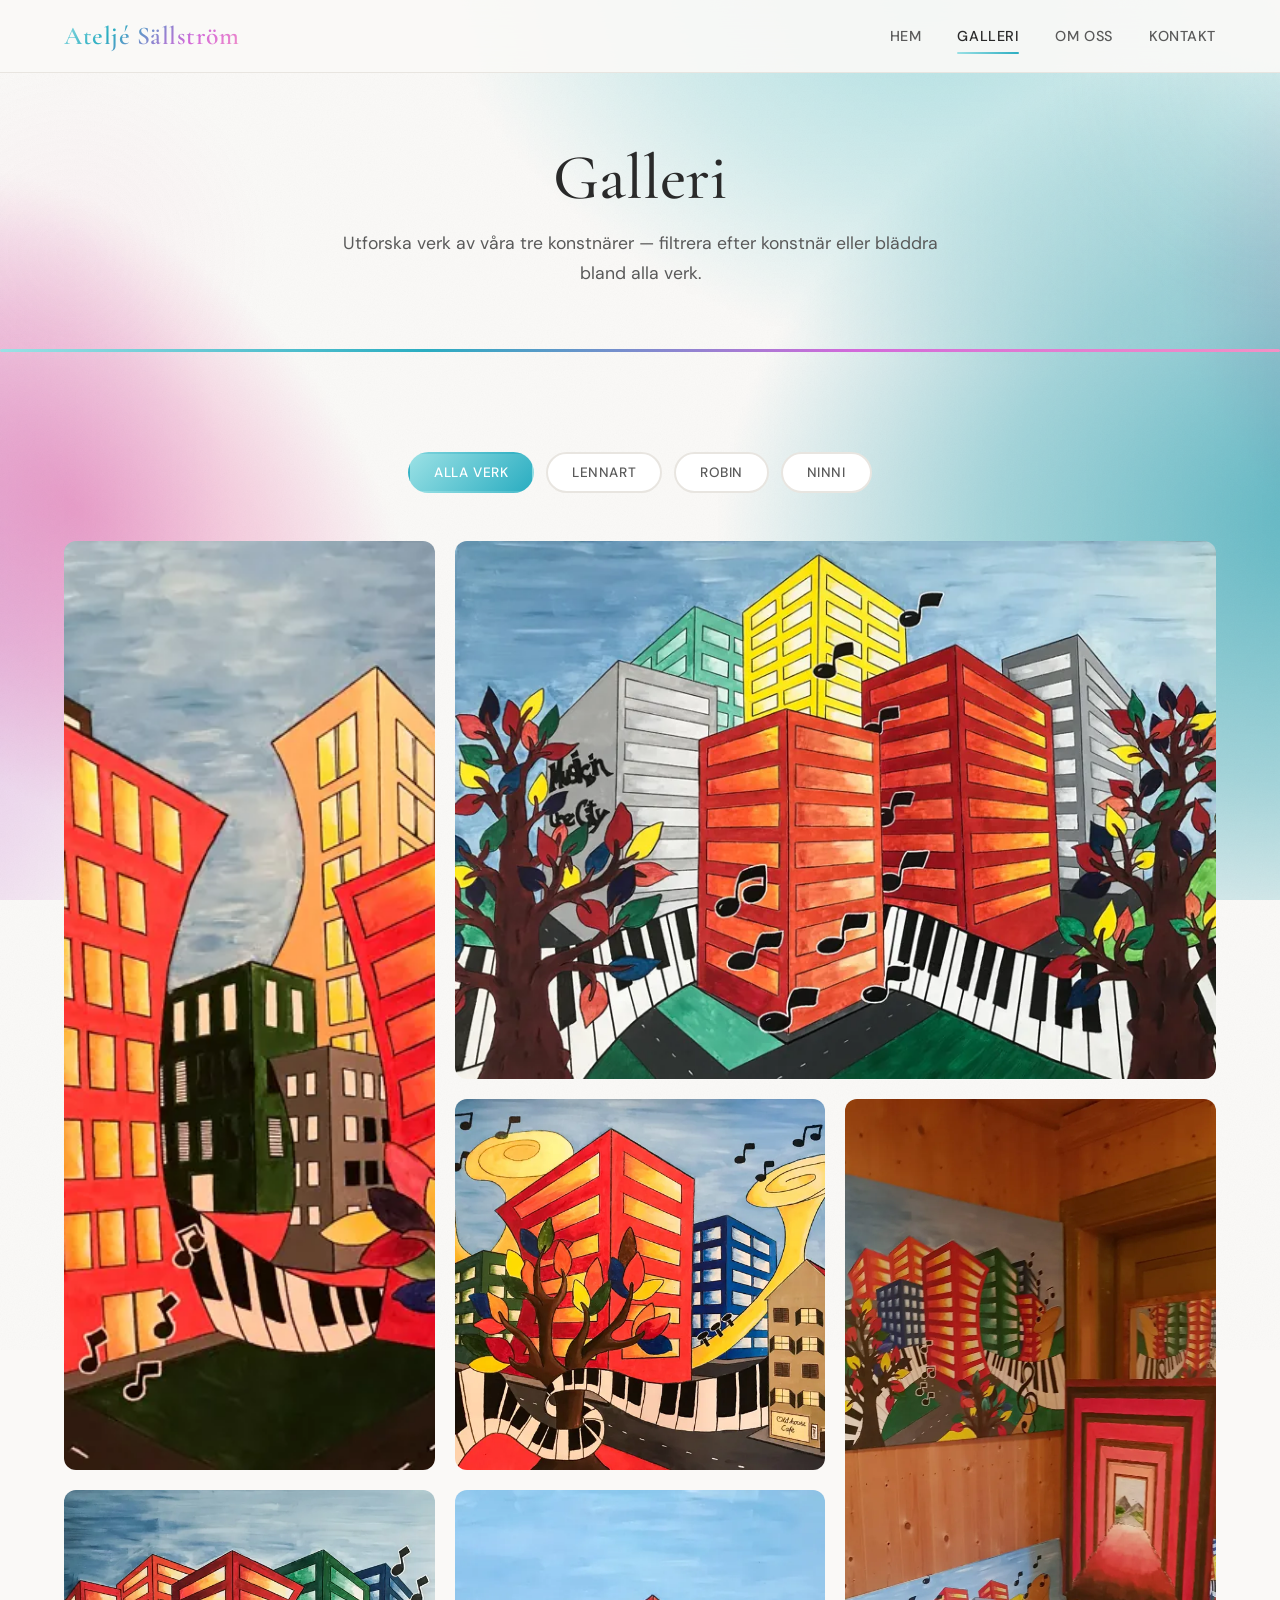
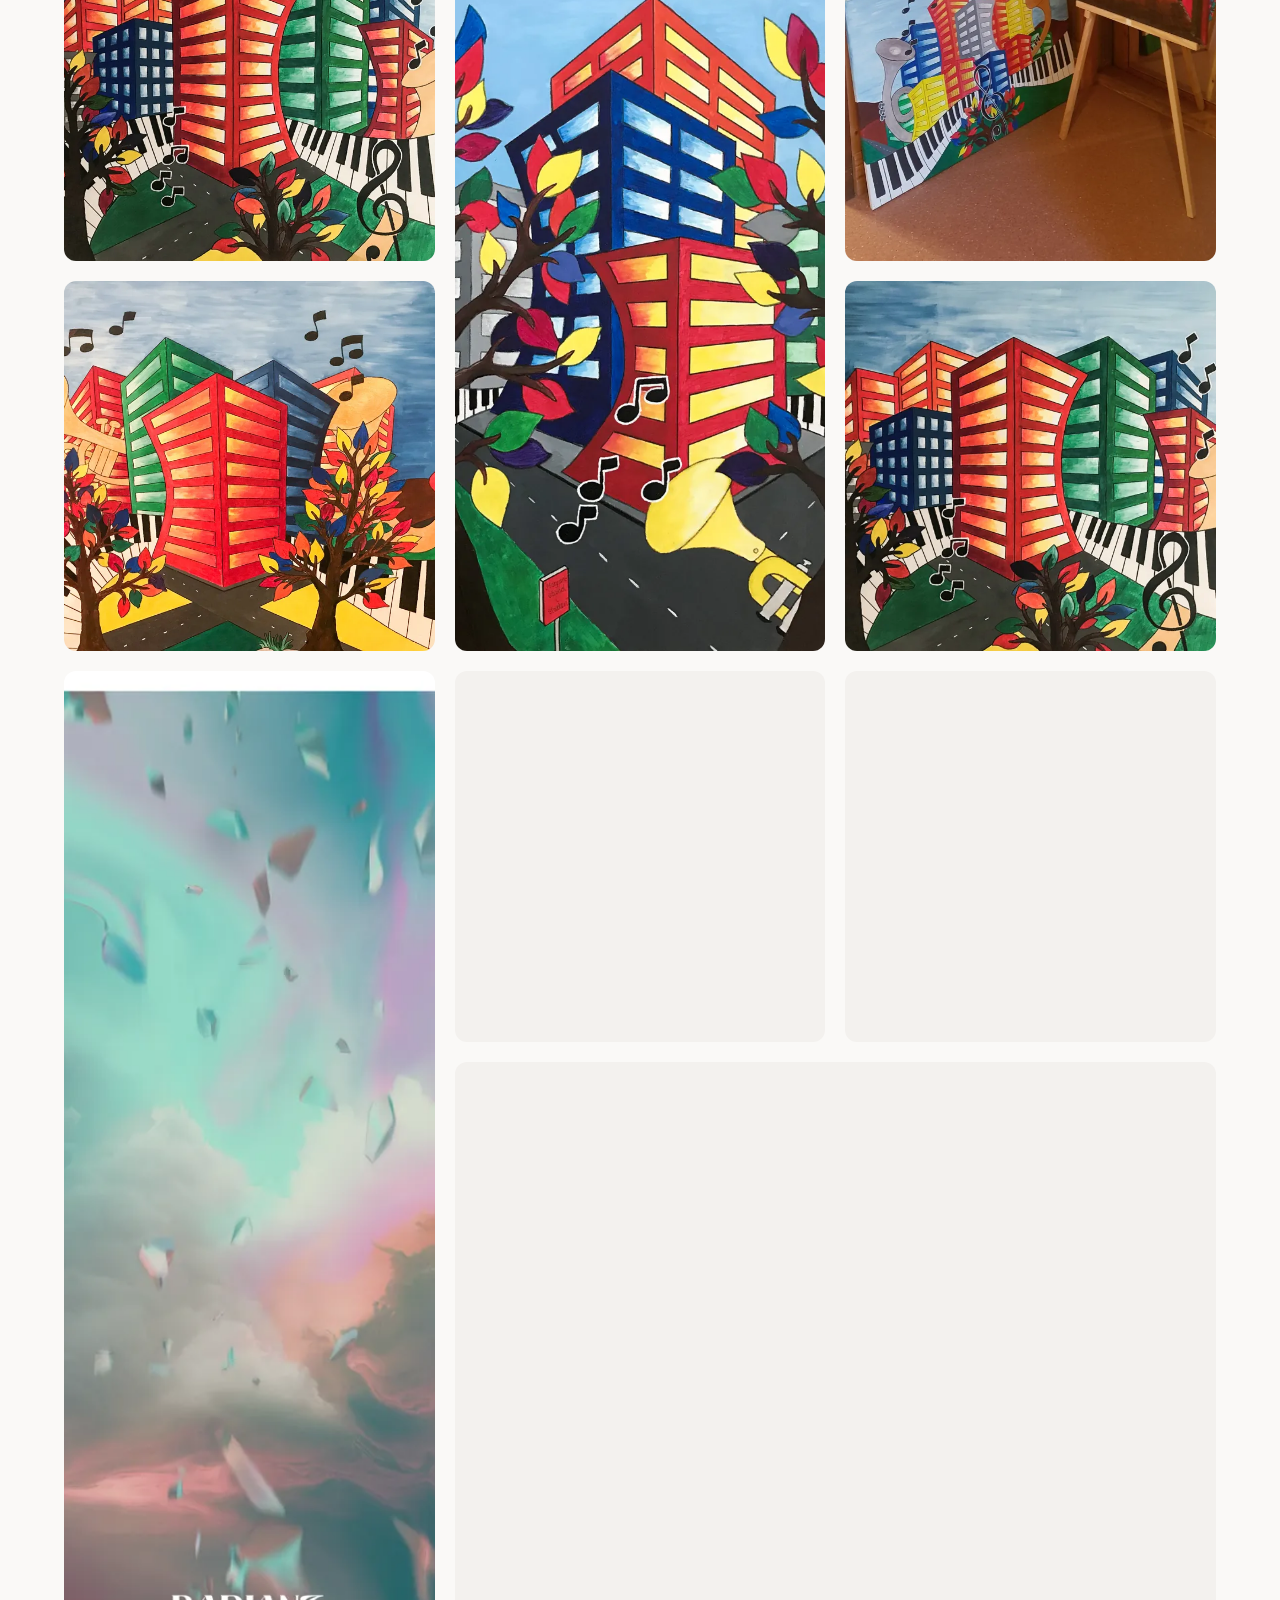
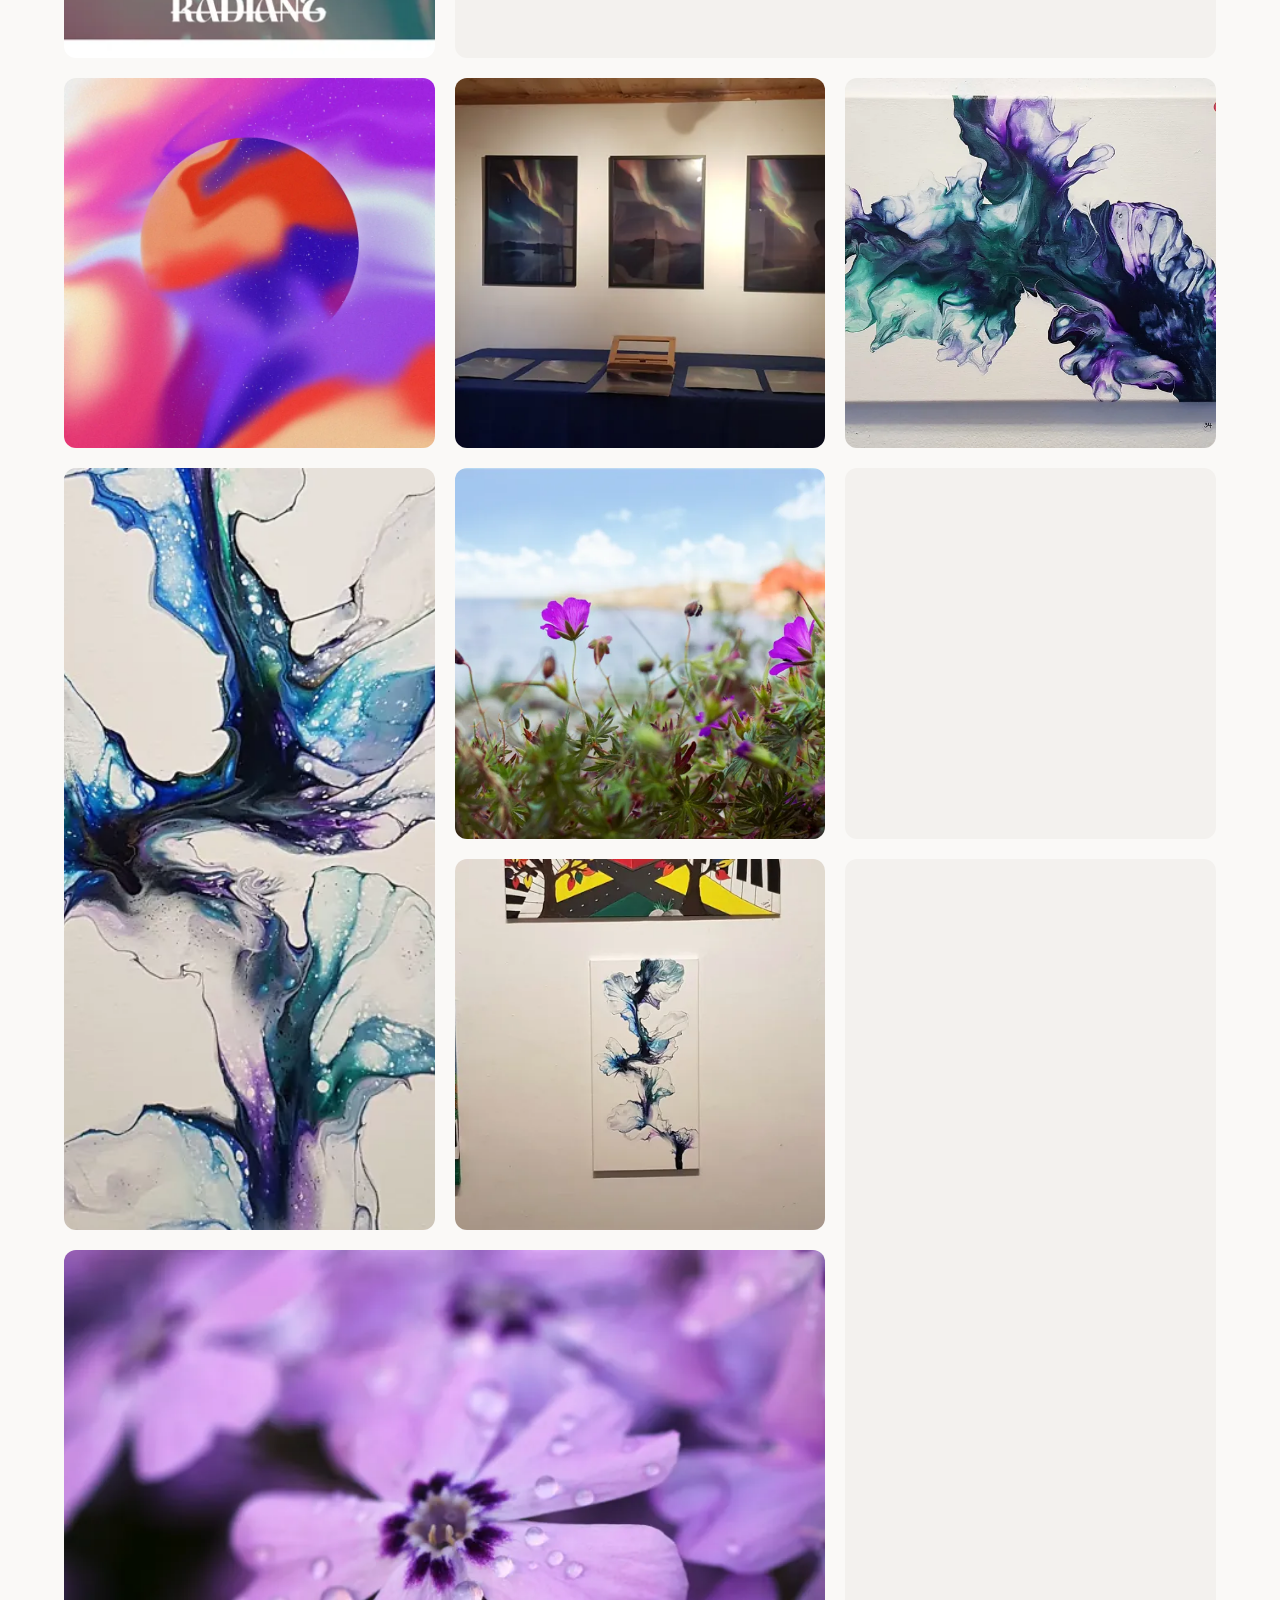
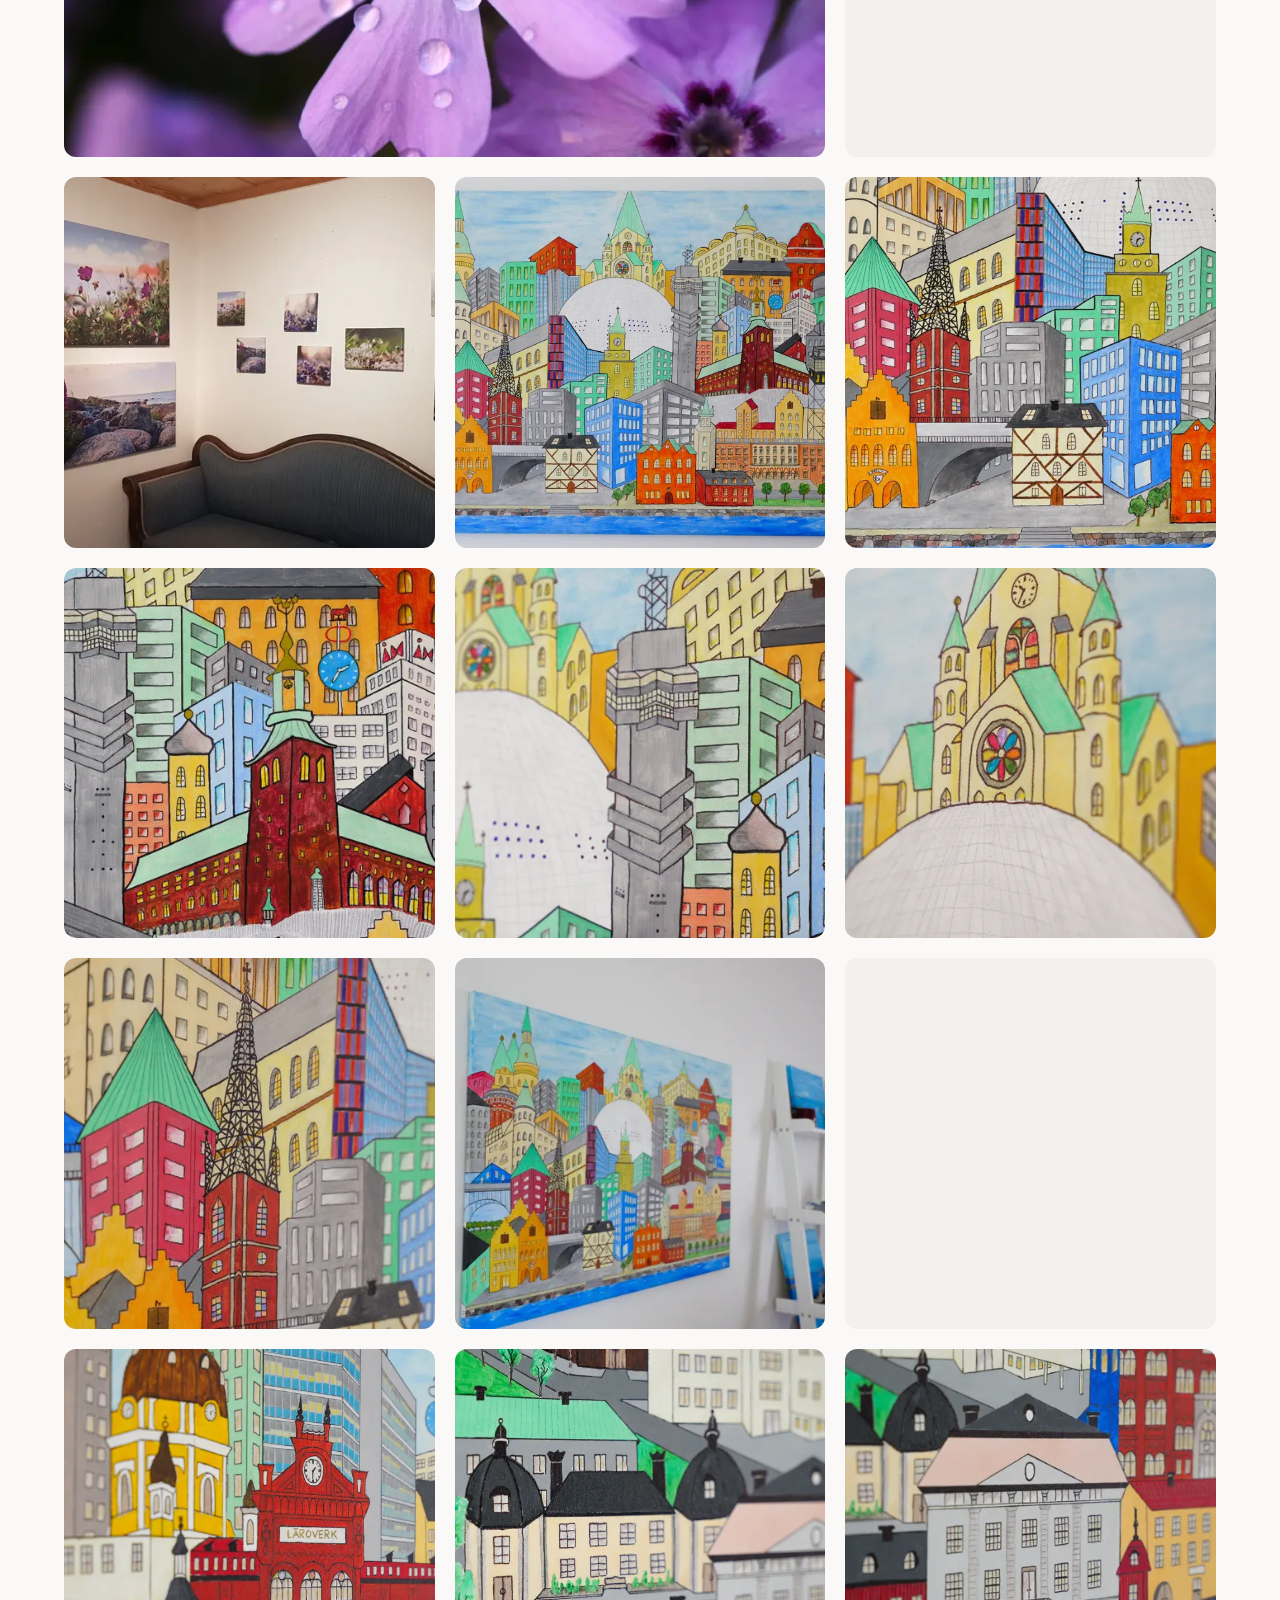
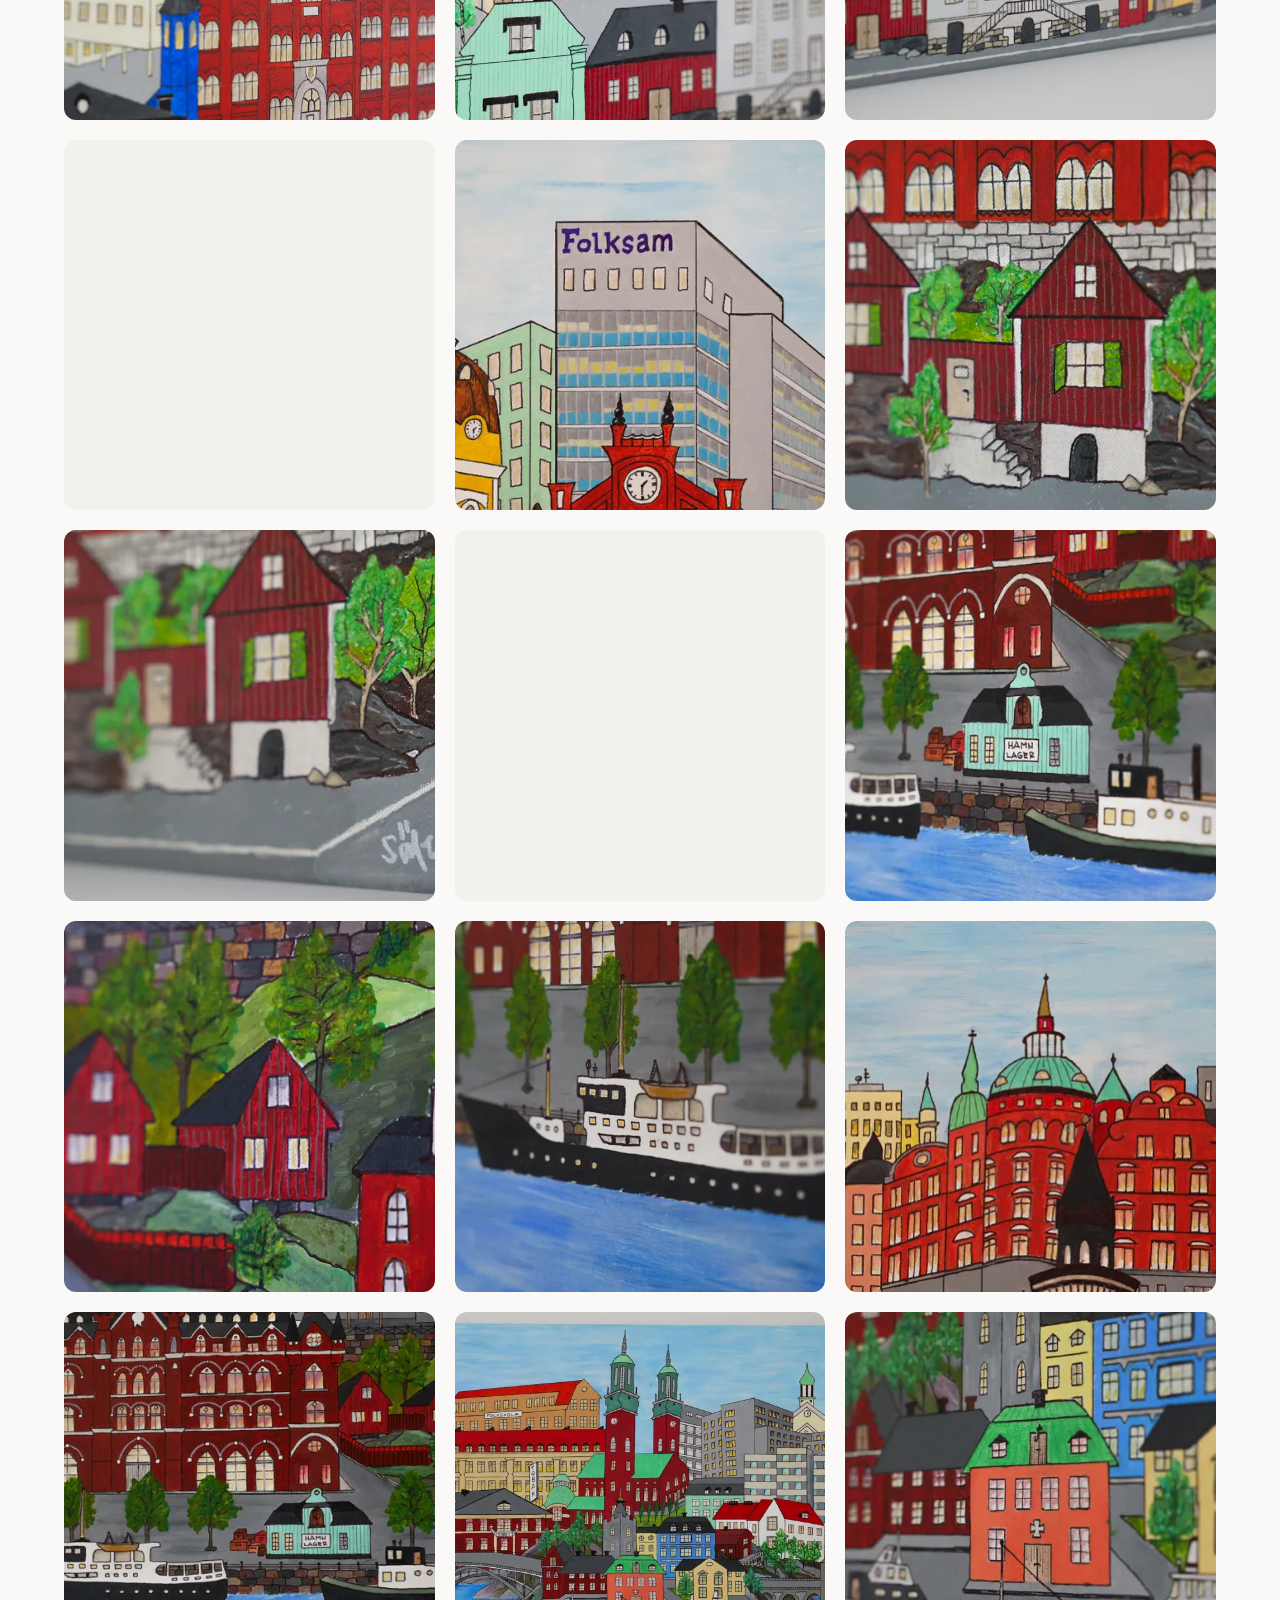
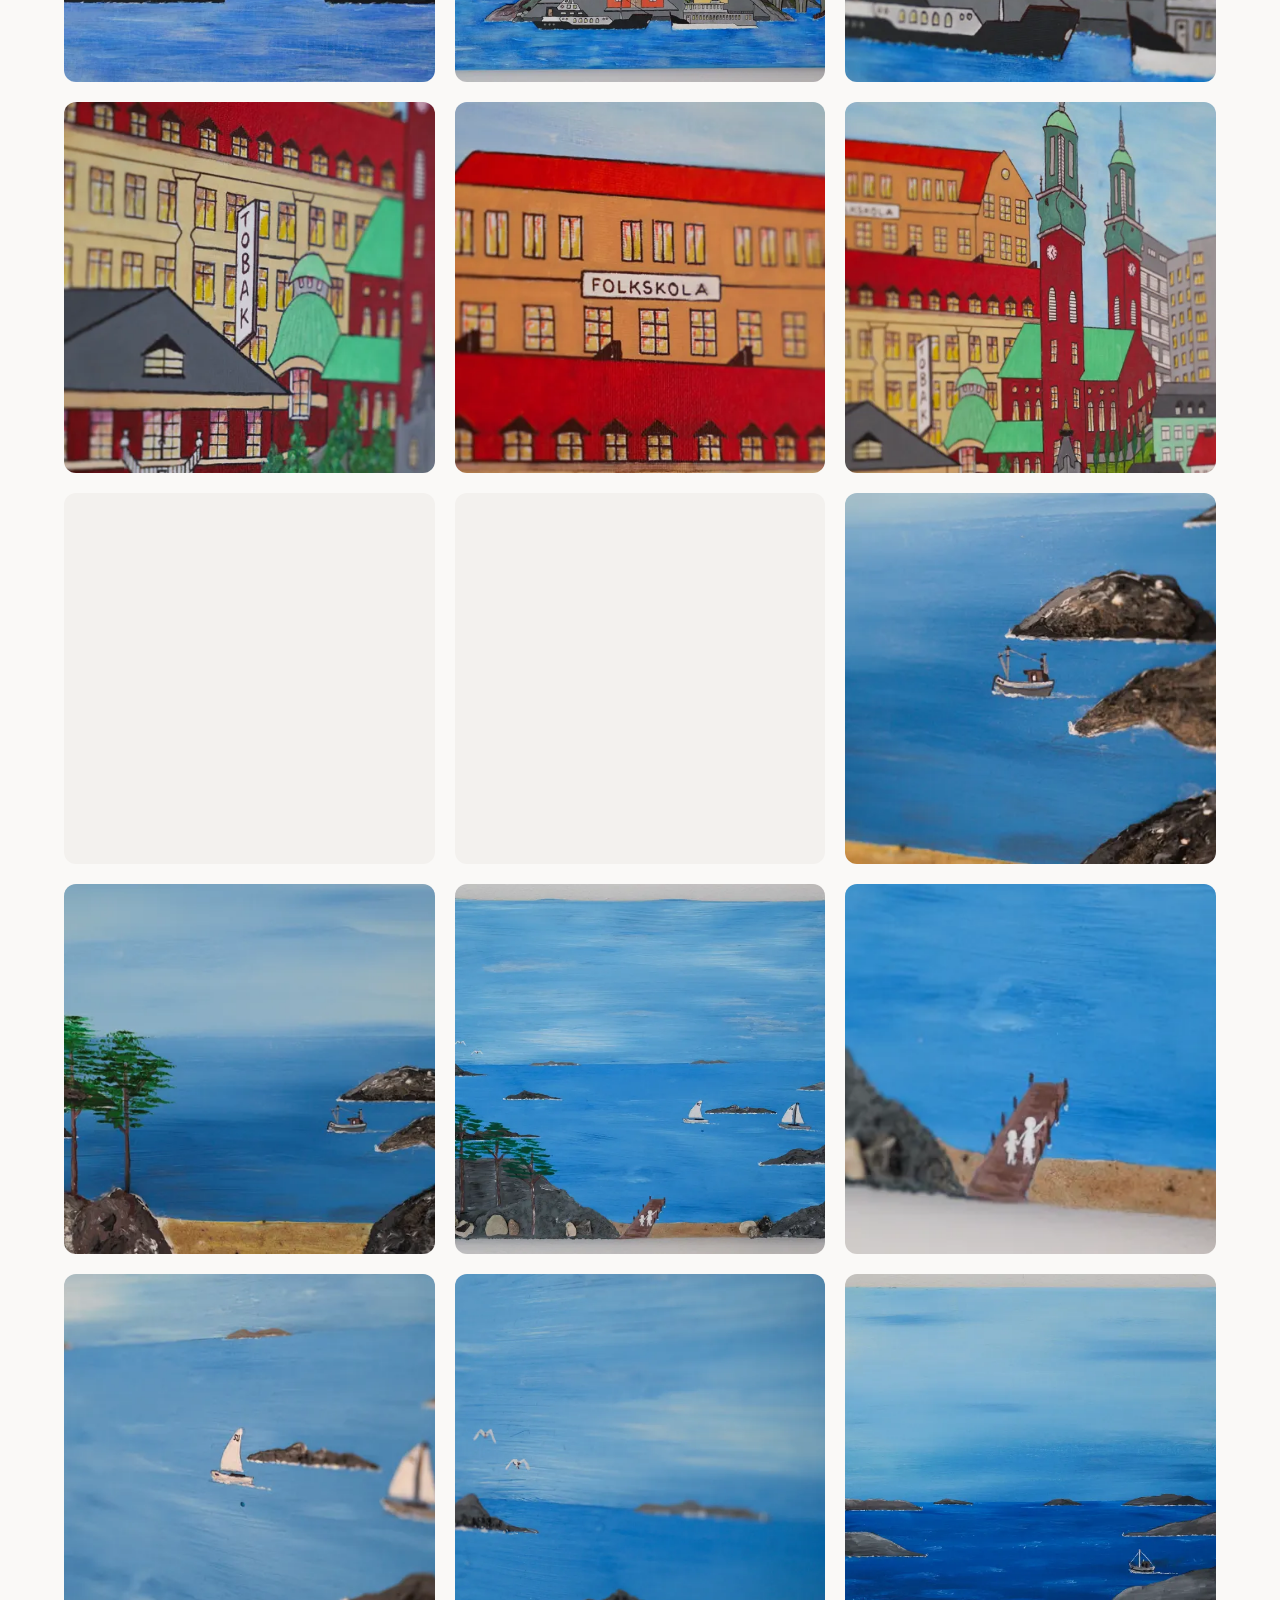
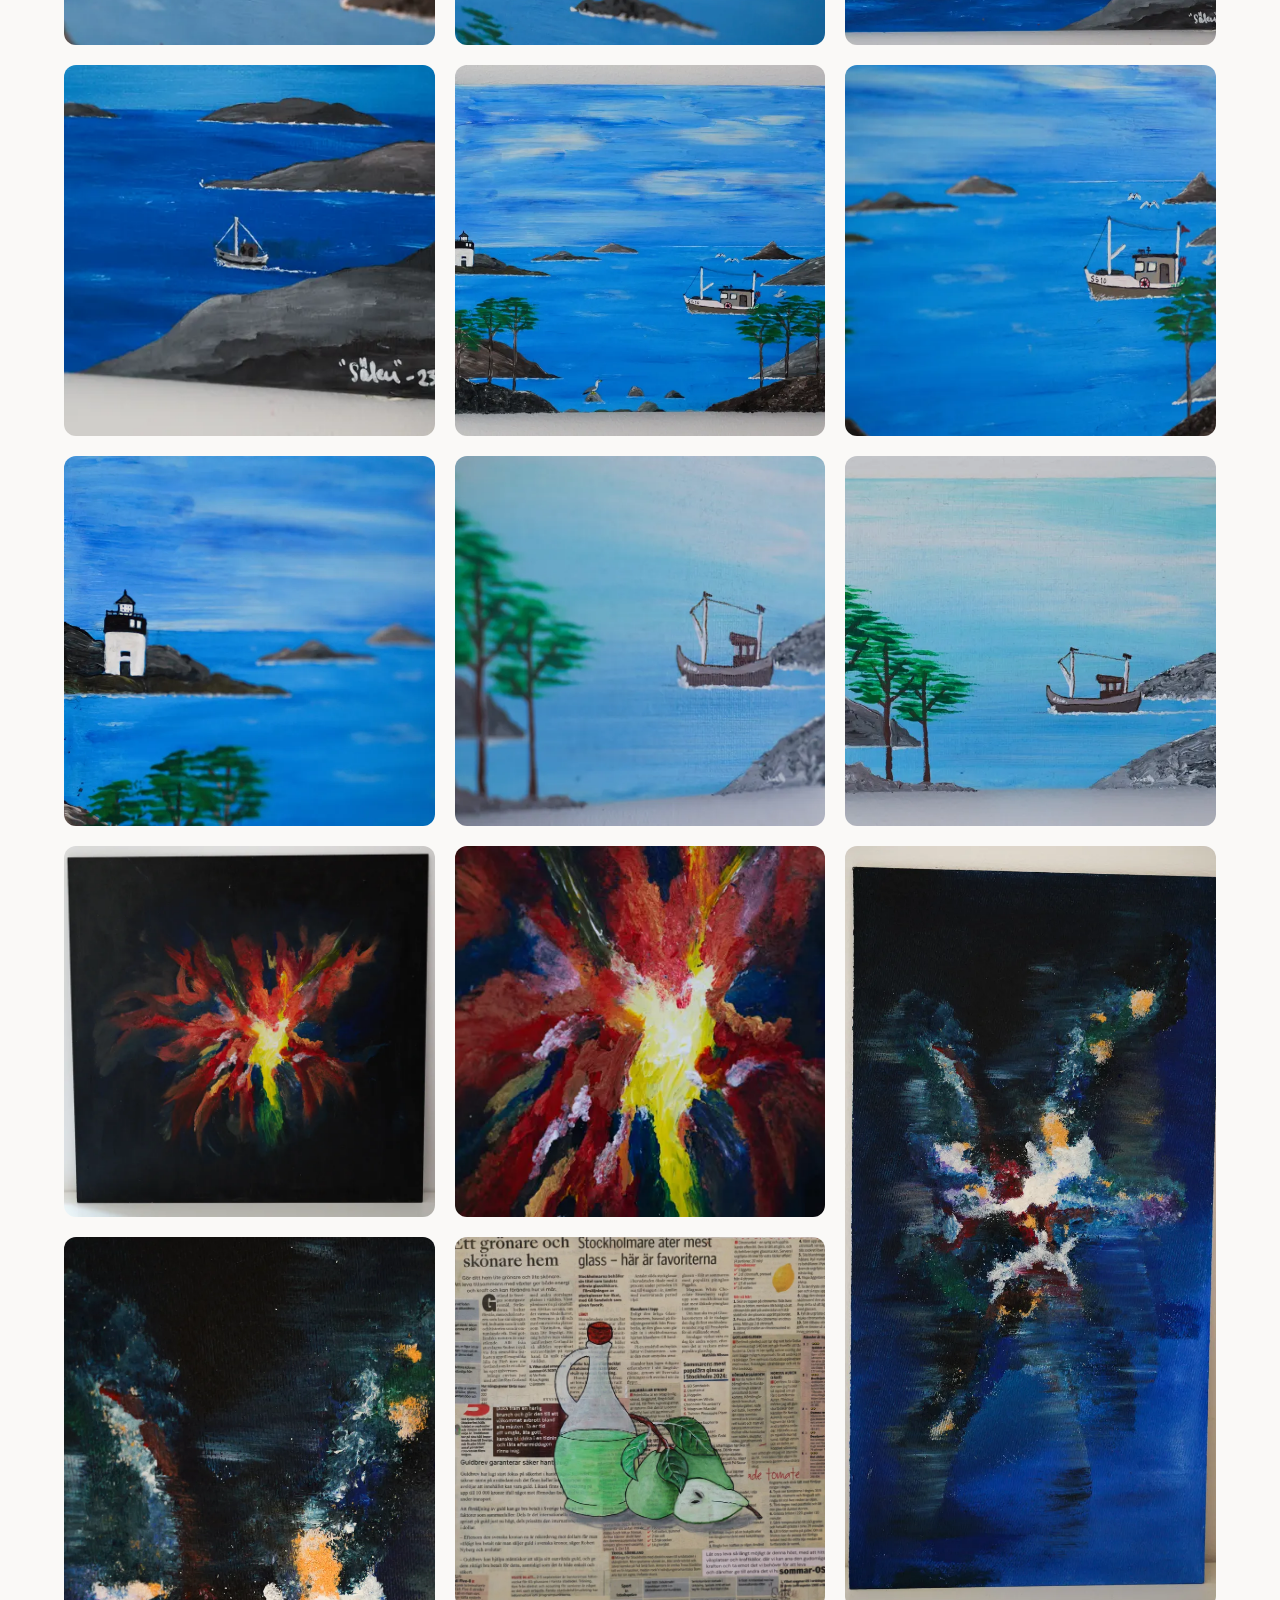
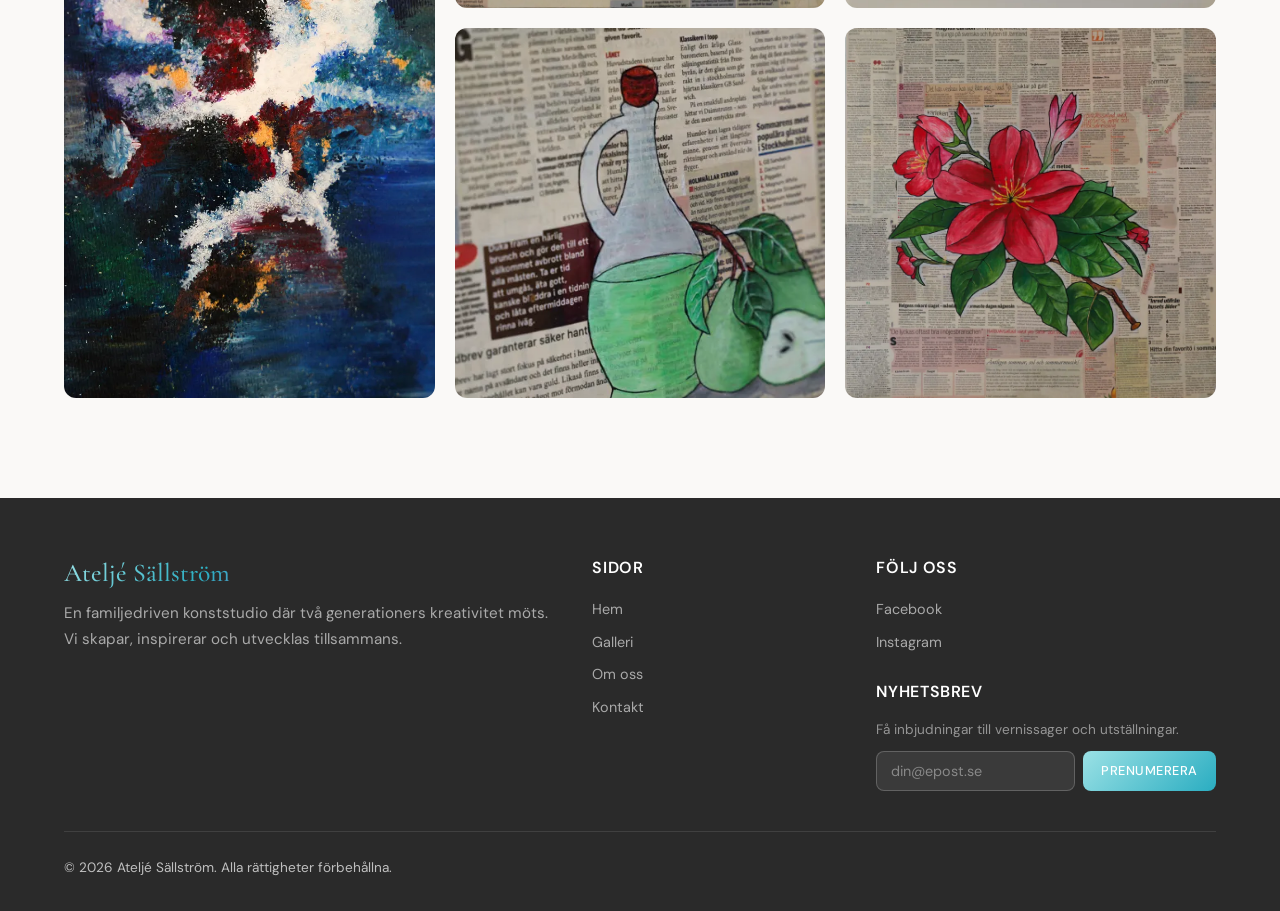
==== commit 84ce8a0e: "Site overhaul: performance, SEO, a11y, aurora background, data-driven gallery, Vercel migration - Op" ====
--- a/galleri.html
+++ b/galleri.html
@@ -8,31 +8,47 @@
     content="Galleri — Utforska konstverk av Lennart, Robin och Ninni Sällström. Akrylmålningar, digital konst, fotografi och mer.">
   <title>Galleri — Ateljé Sällström</title>
 
+  <link rel="canonical" href="https://ateljesallstrom.se/galleri.html">
+  <meta property="og:type" content="website">
+  <meta property="og:site_name" content="Ateljé Sällström">
+  <meta property="og:title" content="Galleri — Ateljé Sällström">
+  <meta property="og:description"
+    content="Utforska konstverk av Lennart, Robin och Ninni Sällström — akryl, digital konst och fotografi.">
+  <meta property="og:url" content="https://ateljesallstrom.se/galleri.html">
+  <meta property="og:image" content="https://ateljesallstrom.se/images/opt/og-image.jpg">
+  <meta property="og:locale" content="sv_SE">
+  <meta name="twitter:card" content="summary_large_image">
+
   <link rel="preconnect" href="https://fonts.googleapis.com">
   <link rel="preconnect" href="https://fonts.gstatic.com" crossorigin>
   <link
     href="https://fonts.googleapis.com/css2?family=Cormorant+Garamond:ital,wght@0,300;0,400;0,500;0,600;1,300;1,400&family=DM+Sans:ital,wght@0,400;0,500;0,600;0,700;1,400&display=swap"
     rel="stylesheet">
 
-  <script src="https://unpkg.com/lucide@latest"></script>
   <link rel="stylesheet" href="css/style.css">
-  <link rel="icon" type="image/svg+xml"
-    href="data:image/svg+xml,<svg xmlns='http://www.w3.org/2000/svg' viewBox='0 0 100 100'><text y='.9em' font-size='90'>🎨</text></svg>">
+  <link rel="icon" type="image/svg+xml" href="favicon.svg">
+
+  <script src="https://unpkg.com/lucide@0.454.0/dist/umd/lucide.min.js" defer></script>
+  <script src="js/aurora.js" defer></script>
+  <script src="js/works.js" defer></script>
+  <script src="js/main.js" defer></script>
 </head>
 
 <body>
 
+  <a class="skip-link" href="#main">Till innehållet</a>
+
   <!-- Navigation -->
-  <nav class="nav">
+  <nav class="nav" aria-label="Huvudmeny">
     <div class="nav__inner">
       <a href="index.html" class="nav__logo">Ateljé Sällström</a>
       <div class="nav__links">
         <a href="index.html" class="nav__link">Hem</a>
-        <a href="galleri.html" class="nav__link active">Galleri</a>
+        <a href="galleri.html" class="nav__link">Galleri</a>
         <a href="om-oss.html" class="nav__link">Om oss</a>
         <a href="kontakt.html" class="nav__link">Kontakt</a>
       </div>
-      <button class="nav__hamburger" aria-label="Meny">
+      <button class="nav__hamburger" aria-label="Meny" aria-expanded="false">
         <span></span>
         <span></span>
         <span></span>
@@ -40,557 +56,38 @@
     </div>
   </nav>
 
-  <!-- Page Header -->
-  <div class="page-header">
-    <h1>Galleri</h1>
-    <p>Utforska verk av våra tre konstnärer — filtrera efter konstnär eller bläddra bland alla verk.</p>
-  </div>
+  <main id="main">
 
-  <hr class="gradient-divider">
+    <!-- Page Header -->
+    <div class="page-header">
+      <h1>Galleri</h1>
+      <p>Utforska verk av våra tre konstnärer — filtrera efter konstnär eller bläddra bland alla verk.</p>
+    </div>
 
-  <!-- Gallery Section -->
-  <section class="section">
-    <div class="container">
+    <hr class="gradient-divider">
 
-      <!-- Filter Buttons -->
-      <div class="gallery-filters fade-in">
-        <button class="filter-btn active" data-filter="alla">Alla verk</button>
-        <button class="filter-btn" data-filter="lennart">Lennart</button>
-        <button class="filter-btn" data-filter="robin">Robin</button>
-        <button class="filter-btn" data-filter="ninni">Ninni</button>
-      </div>
+    <!-- Gallery Section -->
+    <section class="section">
+      <div class="container">
 
-      <!-- Gallery Grid -->
-      <div class="gallery-grid">
-
-        <!-- Salen-serien — Lennart (01–48) -->
-        <div class="gallery-item fade-in" data-artist="lennart">
-          <img src="images/Edited/salen01.jpg" alt="Salen 01 — Lennart Sällström" loading="lazy">
-          <div class="gallery-item__overlay">
-            <h4>Verk 1</h4>
-            <span>Lennart Sällström — Akryl</span>
-          </div>
+        <!-- Filter Buttons -->
+        <div class="gallery-filters fade-in" role="group" aria-label="Filtrera efter konstnär">
+          <button class="filter-btn active" data-filter="alla" aria-pressed="true">Alla verk</button>
+          <button class="filter-btn" data-filter="lennart" aria-pressed="false">Lennart</button>
+          <button class="filter-btn" data-filter="robin" aria-pressed="false">Robin</button>
+          <button class="filter-btn" data-filter="ninni" aria-pressed="false">Ninni</button>
         </div>
 
-        <div class="gallery-item fade-in" data-artist="lennart">
-          <img src="images/Edited/salen02.jpg" alt="Salen 02 — Lennart Sällström" loading="lazy">
-          <div class="gallery-item__overlay">
-            <h4>Verk 2</h4>
-            <span>Lennart Sällström — Akryl</span>
-          </div>
-        </div>
-
-        <div class="gallery-item fade-in" data-artist="lennart">
-          <img src="images/Edited/salen03.jpg" alt="Salen 03 — Lennart Sällström" loading="lazy">
-          <div class="gallery-item__overlay">
-            <h4>Verk 3</h4>
-            <span>Lennart Sällström — Akryl</span>
-          </div>
-        </div>
-
-        <div class="gallery-item fade-in" data-artist="lennart">
-          <img src="images/Edited/salen04.jpg" alt="Salen 04 — Lennart Sällström" loading="lazy">
-          <div class="gallery-item__overlay">
-            <h4>Verk 4</h4>
-            <span>Lennart Sällström — Akryl</span>
-          </div>
-        </div>
-
-        <div class="gallery-item fade-in" data-artist="lennart">
-          <img src="images/Edited/salen05.jpg" alt="Salen 05 — Lennart Sällström" loading="lazy">
-          <div class="gallery-item__overlay">
-            <h4>Verk 5</h4>
-            <span>Lennart Sällström — Akryl</span>
-          </div>
-        </div>
-
-        <div class="gallery-item fade-in" data-artist="lennart">
-          <img src="images/Edited/salen06.jpg" alt="Salen 06 — Lennart Sällström" loading="lazy">
-          <div class="gallery-item__overlay">
-            <h4>Verk 6</h4>
-            <span>Lennart Sällström — Akryl</span>
-          </div>
-        </div>
-
-        <div class="gallery-item fade-in" data-artist="lennart">
-          <img src="images/Edited/salen07.jpg" alt="Salen 07 — Lennart Sällström" loading="lazy">
-          <div class="gallery-item__overlay">
-            <h4>Verk 7</h4>
-            <span>Lennart Sällström — Akryl</span>
-          </div>
-        </div>
-
-        <div class="gallery-item fade-in" data-artist="lennart">
-          <img src="images/Edited/salen08.jpg" alt="Salen 08 — Lennart Sällström" loading="lazy">
-          <div class="gallery-item__overlay">
-            <h4>Verk 8</h4>
-            <span>Lennart Sällström — Akryl</span>
-          </div>
-        </div>
-
-        <div class="gallery-item fade-in" data-artist="lennart">
-          <img src="images/Edited/salen09.jpg" alt="Salen 09 — Lennart Sällström" loading="lazy">
-          <div class="gallery-item__overlay">
-            <h4>Verk 9</h4>
-            <span>Lennart Sällström — Akryl</span>
-          </div>
-        </div>
-
-        <div class="gallery-item fade-in" data-artist="lennart">
-          <img src="images/Edited/salen10.jpg" alt="Salen 10 — Lennart Sällström" loading="lazy">
-          <div class="gallery-item__overlay">
-            <h4>Verk 10</h4>
-            <span>Lennart Sällström — Akryl</span>
-          </div>
-        </div>
-
-        <div class="gallery-item fade-in" data-artist="lennart">
-          <img src="images/Edited/salen11.jpg" alt="Salen 11 — Lennart Sällström" loading="lazy">
-          <div class="gallery-item__overlay">
-            <h4>Verk 11</h4>
-            <span>Lennart Sällström — Akryl</span>
-          </div>
-        </div>
-
-        <div class="gallery-item fade-in" data-artist="lennart">
-          <img src="images/Edited/salen12.jpg" alt="Salen 12 — Lennart Sällström" loading="lazy">
-          <div class="gallery-item__overlay">
-            <h4>Verk 12</h4>
-            <span>Lennart Sällström — Akryl</span>
-          </div>
-        </div>
-
-        <div class="gallery-item fade-in" data-artist="lennart">
-          <img src="images/Edited/salen13.jpg" alt="Salen 13 — Lennart Sällström" loading="lazy">
-          <div class="gallery-item__overlay">
-            <h4>Verk 13</h4>
-            <span>Lennart Sällström — Akryl</span>
-          </div>
-        </div>
-
-        <div class="gallery-item fade-in" data-artist="lennart">
-          <img src="images/Edited/salen14.jpg" alt="Salen 14 — Lennart Sällström" loading="lazy">
-          <div class="gallery-item__overlay">
-            <h4>Verk 14</h4>
-            <span>Lennart Sällström — Akryl</span>
-          </div>
-        </div>
-
-        <div class="gallery-item fade-in" data-artist="lennart">
-          <img src="images/Edited/salen15.jpg" alt="Salen 15 — Lennart Sällström" loading="lazy">
-          <div class="gallery-item__overlay">
-            <h4>Verk 15</h4>
-            <span>Lennart Sällström — Akryl</span>
-          </div>
-        </div>
-
-        <div class="gallery-item fade-in" data-artist="lennart">
-          <img src="images/Edited/salen16.jpg" alt="Salen 16 — Lennart Sällström" loading="lazy">
-          <div class="gallery-item__overlay">
-            <h4>Verk 16</h4>
-            <span>Lennart Sällström — Akryl</span>
-          </div>
-        </div>
-
-        <div class="gallery-item fade-in" data-artist="lennart">
-          <img src="images/Edited/salen17.jpg" alt="Salen 17 — Lennart Sällström" loading="lazy">
-          <div class="gallery-item__overlay">
-            <h4>Verk 17</h4>
-            <span>Lennart Sällström — Akryl</span>
-          </div>
-        </div>
-
-        <div class="gallery-item fade-in" data-artist="lennart">
-          <img src="images/Edited/salen18.jpg" alt="Salen 18 — Lennart Sällström" loading="lazy">
-          <div class="gallery-item__overlay">
-            <h4>Verk 18</h4>
-            <span>Lennart Sällström — Akryl</span>
-          </div>
-        </div>
-
-        <div class="gallery-item fade-in" data-artist="lennart">
-          <img src="images/Edited/salen19.jpg" alt="Salen 19 — Lennart Sällström" loading="lazy">
-          <div class="gallery-item__overlay">
-            <h4>Verk 19</h4>
-            <span>Lennart Sällström — Akryl</span>
-          </div>
-        </div>
-
-        <div class="gallery-item fade-in" data-artist="lennart">
-          <img src="images/Edited/salen20.jpg" alt="Salen 20 — Lennart Sällström" loading="lazy">
-          <div class="gallery-item__overlay">
-            <h4>Verk 20</h4>
-            <span>Lennart Sällström — Akryl</span>
-          </div>
-        </div>
-
-        <div class="gallery-item fade-in" data-artist="lennart">
-          <img src="images/Edited/salen21.jpg" alt="Salen 21 — Lennart Sällström" loading="lazy">
-          <div class="gallery-item__overlay">
-            <h4>Verk 21</h4>
-            <span>Lennart Sällström — Akryl</span>
-          </div>
-        </div>
-
-        <div class="gallery-item fade-in" data-artist="lennart">
-          <img src="images/Edited/salen22.jpg" alt="Salen 22 — Lennart Sällström" loading="lazy">
-          <div class="gallery-item__overlay">
-            <h4>Verk 22</h4>
-            <span>Lennart Sällström — Akryl</span>
-          </div>
-        </div>
-
-        <div class="gallery-item fade-in" data-artist="lennart">
-          <img src="images/Edited/salen23.jpg" alt="Salen 23 — Lennart Sällström" loading="lazy">
-          <div class="gallery-item__overlay">
-            <h4>Verk 23</h4>
-            <span>Lennart Sällström — Akryl</span>
-          </div>
-        </div>
-
-        <div class="gallery-item fade-in" data-artist="lennart">
-          <img src="images/Edited/salen24.jpg" alt="Salen 24 — Lennart Sällström" loading="lazy">
-          <div class="gallery-item__overlay">
-            <h4>Verk 24</h4>
-            <span>Lennart Sällström — Akryl</span>
-          </div>
-        </div>
-
-        <div class="gallery-item fade-in" data-artist="lennart">
-          <img src="images/Edited/salen25.jpg" alt="Salen 25 — Lennart Sällström" loading="lazy">
-          <div class="gallery-item__overlay">
-            <h4>Verk 25</h4>
-            <span>Lennart Sällström — Akryl</span>
-          </div>
-        </div>
-
-        <div class="gallery-item fade-in" data-artist="lennart">
-          <img src="images/Edited/salen26.jpg" alt="Salen 26 — Lennart Sällström" loading="lazy">
-          <div class="gallery-item__overlay">
-            <h4>Verk 26</h4>
-            <span>Lennart Sällström — Akryl</span>
-          </div>
-        </div>
-
-        <div class="gallery-item fade-in" data-artist="lennart">
-          <img src="images/Edited/salen27.jpg" alt="Salen 27 — Lennart Sällström" loading="lazy">
-          <div class="gallery-item__overlay">
-            <h4>Verk 27</h4>
-            <span>Lennart Sällström — Akryl</span>
-          </div>
-        </div>
-
-        <div class="gallery-item fade-in" data-artist="lennart">
-          <img src="images/Edited/salen28.jpg" alt="Salen 28 — Lennart Sällström" loading="lazy">
-          <div class="gallery-item__overlay">
-            <h4>Verk 28</h4>
-            <span>Lennart Sällström — Akryl</span>
-          </div>
-        </div>
-
-        <div class="gallery-item fade-in" data-artist="lennart">
-          <img src="images/Edited/salen29.jpg" alt="Salen 29 — Lennart Sällström" loading="lazy">
-          <div class="gallery-item__overlay">
-            <h4>Verk 29</h4>
-            <span>Lennart Sällström — Akryl</span>
-          </div>
-        </div>
-
-        <div class="gallery-item fade-in" data-artist="lennart">
-          <img src="images/Edited/salen30.jpg" alt="Salen 30 — Lennart Sällström" loading="lazy">
-          <div class="gallery-item__overlay">
-            <h4>Verk 30</h4>
-            <span>Lennart Sällström — Akryl</span>
-          </div>
-        </div>
-
-        <div class="gallery-item fade-in" data-artist="lennart">
-          <img src="images/Edited/salen31.jpg" alt="Salen 31 — Lennart Sällström" loading="lazy">
-          <div class="gallery-item__overlay">
-            <h4>Verk 31</h4>
-            <span>Lennart Sällström — Akryl</span>
-          </div>
-        </div>
-
-        <div class="gallery-item fade-in" data-artist="lennart">
-          <img src="images/Edited/salen32.jpg" alt="Salen 32 — Lennart Sällström" loading="lazy">
-          <div class="gallery-item__overlay">
-            <h4>Verk 32</h4>
-            <span>Lennart Sällström — Akryl</span>
-          </div>
-        </div>
-
-        <div class="gallery-item fade-in" data-artist="lennart">
-          <img src="images/Edited/salen33.jpg" alt="Salen 33 — Lennart Sällström" loading="lazy">
-          <div class="gallery-item__overlay">
-            <h4>Verk 33</h4>
-            <span>Lennart Sällström — Akryl</span>
-          </div>
-        </div>
-
-        <div class="gallery-item fade-in" data-artist="lennart">
-          <img src="images/Edited/salen34.jpg" alt="Salen 34 — Lennart Sällström" loading="lazy">
-          <div class="gallery-item__overlay">
-            <h4>Verk 34</h4>
-            <span>Lennart Sällström — Akryl</span>
-          </div>
-        </div>
-
-        <div class="gallery-item fade-in" data-artist="lennart">
-          <img src="images/Edited/salen35.jpg" alt="Salen 35 — Lennart Sällström" loading="lazy">
-          <div class="gallery-item__overlay">
-            <h4>Verk 35</h4>
-            <span>Lennart Sällström — Akryl</span>
-          </div>
-        </div>
-
-        <div class="gallery-item fade-in" data-artist="lennart">
-          <img src="images/Edited/salen36.jpg" alt="Salen 36 — Lennart Sällström" loading="lazy">
-          <div class="gallery-item__overlay">
-            <h4>Verk 36</h4>
-            <span>Lennart Sällström — Akryl</span>
-          </div>
-        </div>
-
-        <div class="gallery-item fade-in" data-artist="lennart">
-          <img src="images/Edited/salen37.jpg" alt="Salen 37 — Lennart Sällström" loading="lazy">
-          <div class="gallery-item__overlay">
-            <h4>Verk 37</h4>
-            <span>Lennart Sällström — Akryl</span>
-          </div>
-        </div>
-
-        <div class="gallery-item fade-in" data-artist="lennart">
-          <img src="images/Edited/salen38.jpg" alt="Salen 38 — Lennart Sällström" loading="lazy">
-          <div class="gallery-item__overlay">
-            <h4>Verk 38</h4>
-            <span>Lennart Sällström — Akryl</span>
-          </div>
-        </div>
-
-        <div class="gallery-item fade-in" data-artist="lennart">
-          <img src="images/Edited/salen39.jpg" alt="Salen 39 — Lennart Sällström" loading="lazy">
-          <div class="gallery-item__overlay">
-            <h4>Verk 39</h4>
-            <span>Lennart Sällström — Akryl</span>
-          </div>
-        </div>
-
-        <div class="gallery-item fade-in" data-artist="lennart">
-          <img src="images/Edited/salen40.jpg" alt="Salen 40 — Lennart Sällström" loading="lazy">
-          <div class="gallery-item__overlay">
-            <h4>Verk 40</h4>
-            <span>Lennart Sällström — Akryl</span>
-          </div>
-        </div>
-
-        <div class="gallery-item fade-in" data-artist="lennart">
-          <img src="images/Edited/salen41.jpg" alt="Salen 41 — Lennart Sällström" loading="lazy">
-          <div class="gallery-item__overlay">
-            <h4>Verk 41</h4>
-            <span>Lennart Sällström — Akryl</span>
-          </div>
-        </div>
-
-        <div class="gallery-item fade-in" data-artist="lennart">
-          <img src="images/Edited/salen42.jpg" alt="Salen 42 — Lennart Sällström" loading="lazy">
-          <div class="gallery-item__overlay">
-            <h4>Verk 42</h4>
-            <span>Lennart Sällström — Akryl</span>
-          </div>
-        </div>
-
-        <div class="gallery-item fade-in" data-artist="lennart">
-          <img src="images/Edited/salen43.jpg" alt="Salen 43 — Lennart Sällström" loading="lazy">
-          <div class="gallery-item__overlay">
-            <h4>Verk 43</h4>
-            <span>Lennart Sällström — Akryl</span>
-          </div>
-        </div>
-
-        <div class="gallery-item fade-in" data-artist="lennart">
-          <img src="images/Edited/salen44.jpg" alt="Salen 44 — Lennart Sällström" loading="lazy">
-          <div class="gallery-item__overlay">
-            <h4>Verk 44</h4>
-            <span>Lennart Sällström — Akryl</span>
-          </div>
-        </div>
-
-        <div class="gallery-item fade-in" data-artist="lennart">
-          <img src="images/Edited/salen45.jpg" alt="Salen 45 — Lennart Sällström" loading="lazy">
-          <div class="gallery-item__overlay">
-            <h4>Verk 45</h4>
-            <span>Lennart Sällström — Akryl</span>
-          </div>
-        </div>
-
-        <div class="gallery-item fade-in" data-artist="lennart">
-          <img src="images/Edited/salen46.jpg" alt="Salen 46 — Lennart Sällström" loading="lazy">
-          <div class="gallery-item__overlay">
-            <h4>Verk 46</h4>
-            <span>Lennart Sällström — Akryl</span>
-          </div>
-        </div>
-
-        <div class="gallery-item fade-in" data-artist="lennart">
-          <img src="images/Edited/salen47.jpg" alt="Salen 47 — Lennart Sällström" loading="lazy">
-          <div class="gallery-item__overlay">
-            <h4>Verk 47</h4>
-            <span>Lennart Sällström — Akryl</span>
-          </div>
-        </div>
-
-        <div class="gallery-item fade-in" data-artist="lennart">
-          <img src="images/Edited/salen48.jpg" alt="Salen 48 — Lennart Sällström" loading="lazy">
-          <div class="gallery-item__overlay">
-            <h4>Verk 48</h4>
-            <span>Lennart Sällström — Akryl</span>
-          </div>
-        </div>
-
-
-
-        <!-- Lennart — Stadssilhuetter -->
-        <div class="gallery-item gallery-item--tall fade-in" data-artist="lennart">
-          <img src="images/lennart01.jpg" alt="Stadssilhuetter — Lennart Sällström" loading="lazy">
-          <div class="gallery-item__overlay">
-            <h4>Stadssilhuetter</h4>
-            <span>Lennart Sällström — Akryl</span>
-          </div>
-        </div>
-
-        <!-- Robin — Interstellar Dreams -->
-        <div class="gallery-item fade-in" data-artist="robin">
-          <img src="images/robin03.png" alt="Interstellar Dreams — Robin Sällström" loading="lazy">
-          <div class="gallery-item__overlay">
-            <h4>Interstellar Dreams</h4>
-            <span>Robin Sällström — Digital</span>
-          </div>
-        </div>
-
-        <!-- Ninni — Under Ytan -->
-        <div class="gallery-item fade-in" data-artist="ninni">
-          <img src="images/ninni05.jpg" alt="Under Ytan — Ninni Sällström" loading="lazy">
-          <div class="gallery-item__overlay">
-            <h4>Under Ytan</h4>
-            <span>Ninni Sällström — Akryl pouring</span>
-          </div>
-        </div>
-
-        <!-- Lennart — Tänk -->
-        <div class="gallery-item fade-in" data-artist="lennart">
-          <img src="images/lennart02.jpg" alt="Tänk — Lennart Sällström" loading="lazy">
-          <div class="gallery-item__overlay">
-            <h4>Tänk</h4>
-            <span>Lennart Sällström — Akryl</span>
-          </div>
-        </div>
-
-        <!-- Robin — Digital Composition -->
-        <div class="gallery-item gallery-item--wide fade-in" data-artist="robin">
-          <img src="images/robin04.png" alt="Digital komposition — Robin Sällström" loading="lazy">
-          <div class="gallery-item__overlay">
-            <h4>Digital komposition</h4>
-            <span>Robin Sällström — Digital konst</span>
-          </div>
-        </div>
-
-        <!-- Ninni — Celestial Hues -->
-        <div class="gallery-item fade-in" data-artist="ninni">
-          <img src="images/ninni04.jpg" alt="Celestial Hues — Ninni Sällström" loading="lazy">
-          <div class="gallery-item__overlay">
-            <h4>Celestial Hues</h4>
-            <span>Ninni Sällström — Fotografi</span>
-          </div>
-        </div>
-
-        <!-- Lennart — Södermalm -->
-        <div class="gallery-item fade-in" data-artist="lennart">
-          <img src="images/lennart06.jpg" alt="Södermalm i färg — Lennart Sällström" loading="lazy">
-          <div class="gallery-item__overlay">
-            <h4>Södermalm i färg</h4>
-            <span>Lennart Sällström — Akryl</span>
-          </div>
-        </div>
-
-        <!-- Robin — Film still -->
-        <div class="gallery-item fade-in" data-artist="robin">
-          <img src="images/robin05.png" alt="Radiant — Robin Sällström" loading="lazy">
-          <div class="gallery-item__overlay">
-            <h4>Neonljus</h4>
-            <span>Robin Sällström — Digital konst</span>
-          </div>
-        </div>
-
-        <!-- Ninni — Nature photography -->
-        <div class="gallery-item gallery-item--tall fade-in" data-artist="ninni">
-          <img src="images/ninni22.jpg" alt="Naturens former — Ninni Sällström" loading="lazy">
-          <div class="gallery-item__overlay">
-            <h4>Naturens former</h4>
-            <span>Ninni Sällström — Fotografi</span>
-          </div>
-        </div>
-
-        <!-- Lennart — Abstract cityscape -->
-        <div class="gallery-item fade-in" data-artist="lennart">
-          <img src="images/lennart08.jpg" alt="Abstrakt stadsvy — Lennart Sällström" loading="lazy">
-          <div class="gallery-item__overlay">
-            <h4>Abstrakt stadsvy</h4>
-            <span>Lennart Sällström — Akryl</span>
-          </div>
-        </div>
-
-        <!-- Robin — Photography -->
-        <div class="gallery-item fade-in" data-artist="robin">
-          <img src="images/robin08.png" alt="Skymning — Robin Sällström" loading="lazy">
-          <div class="gallery-item__overlay">
-            <h4>Skymning</h4>
-            <span>Robin Sällström — Fotografi</span>
-          </div>
-        </div>
-
-        <!-- Ninni — Pouring abstract -->
-        <div class="gallery-item fade-in" data-artist="ninni">
-          <img src="images/ninni06.jpg" alt="Flytande färger — Ninni Sällström" loading="lazy">
-          <div class="gallery-item__overlay">
-            <h4>Flytande färger</h4>
-            <span>Ninni Sällström — Akryl pouring</span>
-          </div>
-        </div>
-
-        <!-- Lennart — Bold red painting -->
-        <div class="gallery-item fade-in" data-artist="lennart">
-          <img src="images/lennart02.jpg" alt="Röd komposition — Lennart Sällström" loading="lazy">
-          <div class="gallery-item__overlay">
-            <h4>Röd komposition</h4>
-            <span>Lennart Sällström — Akryl</span>
-          </div>
-        </div>
-
-        <!-- Robin — Surreal digital -->
-        <div class="gallery-item gallery-item--wide fade-in" data-artist="robin">
-          <img src="images/robin09.png" alt="Surrealistisk dröm — Robin Sällström" loading="lazy">
-          <div class="gallery-item__overlay">
-            <h4>Surrealistisk dröm</h4>
-            <span>Robin Sällström — Digital konst</span>
-          </div>
-        </div>
-
-        <!-- Ninni — Creative writing inspired -->
-        <div class="gallery-item fade-in" data-artist="ninni">
-          <img src="images/ninni10.jpg" alt="Poetisk natur — Ninni Sällström" loading="lazy">
-          <div class="gallery-item__overlay">
-            <h4>Poetisk natur</h4>
-            <span>Ninni Sällström — Fotografi</span>
-          </div>
-        </div>
+        <!-- Gallery Grid — populated from js/works.js -->
+        <div class="gallery-grid" id="gallery-grid" data-dynamic></div>
 
       </div>
-    </div>
-  </section>
+    </section>
+
+  </main>
 
   <!-- Lightbox -->
-  <div class="lightbox">
+  <div class="lightbox" role="dialog" aria-modal="true" aria-label="Bildvisning">
     <button class="lightbox__close" aria-label="Stäng">&times;</button>
     <button class="lightbox__nav lightbox__nav--prev" aria-label="Föregående">&#8249;</button>
     <button class="lightbox__nav lightbox__nav--next" aria-label="Nästa">&#8250;</button>
@@ -598,6 +95,8 @@
     <div class="lightbox__info">
       <h4></h4>
       <span></span>
+      <br>
+      <a class="lightbox__inquiry" href="kontakt.html">Skicka förfrågan</a>
     </div>
   </div>
 
@@ -624,8 +123,14 @@
           <div class="footer__links">
             <a href="https://facebook.com/ateljesallstrom" target="_blank" rel="noopener">Facebook</a>
             <a href="https://instagram.com/ateljesallstrom" target="_blank" rel="noopener">Instagram</a>
-            <a href="https://ateljesallstrom.se" target="_blank" rel="noopener">Portfolio</a>
           </div>
+          <h4 style="margin-top: 24px;">Nyhetsbrev</h4>
+          <p class="footer__newsletter-hint">Få inbjudningar till vernissager och utställningar.</p>
+          <form class="newsletter-form" name="nyhetsbrev" method="POST">
+            <input type="checkbox" name="botcheck" hidden aria-hidden="true" tabindex="-1" autocomplete="off">
+            <input type="email" name="email" placeholder="din@epost.se" required aria-label="E-postadress">
+            <button type="submit">Prenumerera</button>
+          </form>
         </div>
       </div>
       <div class="footer__bottom">
@@ -642,8 +147,6 @@
     </div>
   </footer>
 
-  <script src="js/main.js"></script>
-  <script>lucide.createIcons();</script>
 </body>
 
-</html>+</html>
--- a/css/style.css
+++ b/css/style.css
@@ -37,8 +37,8 @@
   --transition: all 0.3s ease;
 }
 
-/* --- Firefly canvas layer --- */
-#firefly-canvas {
+/* --- Aurora canvas layer --- */
+#aurora-canvas {
   position: fixed;
   top: 0;
   left: 0;
@@ -56,6 +56,29 @@
 main {
   position: relative;
   z-index: 1;
+}
+
+/* --- Film grain overlay (created by aurora.js) --- */
+.grain-overlay {
+  position: fixed;
+  inset: -50%;
+  width: 200%;
+  height: 200%;
+  pointer-events: none;
+  z-index: 0;
+  opacity: 0.05;
+  background-image: url("data:image/svg+xml,%3Csvg xmlns='http://www.w3.org/2000/svg' width='220' height='220'%3E%3Cfilter id='n'%3E%3CfeTurbulence type='fractalNoise' baseFrequency='0.85' numOctaves='2' stitchTiles='stitch'/%3E%3CfeColorMatrix type='saturate' values='0'/%3E%3C/filter%3E%3Crect width='100%25' height='100%25' filter='url(%23n)'/%3E%3C/svg%3E");
+  background-size: 220px 220px;
+  animation: grain-jitter 0.9s steps(1) infinite;
+}
+
+@keyframes grain-jitter {
+  0%   { transform: translate(0, 0); }
+  20%  { transform: translate(-1.5%, 1%); }
+  40%  { transform: translate(1%, -1.5%); }
+  60%  { transform: translate(-1%, 1.5%); }
+  80%  { transform: translate(1.5%, -1%); }
+  100% { transform: translate(0, 0); }
 }
 
 /* --- Reset & Base --- */
@@ -1282,3 +1305,414 @@
 .fade-in-delay-1 { transition-delay: 0.1s; }
 .fade-in-delay-2 { transition-delay: 0.2s; }
 .fade-in-delay-3 { transition-delay: 0.3s; }
+
+@keyframes fadeInUp {
+  from { opacity: 0; transform: translateY(16px); }
+  to   { opacity: 1; transform: translateY(0); }
+}
+
+/* Hero entrance — gentle staggered rise on page load */
+@keyframes heroRise {
+  from { opacity: 0; transform: translateY(20px); }
+  to   { opacity: 1; transform: translateY(0); }
+}
+
+.hero__content > * {
+  animation: heroRise 0.7s ease backwards;
+}
+
+.hero__content > :nth-child(1) { animation-delay: 0.05s; }
+.hero__content > :nth-child(2) { animation-delay: 0.15s; }
+.hero__content > :nth-child(3) { animation-delay: 0.25s; }
+.hero__content > :nth-child(4) { animation-delay: 0.35s; }
+.hero__content > :nth-child(5) { animation-delay: 0.45s; }
+
+/* ============================================
+   ACCESSIBILITY
+   ============================================ */
+.skip-link {
+  position: absolute;
+  top: -48px;
+  left: 16px;
+  z-index: 2000;
+  padding: 10px 20px;
+  background: var(--text-primary);
+  color: var(--white);
+  border-radius: 0 0 8px 8px;
+  font-size: 0.9rem;
+  transition: top 0.2s ease;
+}
+
+.skip-link:focus {
+  top: 0;
+}
+
+a:focus-visible,
+button:focus-visible,
+input:focus-visible,
+textarea:focus-visible {
+  outline: 2px solid var(--teal);
+  outline-offset: 2px;
+}
+
+/* Gallery items are now real buttons — neutralize button chrome */
+button.gallery-item {
+  display: block;
+  width: 100%;
+  border: none;
+  padding: 0;
+  font: inherit;
+  text-align: left;
+}
+
+@media (prefers-reduced-motion: reduce) {
+  html { scroll-behavior: auto; }
+
+  *,
+  *::before,
+  *::after {
+    animation-duration: 0.01ms !important;
+    animation-iteration-count: 1 !important;
+    transition-duration: 0.01ms !important;
+  }
+
+  .fade-in {
+    opacity: 1;
+    transform: none;
+  }
+}
+
+/* ============================================
+   LIGHTBOX EXTRAS (crossfade + inquiry)
+   ============================================ */
+.lightbox__img {
+  transition: opacity 0.25s ease;
+}
+
+.lightbox__img.is-switching {
+  opacity: 0;
+}
+
+.lightbox__inquiry {
+  display: inline-flex;
+  align-items: center;
+  gap: 6px;
+  margin-top: 10px;
+  padding: 8px 20px;
+  background: var(--gradient-teal);
+  color: var(--white);
+  font-family: var(--font-body);
+  font-size: 0.8rem;
+  font-weight: 500;
+  letter-spacing: 0.06em;
+  text-transform: uppercase;
+  border-radius: 50px;
+}
+
+.lightbox__inquiry:hover {
+  box-shadow: 0 4px 20px rgba(42, 173, 193, 0.45);
+}
+
+/* ============================================
+   EXHIBITION TIMELINE (Om oss)
+   ============================================ */
+.timeline {
+  max-width: 700px;
+  margin: 0 auto;
+}
+
+.timeline__item {
+  display: flex;
+  align-items: flex-start;
+  gap: 24px;
+  padding: 24px 0;
+}
+
+.timeline__item:not(:last-child) {
+  border-bottom: 1px solid var(--border);
+}
+
+.timeline__year {
+  min-width: 80px;
+  text-align: right;
+  font-family: var(--font-heading);
+  font-size: 1.4rem;
+  color: var(--teal);
+}
+
+.timeline__body h4 {
+  margin-bottom: 4px;
+}
+
+.timeline__body p {
+  margin-bottom: 0;
+  font-size: 0.95rem;
+}
+
+/* ============================================
+   HISTORIA GALLERY (Om oss)
+   ============================================ */
+.historia-img-wrap {
+  position: relative;
+  display: block;
+  width: 100%;
+  height: 100%;
+  cursor: pointer;
+  background: none;
+  border: none;
+  padding: 0;
+  text-align: left;
+  border-radius: 12px;
+  overflow: hidden;
+}
+
+.historia-img-wrap::before {
+  content: '';
+  position: absolute;
+  inset: 0;
+  background: rgba(0, 0, 0, 0);
+  transition: background 0.3s ease;
+  z-index: 1;
+  border-radius: 12px;
+  pointer-events: none;
+}
+
+.historia-img-wrap:hover::before {
+  background: rgba(0, 0, 0, 0.12);
+}
+
+.historia-img-badge {
+  position: absolute;
+  bottom: 14px;
+  right: 14px;
+  z-index: 2;
+  display: flex;
+  align-items: center;
+  gap: 6px;
+  background: rgba(0, 0, 0, 0.52);
+  color: #fff;
+  font-family: var(--font-body);
+  font-size: 0.78rem;
+  font-weight: 500;
+  letter-spacing: 0.04em;
+  padding: 6px 11px;
+  border-radius: 20px;
+  backdrop-filter: blur(4px);
+  pointer-events: none;
+  transition: background 0.3s ease;
+}
+
+.historia-img-wrap:hover .historia-img-badge {
+  background: rgba(42, 173, 193, 0.82);
+}
+
+.historia-img-badge svg {
+  width: 14px;
+  height: 14px;
+  flex-shrink: 0;
+}
+
+#historia-lightbox {
+  position: fixed;
+  inset: 0;
+  z-index: 3000;
+  background: rgba(0, 0, 0, 0.93);
+  display: flex;
+  align-items: center;
+  justify-content: center;
+  opacity: 0;
+  pointer-events: none;
+  transition: opacity 0.3s ease;
+}
+
+#historia-lightbox.active {
+  opacity: 1;
+  pointer-events: all;
+}
+
+#historia-lightbox .hl-img {
+  max-width: 90vw;
+  max-height: 85vh;
+  object-fit: contain;
+  border-radius: 8px;
+  display: block;
+}
+
+#historia-lightbox .hl-close,
+#historia-lightbox .hl-nav {
+  position: absolute;
+  width: 48px;
+  height: 48px;
+  background: rgba(255, 255, 255, 0.1);
+  border: none;
+  border-radius: 50%;
+  color: #fff;
+  cursor: pointer;
+  display: flex;
+  align-items: center;
+  justify-content: center;
+  transition: background 0.3s ease;
+  z-index: 10;
+}
+
+#historia-lightbox .hl-close {
+  top: 24px;
+  right: 24px;
+  font-size: 1.5rem;
+}
+
+#historia-lightbox .hl-close:hover,
+#historia-lightbox .hl-nav:hover {
+  background: rgba(255, 255, 255, 0.22);
+}
+
+#historia-lightbox .hl-nav {
+  top: 50%;
+  transform: translateY(-50%);
+  font-size: 1.2rem;
+}
+
+#historia-lightbox .hl-nav--prev { left: 24px; }
+#historia-lightbox .hl-nav--next { right: 24px; }
+
+#historia-lightbox .hl-info {
+  position: absolute;
+  bottom: 52px;
+  left: 50%;
+  transform: translateX(-50%);
+  text-align: center;
+  color: #fff;
+  white-space: nowrap;
+}
+
+#historia-lightbox .hl-info__caption {
+  font-family: var(--font-heading);
+  font-size: 1.1rem;
+  font-weight: 400;
+  margin-bottom: 4px;
+}
+
+#historia-lightbox .hl-info__counter {
+  font-family: var(--font-body);
+  font-size: 0.85rem;
+  color: rgba(255, 255, 255, 0.65);
+}
+
+#historia-lightbox .hl-dots {
+  position: absolute;
+  bottom: 24px;
+  left: 50%;
+  transform: translateX(-50%);
+  display: flex;
+  gap: 8px;
+}
+
+#historia-lightbox .hl-dot {
+  width: 8px;
+  height: 8px;
+  border-radius: 50%;
+  background: rgba(255, 255, 255, 0.35);
+  border: none;
+  cursor: pointer;
+  padding: 0;
+  transition: background 0.25s ease, transform 0.25s ease;
+}
+
+#historia-lightbox .hl-dot.active {
+  background: var(--teal);
+  transform: scale(1.3);
+}
+
+@media (max-width: 600px) {
+  #historia-lightbox .hl-nav {
+    display: none;
+  }
+}
+
+/* ============================================
+   NEWSLETTER (footer)
+   ============================================ */
+.newsletter-form {
+  display: flex;
+  gap: 8px;
+  margin-top: 4px;
+}
+
+.newsletter-form input[type="email"] {
+  flex: 1;
+  min-width: 0;
+  padding: 10px 14px;
+  font-family: var(--font-body);
+  font-size: 0.9rem;
+  color: var(--white);
+  background: rgba(255, 255, 255, 0.08);
+  border: 1px solid rgba(255, 255, 255, 0.2);
+  border-radius: 8px;
+  outline: none;
+  transition: var(--transition);
+}
+
+.newsletter-form input[type="email"]::placeholder {
+  color: rgba(255, 255, 255, 0.4);
+}
+
+.newsletter-form input[type="email"]:focus {
+  border-color: var(--cyan);
+}
+
+.newsletter-form button {
+  padding: 10px 18px;
+  background: var(--gradient-teal);
+  color: var(--white);
+  font-family: var(--font-body);
+  font-size: 0.8rem;
+  font-weight: 500;
+  letter-spacing: 0.04em;
+  text-transform: uppercase;
+  border: none;
+  border-radius: 8px;
+  cursor: pointer;
+  transition: var(--transition);
+}
+
+.newsletter-form button:hover {
+  box-shadow: 0 4px 15px rgba(42, 173, 193, 0.4);
+}
+
+.newsletter-form__thanks {
+  color: rgba(255, 255, 255, 0.75);
+  font-size: 0.9rem;
+  margin: 0;
+}
+
+.footer__newsletter-hint {
+  color: rgba(255, 255, 255, 0.5);
+  font-size: 0.85rem;
+  margin-bottom: 10px;
+}
+
+/* ============================================
+   404 PAGE
+   ============================================ */
+.error-page {
+  min-height: 70vh;
+  display: flex;
+  align-items: center;
+  justify-content: center;
+  text-align: center;
+  padding: 140px 24px 80px;
+}
+
+.error-page h1 {
+  font-size: clamp(4rem, 10vw, 7rem);
+  background: var(--gradient-hero);
+  -webkit-background-clip: text;
+  -webkit-text-fill-color: transparent;
+  background-clip: text;
+  margin-bottom: 8px;
+}
+
+.error-page p {
+  max-width: 480px;
+  margin: 0 auto 32px;
+}
